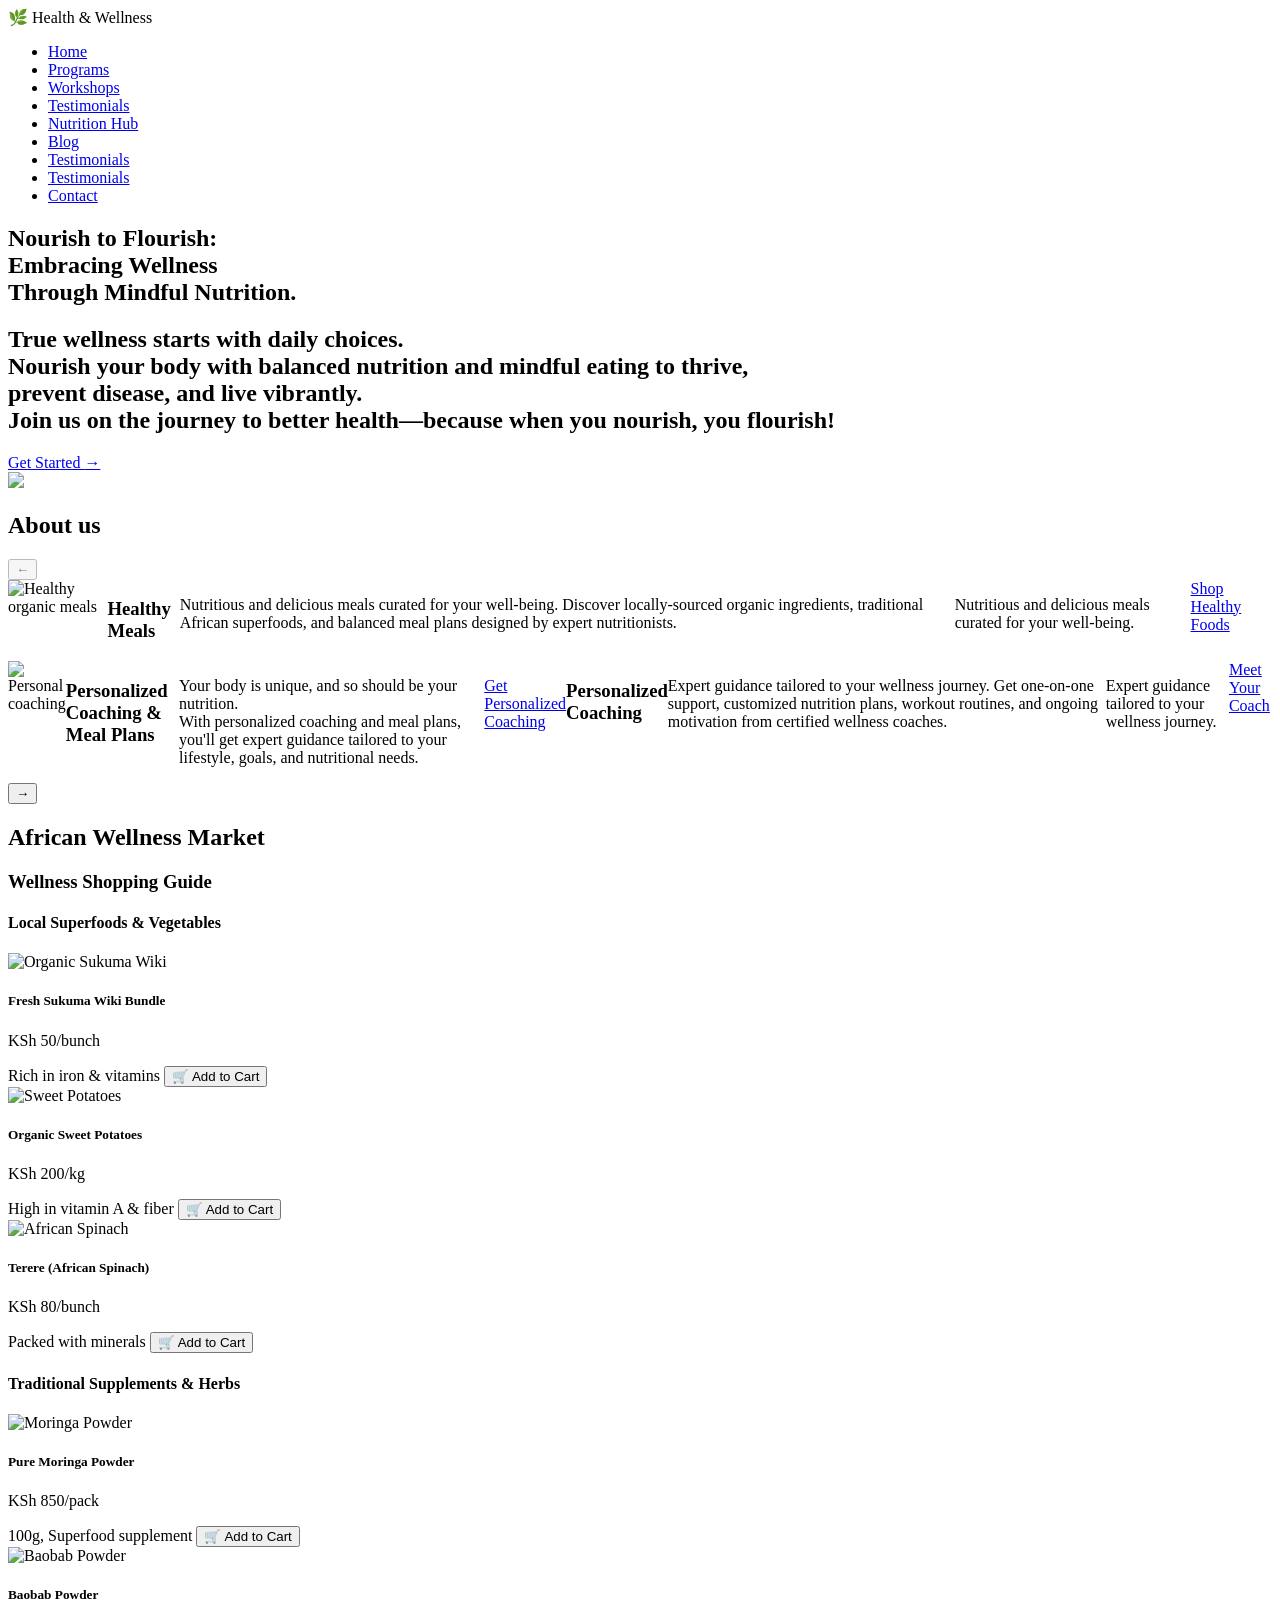
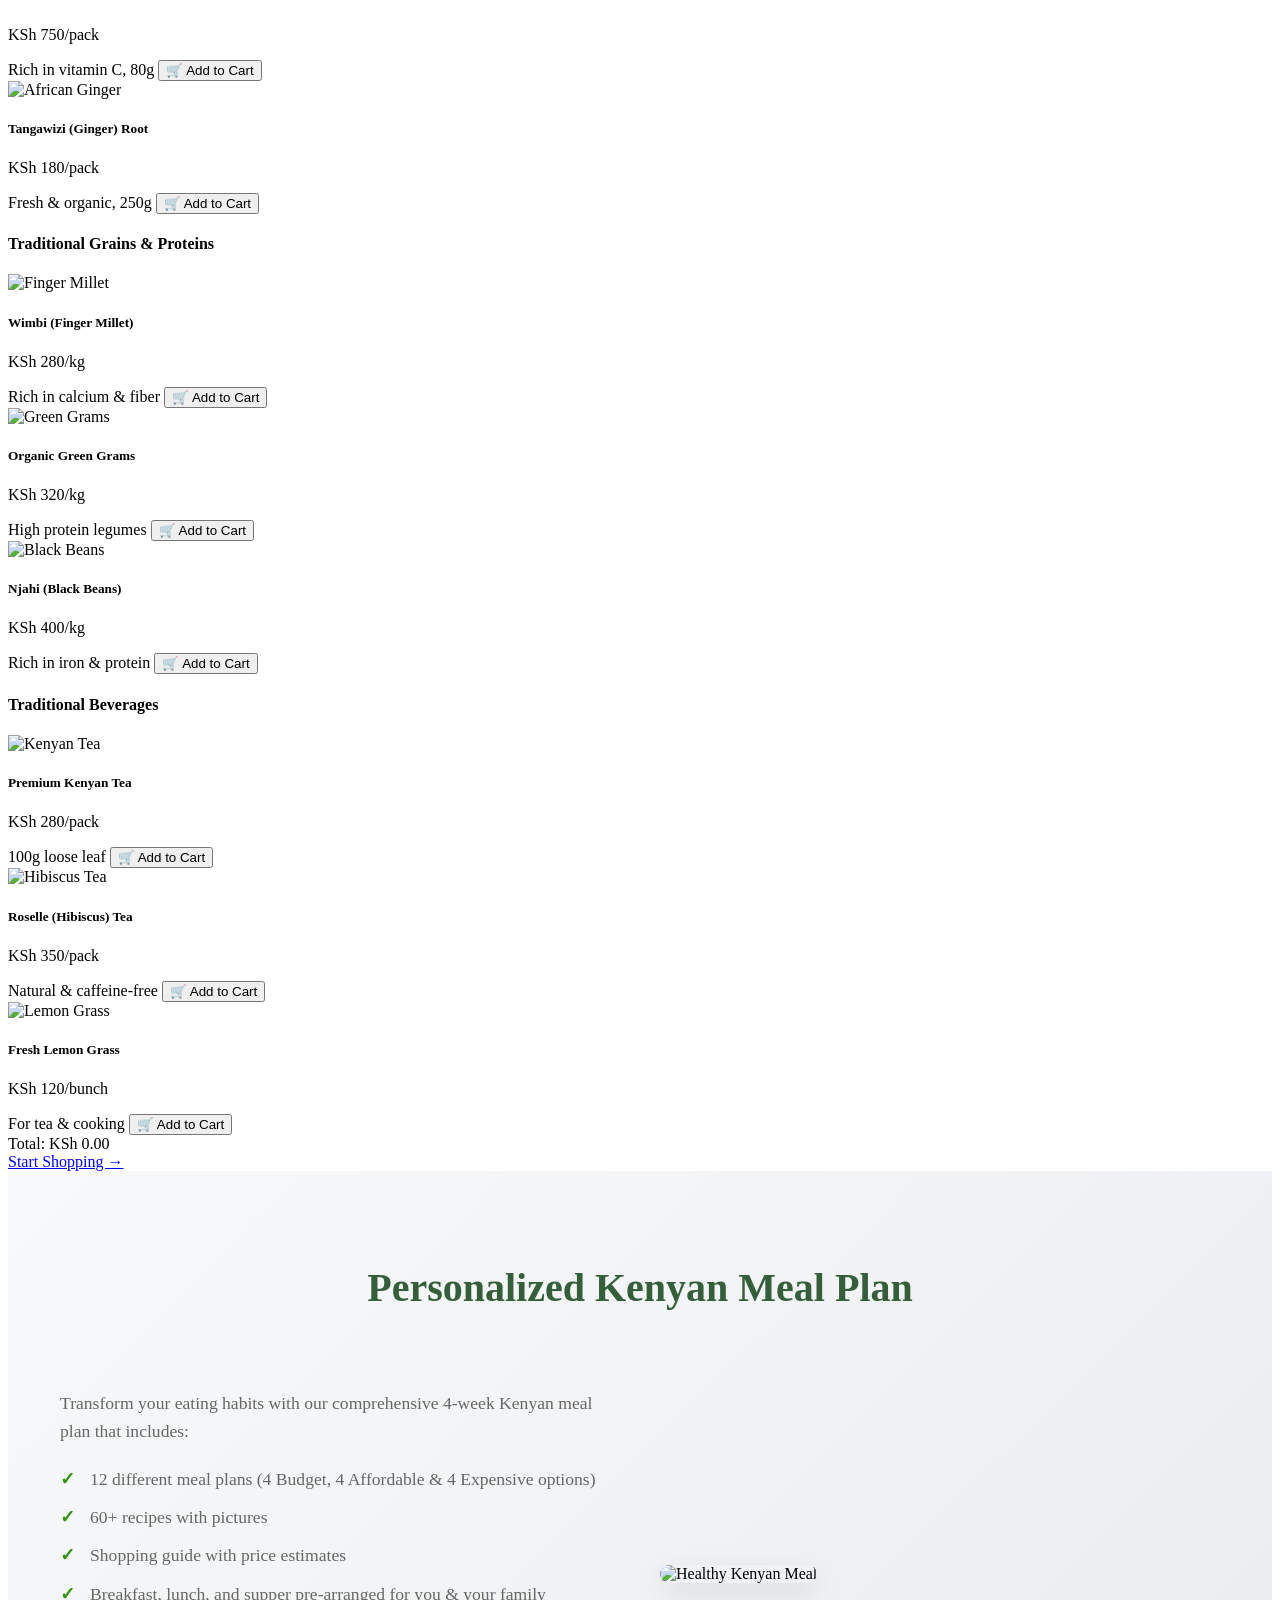
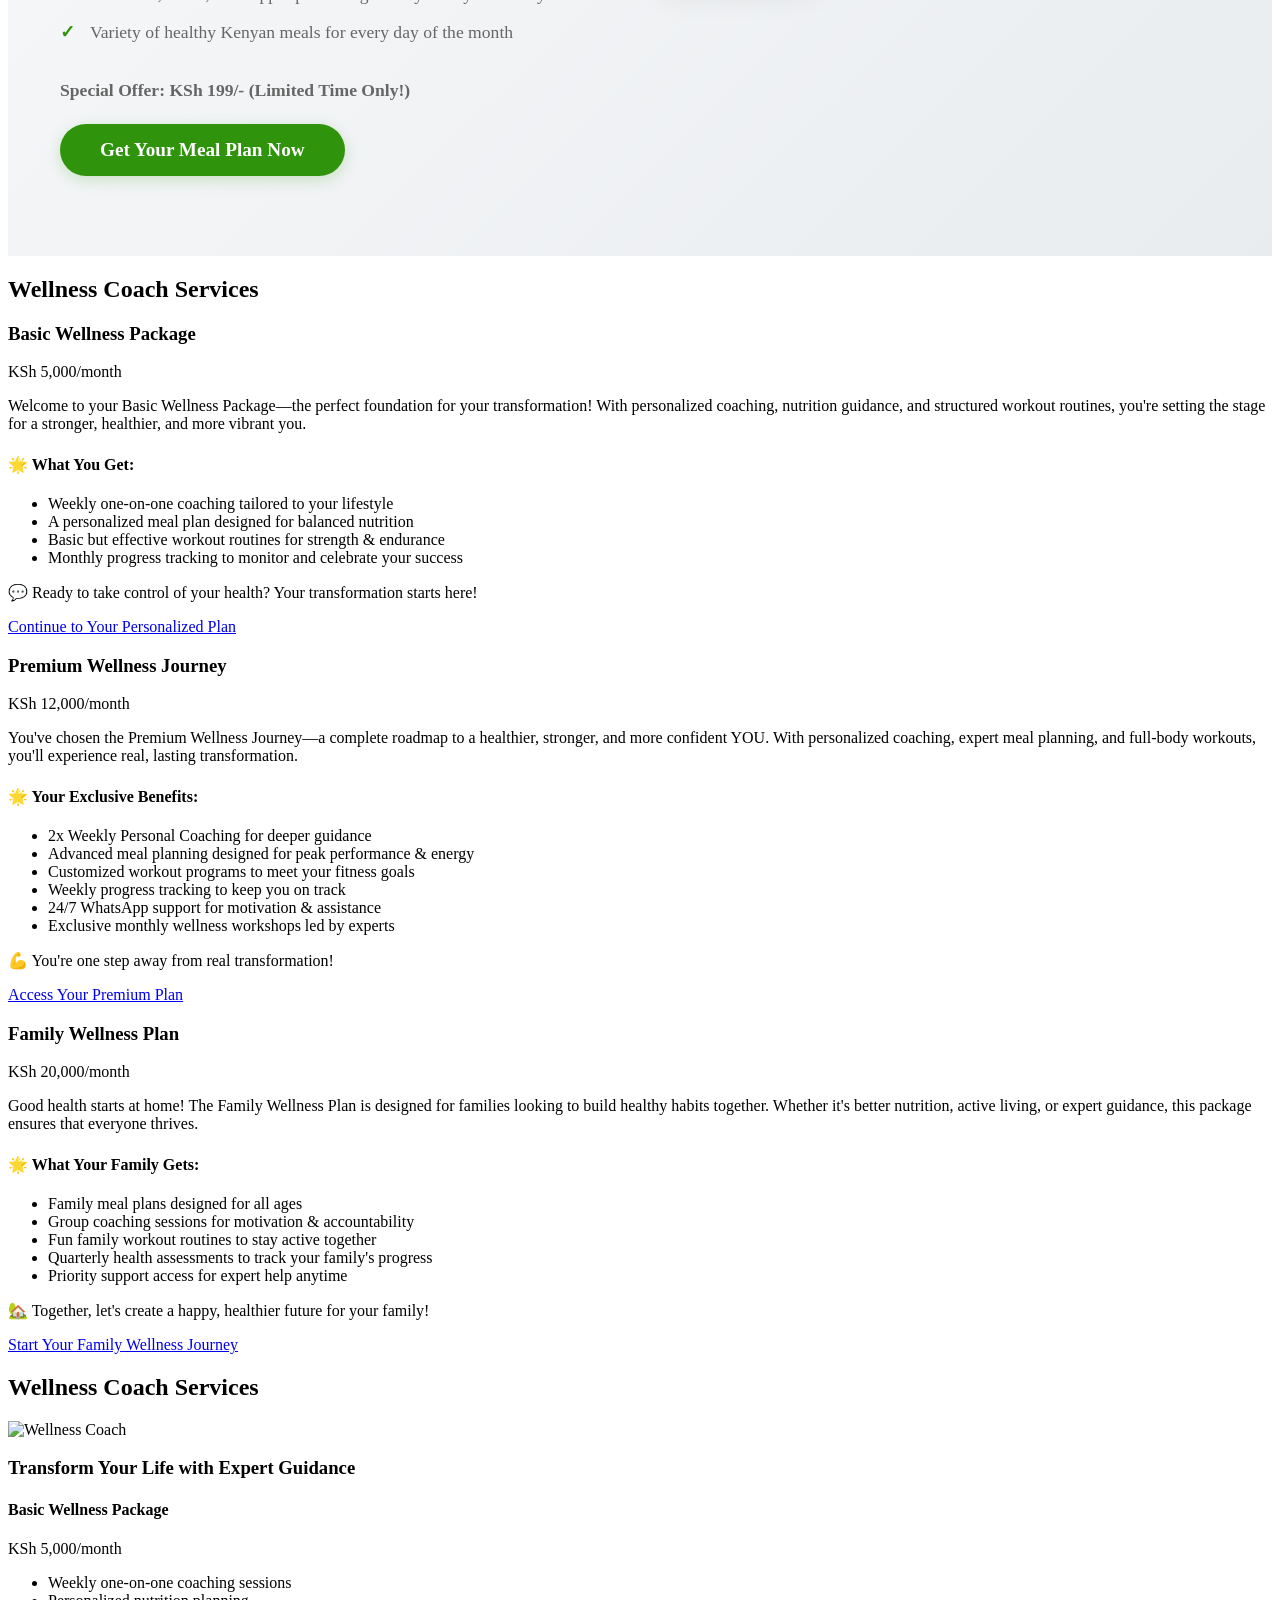
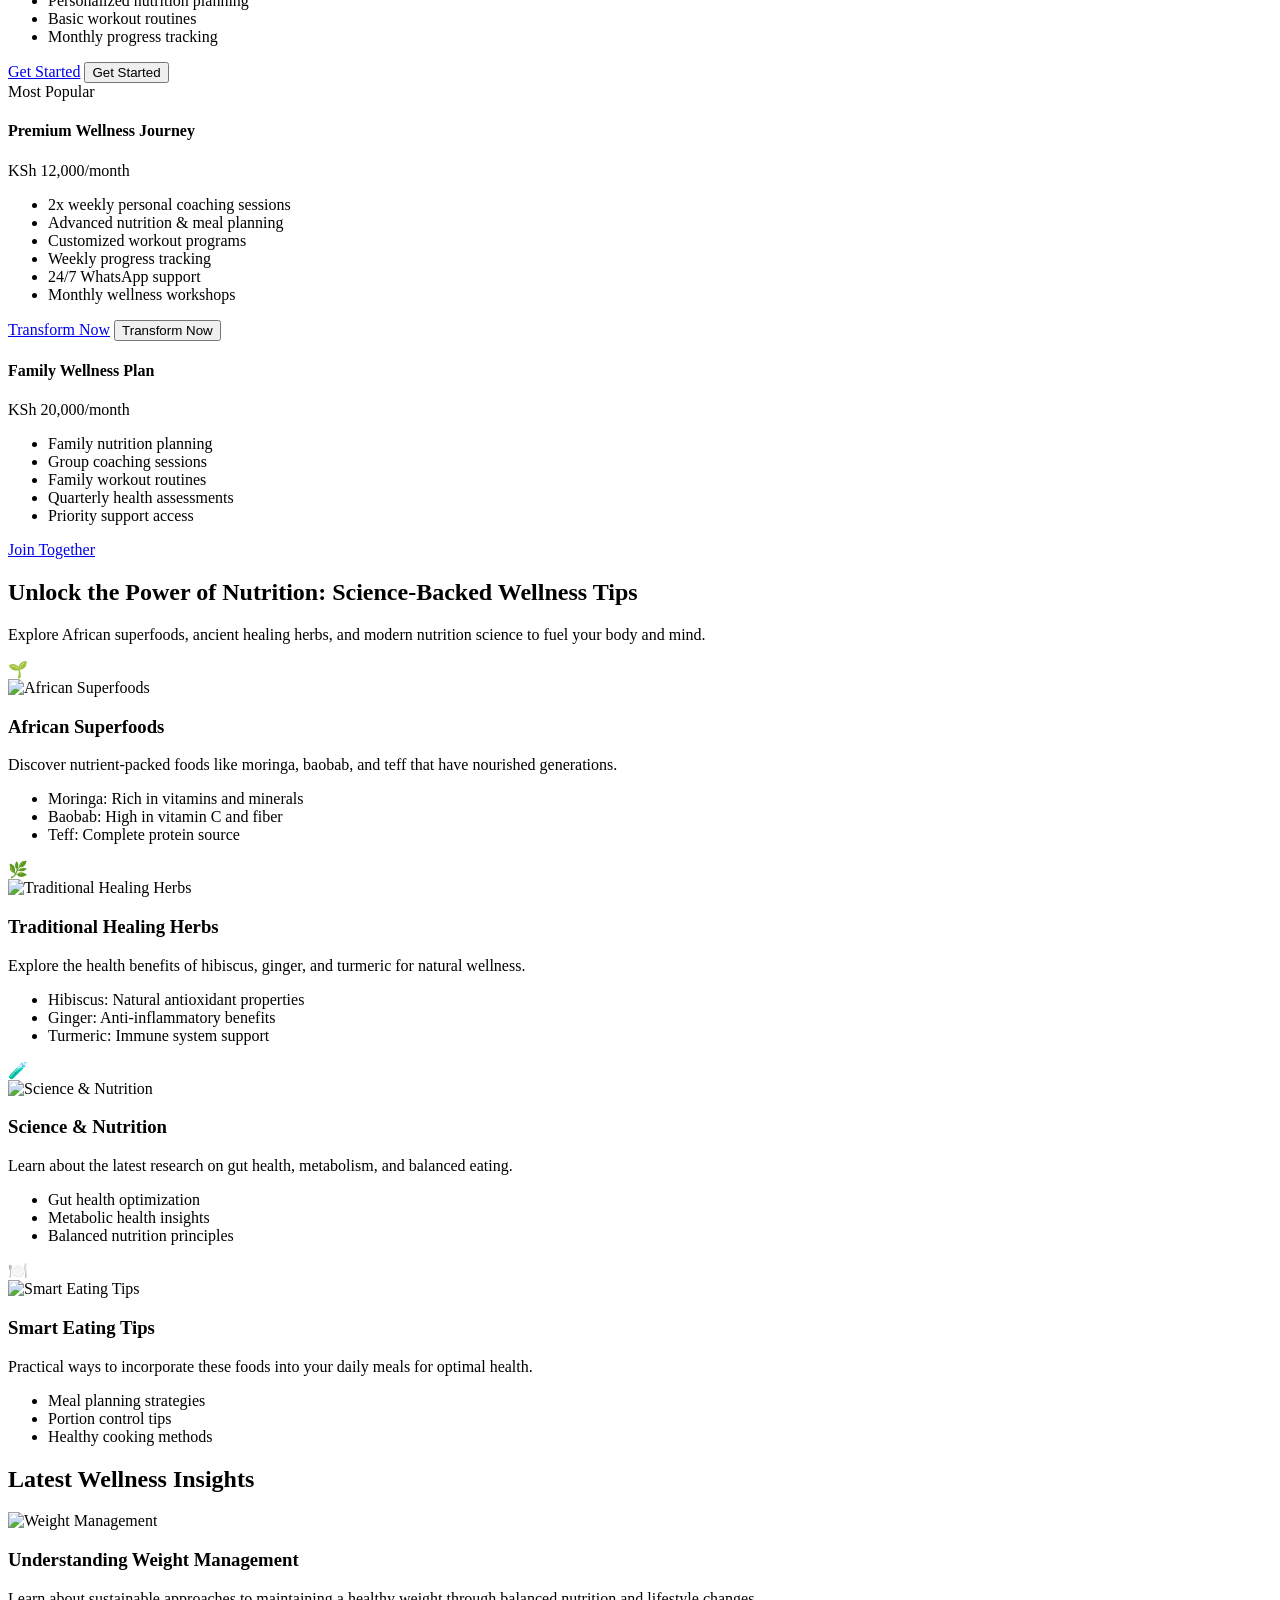
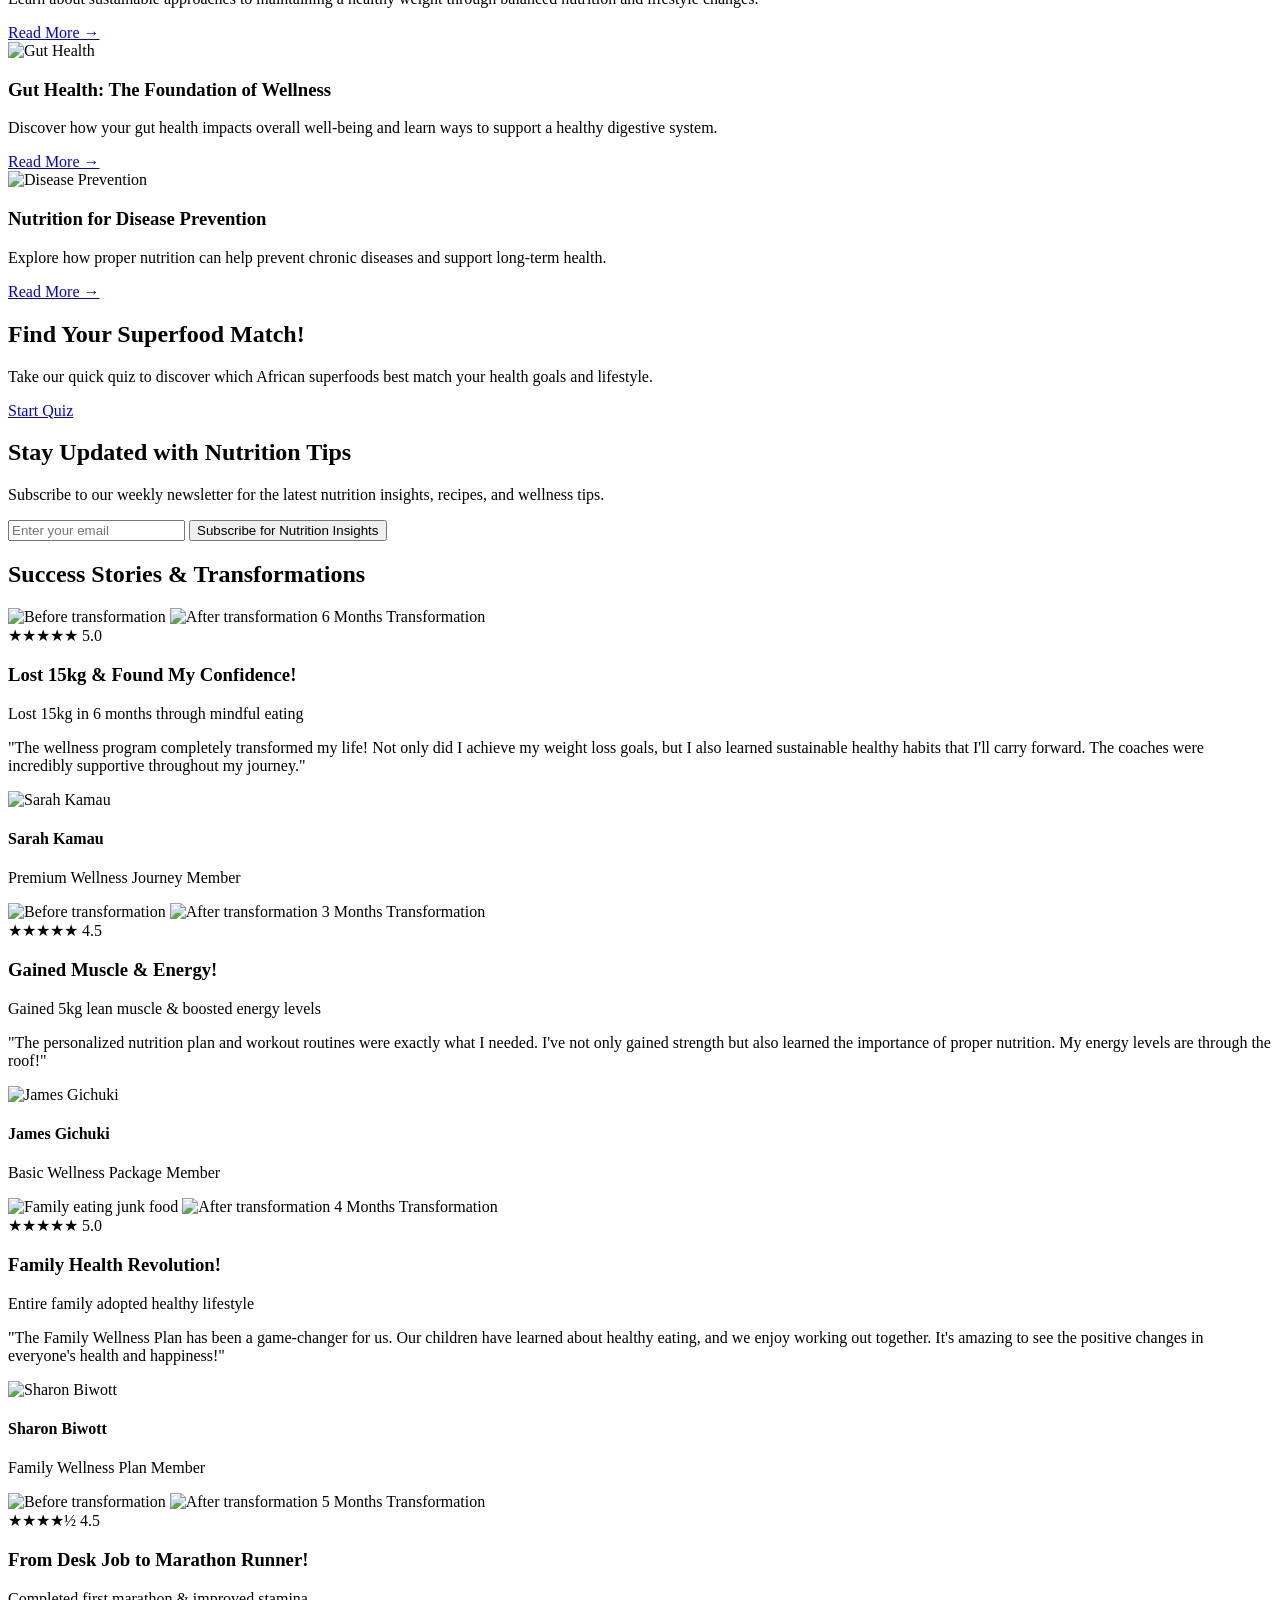
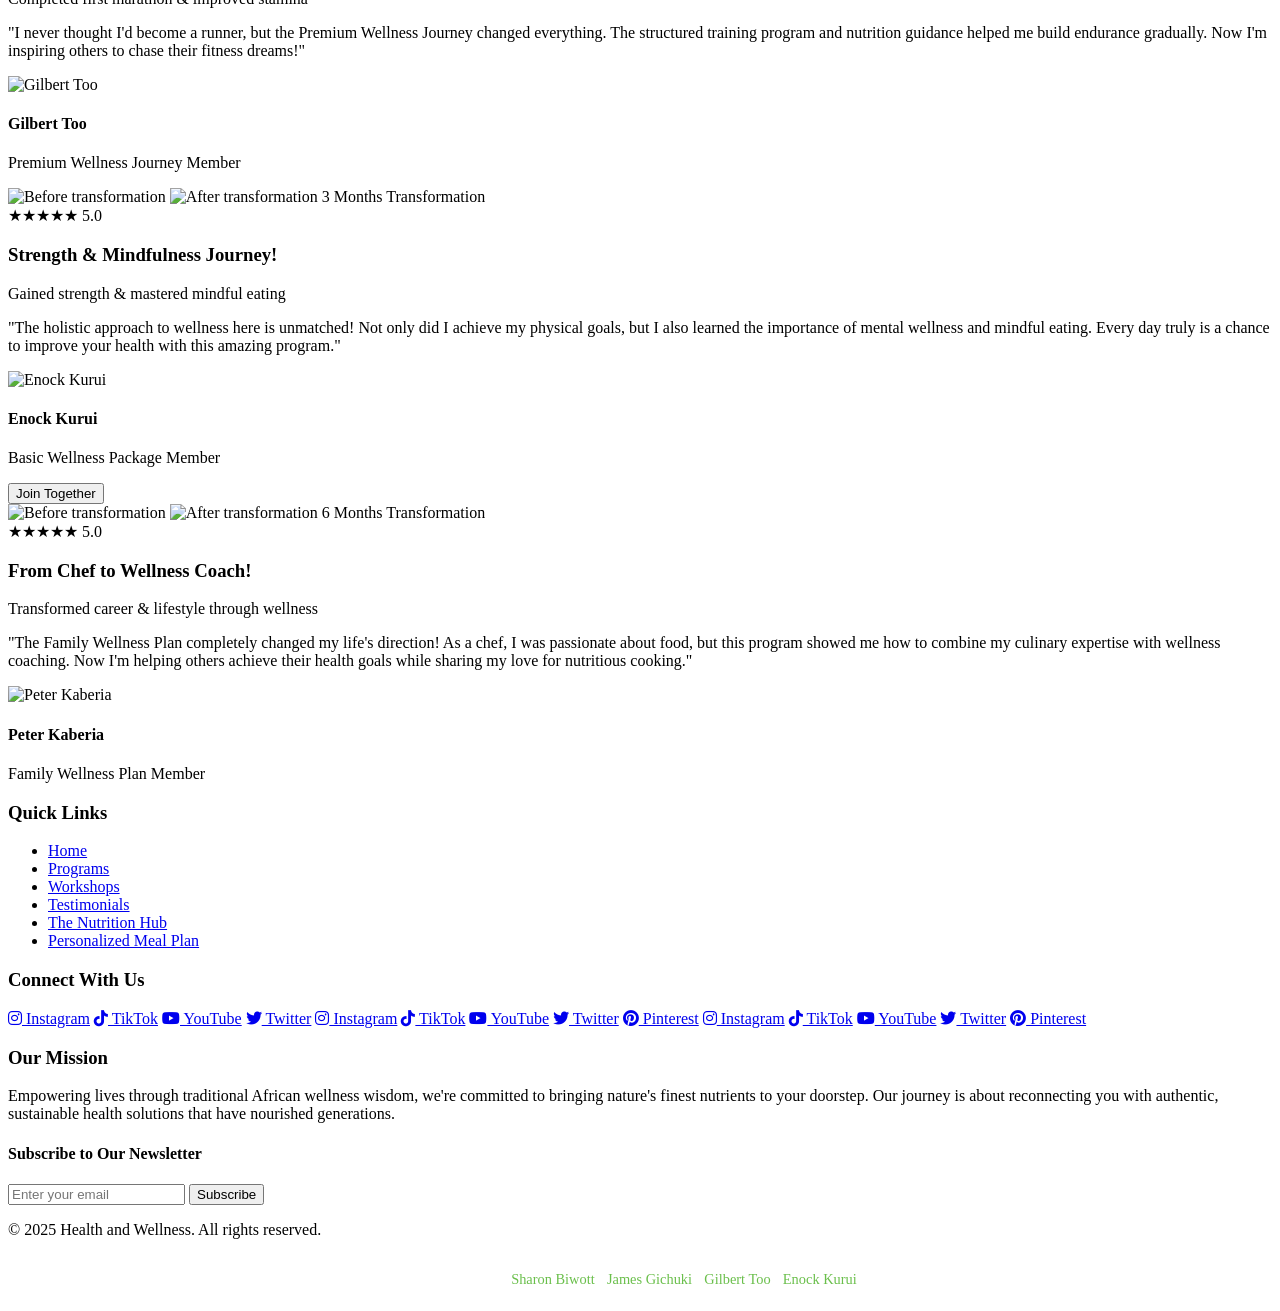
==== index.html @ 901d4679 "Revert "Updated Social links in the main home page and other file pages.Updated the quiz file and fi" ====
<!DOCTYPE html>
<html lang="en">

<head>
    <meta charset="UTF-8">
    <meta name="viewport" content="width=device-width, initial-scale=1.0">
    <link rel="stylesheet" href="style.css">
    <title>Health and Wellness</title>
</head>

<body>
    <!-- Class health-wellness to be used to style homepage/ hero section -->
    <div class="health-wellness">
        <header id="header">
            <nav id="nav-bar">
                <div class="logo">
                    <span class="logo-symbol">🌿</span>
                    <span class="logo-text">Health & Wellness</span>
                </div>
                <ul>
                    <li> <a href="#Home" class="nav-link">Home</a></li>
                    <li> <a href="#about" class="nav-link">Programs</a></li>
                    <li> <a href="#Workshops" class="nav-link">Workshops</a></li>
                    <li> <a href="#testimonials" class="nav-link">Testimonials</a></li>
                    <li> <a href="#nutritional-insights" class="nav-link">Nutrition Hub</a></li>
                  <li> <a href="#Blog" class="nav-link">Blog</a></li>
                    <li> <a href="#testimonials" class="nav-link">Testimonials</a></li>

                    <li> <a href="#Testimonials" class="nav-link">Testimonials</a></li>

                    <li> <a href="#footer" class="nav-link">Contact</a></li>
                </ul>
            </nav>
        </header>

        <!-- Hero Section -->
        <section class="first" id="Home">
            <div class="About">
                <h1 class="headline">Nourish to Flourish: <span class="Home"><br />Embracing Wellness <br />Through
                        Mindful Nutrition</span>.</h1>
                <h2 class="details">
                    True wellness starts with daily choices. <br />Nourish your body with balanced nutrition and mindful
                    eating to thrive, <br />prevent disease, and live vibrantly. <br />Join us on the journey to better
                    health—because when you nourish, you flourish!
                </h2>
                <div class="getStarted">
                    <a href="signUp.html">Get Started <span class="arrow">→</span></a>
                </div>
            </div>
            <div>
                <img class="home-img"
                    src="https://cdn.create.vista.com/api/media/small/451563148/stock-photo-smiling-woman-pouring-smoothie-fresh-fruits-kitchen-table">
        </section>
    </div>

    <!-- About Section -->
    <section id="about">
        <h2 id="abouth2">About us</h2>
        <button class="nav-button prev" onclick="slideOfferings('prev')">←</button>
        <div class="offerings-box">
            <div class="offering">
                <img src="https://images.unsplash.com/photo-1490818387583-1baba5e638af?w=500&auto=format" alt="Healthy organic meals" class="offering-img">
                <h3>Healthy Meals</h3>

                <p>Nutritious and delicious meals curated for your well-being. Discover locally-sourced organic ingredients, traditional African superfoods, and balanced meal plans designed by expert nutritionists.</p>

                <p>Nutritious and delicious meals curated for your well-being.</p>

                <a href="#Workshops" class="btn">Shop Healthy Foods</a>
            </div>
            <div class="offering">
                <img src="https://images.unsplash.com/photo-1571019614242-c5c5dee9f50b?w=500&auto=format" alt="Personal coaching" class="offering-img">

                <h3>Personalized Coaching & Meal Plans</h3>
                <p> Your body is unique, and so should be your nutrition. <br/> With personalized coaching and meal plans, you'll get expert guidance tailored to your lifestyle, goals, and nutritional needs.<p>
                <a href="#meal-plan-section" class="btn">Get Personalized Coaching</a>

                <h3>Personalized Coaching</h3>

                <p>Expert guidance tailored to your wellness journey. Get one-on-one support, customized nutrition plans, workout routines, and ongoing motivation from certified wellness coaches.</p>

                <p>Expert guidance tailored to your wellness journey.</p>

                <a href="#wellness-coach" class="btn">Meet Your Coach</a>

            </div>
            <div class="offering">
                <img src="https://images.unsplash.com/photo-1516062423079-7ca13cdc7f5a?w=500&auto=format" alt="Success story" class="offering-img">
                <h3>Success Stories</h3>
                <p>Real stories of transformation from our community. Be inspired by incredible journeys of weight loss, muscle gain, and improved health through our holistic wellness programs.</p>
                <a href="#testimonials" class="btn">Success Stories</a>
            </div>
            <div class="offering">
                <img src="https://images.unsplash.com/photo-1505576399279-565b52d4ac71?w=500&auto=format" alt="Nutritional insights" class="offering-img">
                <h3>Nutritional Insights</h3>
                <p>Latest research and tips to boost your nutrition. Learn about African superfoods, traditional herbs, modern nutrition science, and evidence-based wellness practices.</p>
                <a href="#nutritional-insights" class="btn">Nutritional Insights</a>
            </div>
            <div class="offering">
                <img src="https://images.unsplash.com/photo-1544367567-0f2fcb009e0b?w=500&auto=format" alt="Community gathering" class="offering-img">
                <h3>Engaging Community</h3>

                <p>Connect with others who share your passion for health. Join our vibrant community of wellness enthusiasts, share experiences, and participate in group challenges and workshops.</p>
                <a href="signUp.html" class="btn">Join Community</a>

                <p>Connect with others who share your passion for health.</p>
                <a href="#engaging-community" class="btn">Engaging Community</a>

            </div>
            <div class="offering">
                <img src="https://images.unsplash.com/photo-1515378960530-7c0da6231fb1?w=500&auto=format" alt="Subscribe" class="offering-img">
                <h3>Subscribe</h3>

                <p>Stay updated with exclusive wellness tips, recipes, and special offers. Get weekly newsletters packed with nutrition advice, workout tips, and success stories from our community.</p>

                <p>Sign up for future updates and exclusive tips.</p>

                <a href="signUp.html" class="btn">Subscribe Now</a>
            </div>
        </div>
        <button class="nav-button next" onclick="slideOfferings('next')">→</button>
    </section>

    <!-- Workshops Section -->
    <section id="Workshops" class="workshops-section">
        <h2 class="workshop-title">African Wellness Market</h2>
        <div class="workshop-content">
            <div class="healthy-cart-section">
                <h3>Wellness Shopping Guide</h3>
                <div class="cart-items">
                    <div class="cart-category product-card">
                        <h4>Local Superfoods & Vegetables</h4>
                        <div class="product-item">
                            <img src="https://macefoods.com/wp-content/uploads/2023/05/new-SUKUMA-WIKI.png" alt="Organic Sukuma Wiki" class="product-img">
                            <div class="product-details">
                                <h5>Fresh Sukuma Wiki Bundle</h5>
                                <p class="price">KSh 50/bunch</p>
                                <span class="nutrition-info">Rich in iron & vitamins</span>
                                <button class="add-cart-btn">🛒 Add to Cart</button>
                            </div>
                        </div>
                        <div class="product-item">
                            <img src="https://5.imimg.com/data5/SELLER/Default/2023/7/323208409/FU/VQ/KZ/192228407/organic-sweet-potato.jpeg" alt="Sweet Potatoes" class="product-img">
                            <div class="product-details">
                                <h5>Organic Sweet Potatoes</h5>
                                <p class="price">KSh 200/kg</p>
                                <span class="nutrition-info">High in vitamin A & fiber</span>
                                <button class="add-cart-btn">🛒 Add to Cart</button>
                            </div>
                        </div>
                        <div class="product-item">
                            <img src="https://thefreshmarket.co.ke/wp-content/uploads/2020/05/Terere-amaranth.png" alt="African Spinach" class="product-img">
                            <div class="product-details">
                                <h5>Terere (African Spinach)</h5>
                                <p class="price">KSh 80/bunch</p>
                                <span class="nutrition-info">Packed with minerals</span>
                                <button class="add-cart-btn">🛒 Add to Cart</button>
                            </div>
                        </div>
                    </div>
                    <div class="cart-category product-card">
                        <h4>Traditional Supplements & Herbs</h4>
                        <div class="product-item">
                            <img src="https://hips.hearstapps.com/hmg-prod/images/nutritional-supplement-moringa-powder-on-rustic-royalty-free-image-1659133952.jpg" alt="Moringa Powder" class="product-img">
                            <div class="product-details">
                                <h5>Pure Moringa Powder</h5>
                                <p class="price">KSh 850/pack</p>
                                <span class="nutrition-info">100g, Superfood supplement</span>
                                <button class="add-cart-btn">🛒 Add to Cart</button>
                            </div>
                        </div>
                        <div class="product-item">
                            <img src="https://encrypted-tbn0.gstatic.com/images?q=tbn:ANd9GcQNuV_SRLSgeDvh9ga2HtmGt4mp8iCcbX_-mqWziQD1kdbO0hh4_Om9_82XGIt0nkKsXa4&usqp=CAU" alt="Baobab Powder" class="product-img">
                            <div class="product-details">
                                <h5>Baobab Powder</h5>
                                <p class="price">KSh 750/pack</p>
                                <span class="nutrition-info">Rich in vitamin C, 80g</span>
                                <button class="add-cart-btn">🛒 Add to Cart</button>
                            </div>
                        </div>
                        <div class="product-item">
                            <img src="https://blogger.googleusercontent.com/img/b/R29vZ2xl/AVvXsEgY8HO7RhmtL7h77RKKhzLl2ORPBT16qfmsnltg1vO2staMbynaDbl3D-obwdyjAHV4g00h7iT7EyFZiPyw6u2q4c40tR3kGp4wBOoxi-wcaBRKYyAkrHXyoeXqZ-njfSCBZQaQdSxN1aUXTIuQW335AKVq07lTU2fI0&s" alt="African Ginger" class="product-img">
                            <div class="product-details">
                                <h5>Tangawizi (Ginger) Root</h5>
                                <p class="price">KSh 180/pack</p>
                                <span class="nutrition-info">Fresh & organic, 250g</span>
                                <button class="add-cart-btn">🛒 Add to Cart</button>
                            </div>
                        </div>
                    </div>
                    <div class="cart-category product-card">
                        <h4>Traditional Grains & Proteins</h4>
                        <div class="product-item">
                            <img src="https://images.unsplash.com/photo-1586201375761-83865001e31c?w=500&auto=format" alt="Finger Millet" class="product-img">
                            <div class="product-details">
                                <h5>Wimbi (Finger Millet)</h5>
                                <p class="price">KSh 280/kg</p>
                                <span class="nutrition-info">Rich in calcium & fiber</span>
                                <button class="add-cart-btn">🛒 Add to Cart</button>
                            </div>
                        </div>
                        <div class="product-item">
                            <img src="https://tiimg.tistatic.com/fp/1/008/463/natural-organic-green-gram-pulses-666.jpg" alt="Green Grams" class="product-img">
                            <div class="product-details">
                                <h5>Organic Green Grams</h5>
                                <p class="price">KSh 320/kg</p>
                                <span class="nutrition-info">High protein legumes</span>
                                <button class="add-cart-btn">🛒 Add to Cart</button>
                            </div>
                        </div>
                        <div class="product-item">
                            <img src="https://encrypted-tbn0.gstatic.com/images?q=tbn:ANd9GcRYi0XlDeAPxnhkUueRpZDxtwEX_tMT4-iIZA&s" alt="Black Beans" class="product-img">
                            <div class="product-details">
                                <h5>Njahi (Black Beans)</h5>
                                <p class="price">KSh 400/kg</p>
                                <span class="nutrition-info">Rich in iron & protein</span>
                                <button class="add-cart-btn">🛒 Add to Cart</button>
                            </div>
                        </div>
                    </div>
                    <div class="cart-category product-card">
                        <h4>Traditional Beverages</h4>
                        <div class="product-item">
                            <img src="https://t4.ftcdn.net/jpg/09/87/23/13/360_F_987231380_jdL873SMp64EiQPT96c2pme1mtxsU0Bq.jpg" alt="Kenyan Tea" class="product-img">
                            <div class="product-details">
                                <h5>Premium Kenyan Tea</h5>
                                <p class="price">KSh 280/pack</p>
                                <span class="nutrition-info">100g loose leaf</span>
                                <button class="add-cart-btn">🛒 Add to Cart</button>
                            </div>
                        </div>
                        <div class="product-item">
                            <img src="https://eu-images.contentstack.com/v3/assets/blt7b94604c32d7613d/bltfe1dc10e6e787a47/67040188f8caa75f81413eb9/Hibiscus-tea.png?width=1280&auto=webp&quality=95&format=jpg&disable=upscale" alt="Hibiscus Tea" class="product-img">
                            <div class="product-details">
                                <h5>Roselle (Hibiscus) Tea</h5>
                                <p class="price">KSh 350/pack</p>
                                <span class="nutrition-info">Natural & caffeine-free</span>
                                <button class="add-cart-btn">🛒 Add to Cart</button>
                            </div>
                        </div>
                        <div class="product-item">
                            <img src="https://atfgreens.com/cdn/shop/products/lemongrass_300x300.jpg?v=1607673589" alt="Lemon Grass" class="product-img">
                            <div class="product-details">
                                <h5>Fresh Lemon Grass</h5>
                                <p class="price">KSh 120/bunch</p>
                                <span class="nutrition-info">For tea & cooking</span>
                                <button class="add-cart-btn">🛒 Add to Cart</button>
                            </div>
                        </div>
                    </div>
                </div>
                <div class="cart-summary">
                    <div class="cart-total">
                        <span>Total:</span>
                        <span class="total-amount">KSh 0.00</span>
                    </div>
                    <a href="signUp.html" class="workshop-cta">Start Shopping →</a>
                </div>
            </div>
        </div>
    </section>


    <!-- Personalized Meal Plan Section -->
    <section id="meal-plan-section" class="meal-plan-section"> 
        <div class="meal-plan-container">
            <h2>Personalized Kenyan Meal Plan</h2>
            <div class="meal-plan-content">
                <div class="meal-plan-text">
                    <p>Transform your eating habits with our comprehensive 4-week Kenyan meal plan that includes:</p>
                    <ul>
                        <li>12 different meal plans (4 Budget, 4 Affordable & 4 Expensive options)</li>
                        <li>60+ recipes with pictures</li>
                        <li>Shopping guide with price estimates</li>
                        <li>Breakfast, lunch, and supper pre-arranged for you & your family</li>
                        <li>Variety of healthy Kenyan meals for every day of the month</li>
                    </ul>
                    <p class="price-tag">Special Offer: KSh 199/- (Limited Time Only!)</p>
                    <a href="https://gobeyondcalories.com/kenyan-meal-plan-google/?gad_source=2&gclid=Cj0KCQjw1um-BhDtARIsABjU5x660SfZP9iy7KJ57xMPK-KL4NeaYVpaAViW85JrmboO3vz3ryv094oaAkddEALw_wcB" target="_blank" class="meal-plan-btn">Get Your Meal Plan Now</a>
                </div>
                <div class="meal-plan-image">
                    <img src="https://images.unsplash.com/photo-1546069901-ba9599a7e63c?w=800&auto=format" alt="Healthy Kenyan Meal">
                </div>
            </div>
        </div>
    </section>

    <!-- Wellness Program Articles Section -->
    <section id="wellness-articles" class="articles-section">
        <h2 class="section-title">Wellness Coach Services</h2>
        <div class="articles-container">
            <!-- Basic Package Article -->
            <article class="wellness-article basic">
                <div class="article-header">
                    <h3>Basic Wellness Package </h3>
                    <div class="package-price">KSh 5,000/month</div>
                </div>
                <div class="article-content">
                    <p class="welcome-message">Welcome to your Basic Wellness Package—the perfect foundation for your transformation! With personalized coaching, nutrition guidance, and structured workout routines, you're setting the stage for a stronger, healthier, and more vibrant you.</p>
                    
                    <div class="benefits-section">
                        <h4>🌟 What You Get:</h4>
                        <ul class="benefits-list">
                            <li>Weekly one-on-one coaching tailored to your lifestyle</li>
                            <li>A personalized meal plan designed for balanced nutrition</li>
                            <li>Basic but effective workout routines for strength & endurance</li>
                            <li>Monthly progress tracking to monitor and celebrate your success</li>
                        </ul>
                    </div>

                    <div class="cta-section">
                        <p class="cta-message">💬 Ready to take control of your health? Your transformation starts here!</p>
                        <a href="signUp.html?package=basic" class="article-cta">Continue to Your Personalized Plan</a>
                    </div>
                </div>
            </article>

            <!-- Premium Package Article -->
            <article class="wellness-article premium">
                <div class="article-header">
                    <h3>Premium Wellness Journey</h3>
                    <div class="package-price">KSh 12,000/month</div>
                </div>
                <div class="article-content">
                    <p class="welcome-message">You've chosen the Premium Wellness Journey—a complete roadmap to a healthier, stronger, and more confident YOU. With personalized coaching, expert meal planning, and full-body workouts, you'll experience real, lasting transformation.</p>
                    
                    <div class="benefits-section">
                        <h4>🌟 Your Exclusive Benefits:</h4>
                        <ul class="benefits-list">
                            <li>2x Weekly Personal Coaching for deeper guidance</li>
                            <li>Advanced meal planning designed for peak performance & energy</li>
                            <li>Customized workout programs to meet your fitness goals</li>
                            <li>Weekly progress tracking to keep you on track</li>
                            <li>24/7 WhatsApp support for motivation & assistance</li>
                            <li>Exclusive monthly wellness workshops led by experts</li>
                        </ul>
                    </div>

                    <div class="cta-section">
                        <p class="cta-message">💪 You're one step away from real transformation!</p>
                        <a href="signUp.html?package=premium" class="article-cta">Access Your Premium Plan</a>
                    </div>
                </div>
            </article>

            <!-- Family Package Article -->
            <article class="wellness-article family">
                <div class="article-header">
                    <h3>Family Wellness Plan</h3>
                    <div class="package-price">KSh 20,000/month</div>
                </div>
                <div class="article-content">
                    <p class="welcome-message">Good health starts at home! The Family Wellness Plan is designed for families looking to build healthy habits together. Whether it's better nutrition, active living, or expert guidance, this package ensures that everyone thrives.</p>
                    
                    <div class="benefits-section">
                        <h4>🌟 What Your Family Gets:</h4>
                        <ul class="benefits-list">
                            <li>Family meal plans designed for all ages</li>
                            <li>Group coaching sessions for motivation & accountability</li>
                            <li>Fun family workout routines to stay active together</li>
                            <li>Quarterly health assessments to track your family's progress</li>
                            <li>Priority support access for expert help anytime</li>
                        </ul>
                    </div>

                    <div class="cta-section">
                        <p class="cta-message">🏡 Together, let's create a happy, healthier future for your family!</p>
                        <a href="signUp.html?package=family" class="article-cta">Start Your Family Wellness Journey</a>

    <!-- Wellness Coach Section -->
    <section id="wellness-coach" class="workshops-section">
        <h2 class="workshop-title">Wellness Coach Services</h2>
        <div class="workshop-content">
            <div class="coach-section">


                <div class="coach-image">
                    <img src="https://images.unsplash.com/photo-1571019614242-c5c5dee9f50b?w=800&auto=format" alt="Wellness Coach" class="main-coach-img">
                </div>

                <div class="coach-details">
                    <h3>Transform Your Life with Expert Guidance</h3>
                    <div class="coach-packages">
                        <div class="package">
                            <h4>Basic Wellness Package</h4>
                            <p class="price">KSh 5,000/month</p>
                            <ul class="benefits">
                                <li>Weekly one-on-one coaching sessions</li>
                                <li>Personalized nutrition planning</li>
                                <li>Basic workout routines</li>
                                <li>Monthly progress tracking</li>
                            </ul>

                            <a href="signUp.html" class="coach-cta">Get Started</a>

                            <button class="coach-cta">Get Started</button>

                        </div>
                        <div class="package featured">
                            <div class="featured-tag">Most Popular</div>
                            <h4>Premium Wellness Journey</h4>
                            <p class="price">KSh 12,000/month</p>
                            <ul class="benefits">
                                <li>2x weekly personal coaching sessions</li>
                                <li>Advanced nutrition & meal planning</li>
                                <li>Customized workout programs</li>
                                <li>Weekly progress tracking</li>
                                <li>24/7 WhatsApp support</li>
                                <li>Monthly wellness workshops</li>
                            </ul>

                            <a href="signUp.html" class="coach-cta">Transform Now</a>

                            <button class="coach-cta">Transform Now</button>

                        </div>
                        <div class="package">
                            <h4>Family Wellness Plan</h4>
                            <p class="price">KSh 20,000/month</p>
                            <ul class="benefits">
                                <li>Family nutrition planning</li>
                                <li>Group coaching sessions</li>
                                <li>Family workout routines</li>
                                <li>Quarterly health assessments</li>
                                <li>Priority support access</li>
                            </ul>

                            <a href="signUp.html" class="coach-cta">Join Together</a>
                        </div>

                    </div>
                </div>
            </article>
        </div>
    </section>

    <!-- Nutritional Insights Section -->
    <section id="nutritional-insights" class="nutritional-insights">
        <!-- Hero Banner -->
        <div class="nutrition-hero">
            <div class="hero-content">
                <h2>Unlock the Power of Nutrition: Science-Backed Wellness Tips</h2>
                <p>Explore African superfoods, ancient healing herbs, and modern nutrition science to fuel your body and mind.</p>
            </div>
        </div>

        <!-- Featured Topics Grid -->
        <div class="topics-grid">
            <div class="topic-card">
                <div class="topic-icon">🌱</div>
                <img src="https://encrypted-tbn0.gstatic.com/images?q=tbn:ANd9GcTccryNmi0jkbQoE4UhzC-RRIkgP-vAZG0-Bg&s" alt="African Superfoods" class="topic-img">
                <h3>African Superfoods</h3>
                <p>Discover nutrient-packed foods like moringa, baobab, and teff that have nourished generations.</p>
                <ul class="topic-list">
                    <li>Moringa: Rich in vitamins and minerals</li>
                    <li>Baobab: High in vitamin C and fiber</li>
                    <li>Teff: Complete protein source</li>
                </ul>
            </div>

            <div class="topic-card">
                <div class="topic-icon">🌿</div>
                <img src="https://encrypted-tbn0.gstatic.com/images?q=tbn:ANd9GcRFWdHFitwnDL1fTI-4W3K-B1MUUrDpjB5-7Q&s" alt="Traditional Healing Herbs" class="topic-img">
                <h3>Traditional Healing Herbs</h3>
                <p>Explore the health benefits of hibiscus, ginger, and turmeric for natural wellness.</p>
                <ul class="topic-list">
                    <li>Hibiscus: Natural antioxidant properties</li>
                    <li>Ginger: Anti-inflammatory benefits</li>
                    <li>Turmeric: Immune system support</li>
                </ul>
            </div>

            <div class="topic-card">
                <div class="topic-icon">🧪</div>
                <img src="https://encrypted-tbn0.gstatic.com/images?q=tbn:ANd9GcThye13jJwx2LTngzUIiHh5_TsvTV-yQF8uhA&s" alt="Science & Nutrition" class="topic-img">
                <h3>Science & Nutrition</h3>
                <p>Learn about the latest research on gut health, metabolism, and balanced eating.</p>
                <ul class="topic-list">
                    <li>Gut health optimization</li>
                    <li>Metabolic health insights</li>
                    <li>Balanced nutrition principles</li>
                </ul>
            </div>

            <div class="topic-card">
                <div class="topic-icon">🍽️</div>
                <img src="https://encrypted-tbn0.gstatic.com/images?q=tbn:ANd9GcSbmaymnS0xeUDv-6DHNABkOifZY-aJQcCkiw&s" alt="Smart Eating Tips" class="topic-img">
                <h3>Smart Eating Tips</h3>
                <p>Practical ways to incorporate these foods into your daily meals for optimal health.</p>
                <ul class="topic-list">
                    <li>Meal planning strategies</li>
                    <li>Portion control tips</li>
                    <li>Healthy cooking methods</li>
                </ul>
            </div>
        </div>

        <!-- Expert Advice & Wellness Blog -->
        <div class="wellness-blog">
            <h2>Latest Wellness Insights</h2>
            <div class="blog-grid">
                <article class="blog-card">
                    <img src="https://encrypted-tbn0.gstatic.com/images?q=tbn:ANd9GcQyp9Z9T5zaTlzBDAmGCDCOoZN2Z3-feULX1Q&s" alt="Weight Management" class="blog-img">
                    <div class="blog-content">
                        <h3>Understanding Weight Management</h3>
                        <p>Learn about sustainable approaches to maintaining a healthy weight through balanced nutrition and lifestyle changes.</p>
                        <a href="https://www.linkedin.com/pulse/understanding-weight-loss-supplements-vzooc/" target="_blank" class="read-more">Read More →</a>
                    </div>
                </article>

                <article class="blog-card">
                    <img src="https://media.licdn.com/dms/image/v2/D4D12AQFCrnPu3IDa9w/article-cover_image-shrink_720_1280/article-cover_image-shrink_720_1280/0/1733745192398?e=2147483647&v=beta&t=-Mh0ZV2BDKKg7W9ENQvaD5cdXgNB490Vs3Bj6sFIO7Y" alt="Gut Health" class="blog-img">
                    <div class="blog-content">
                        <h3>Gut Health: The Foundation of Wellness</h3>
                        <p>Discover how your gut health impacts overall well-being and learn ways to support a healthy digestive system.</p>
                        <a href="https://www.linkedin.com/pulse/gut-health-foundation-well-being-win-health-gpydf/" target="_blank" class="read-more">Read More →</a>
                    </div>
                </article>

                <article class="blog-card">
                    <img src="https://media.istockphoto.com/id/1311936090/photo/healthy-lifestyle-on-ketogenic-diet-eating-clean-keto-food-good-health-dietary-in-heart-dish.jpg?s=612x612&w=0&k=20&c=9PK9EQjWuJ9mhQ1rDpw1H6gx3l-8tPO-TwM_eISKvpY=" alt="Disease Prevention" class="blog-img">
                    <div class="blog-content">
                        <h3>Nutrition for Disease Prevention</h3>
                        <p>Explore how proper nutrition can help prevent chronic diseases and support long-term health.</p>
                        <a href="https://www.partnermd.com/blog/why-does-good-nutrition-matter-in-disease-prevention" target="_blank" class="read-more">Read More →</a>
                    </div>
                </article>
            </div>
        </div>

        <!-- Interactive Quiz Section -->
        <div class="quiz-section">
            <h2>Find Your Superfood Match!</h2>
            <p>Take our quick quiz to discover which African superfoods best match your health goals and lifestyle.</p>
            <a href="quiz.html" class="start-quiz-btn">Start Quiz</a>
        </div>

        <!-- Newsletter Subscription -->
        <div class="nutrition-newsletter">
            <div class="newsletter-content">
                <h2>Stay Updated with Nutrition Tips</h2>
                <p>Subscribe to our weekly newsletter for the latest nutrition insights, recipes, and wellness tips.</p>
                <form class="newsletter-form" id="newsletterForm">
                    <input type="email" placeholder="Enter your email" required>
                    <button type="submit" class="subscribe-btn">Subscribe for Nutrition Insights</button>
                </form>
            </div>
        </div>
    </section>

    <section id="testimonials" class="testimonials">
        <h2>Success Stories & Transformations</h2>
        <div class="testimonial-list">
            <div class="testimonial-card">
                <div class="testimonial-images">
                    <div class="before-after">
                        <img src="https://encrypted-tbn0.gstatic.com/images?q=tbn:ANd9GcQsXrsME6GAqIo3k6PmQ4XncmjwM4HCzPrl96ON-1mbapUSzfXN7k7rzWqvECDjjQ4jKWU&usqp=CAU" alt="Before transformation" class="before-img">
                        <img src="https://encrypted-tbn0.gstatic.com/images?q=tbn:ANd9GcT8Ee6Rfjfe97KfxeeOFaNbp7GI-Al1xWjBpQ&s" alt="After transformation" class="after-img">
                        <span class="transformation-label">6 Months Transformation</span>
                    </div>
                </div>
                <div class="testimonial-content">
                    <div class="star-rating">★★★★★  <span class="rating-number">5.0</span></div>
                    <h3>Lost 15kg & Found My Confidence!</h3>
                    <p class="achievement">Lost 15kg in 6 months through mindful eating</p>
                    <p class="testimonial-text">"The wellness program completely transformed my life! Not only did I achieve my weight loss goals, but I also learned sustainable healthy habits that I'll carry forward. The coaches were incredibly supportive throughout my journey."</p>
                    <div class="client-info">
                        <img src="https://encrypted-tbn0.gstatic.com/images?q=tbn:ANd9GcQfqr2HuT3emnwrEsg9y1n5mvF8IsdSGcGkvbMf64QxLOc9WvQRj_WiyZVDOeVMCDO4D44&usqp=CAU" alt="Sarah Kamau" class="client-img">
                        <div>
                            <h4>Sarah Kamau</h4>
                            <p>Premium Wellness Journey Member</p>
                        </div>
                    </div>
                </div>
            </div>

            <div class="testimonial-card">
                <div class="testimonial-images">
                    <div class="before-after">
                        <img src="https://encrypted-tbn0.gstatic.com/images?q=tbn:ANd9GcQk8MuVNisUmCxfAU4eOYzZLUnsD-xpDpBBrY1RPKFv66VaUXTIuQW335AKVq07lTU2fI0&usqp=CAU" alt="Before transformation" class="before-img">
                        <img src="https://images.unsplash.com/photo-1583454110551-21f2fa2afe61?w=500&auto=format" alt="After transformation" class="after-img">
                        <span class="transformation-label">3 Months Transformation</span>
                    </div>
                </div>
                <div class="testimonial-content">
                    <div class="star-rating">★★★★★  <span class="rating-number">4.5</span></div>
                    <h3>Gained Muscle & Energy!</h3>
                    <p class="achievement">Gained 5kg lean muscle & boosted energy levels</p>
                    <p class="testimonial-text">"The personalized nutrition plan and workout routines were exactly what I needed. I've not only gained strength but also learned the importance of proper nutrition. My energy levels are through the roof!"</p>
                    <div class="client-info">
                        <img src="https://images.unsplash.com/photo-1519085360753-af0119f7cbe7?w=150&auto=format" alt="James Gichuki" class="client-img">
                        <div>
                            <h4>James Gichuki</h4>
                            <p>Basic Wellness Package Member</p>
                        </div>
                    </div>
                </div>
            </div>

            <div class="testimonial-card">
                <div class="testimonial-images">
                    <div class="before-after">
                        <img src="https://media.istockphoto.com/id/2032134594/photo/black-family-restaurant-and-eating-with-mom-and-child-together-with-bonding-food-and-care.jpg?s=612x612&w=0&k=20&c=ZtdvIkYEiP7smaymU0BdmdT2lHd2iVsVNxvF2lddXYU=" alt="Family eating junk food" class="before-img">
                        <img src="https://thumbs.dreamstime.com/b/multi-generation-family-having-meal-together-dining-table-home-portrait-african-american-sitting-looking-to-140577533.jpg" alt="After transformation" class="after-img">
                        <span class="transformation-label">4 Months Transformation</span>
                    </div>
                </div>
                <div class="testimonial-content">
                    <div class="star-rating">★★★★★ <span class="rating-number">5.0</span></div>
                    <h3>Family Health Revolution!</h3>
                    <p class="achievement">Entire family adopted healthy lifestyle</p>
                    <p class="testimonial-text">"The Family Wellness Plan has been a game-changer for us. Our children have learned about healthy eating, and we enjoy working out together. It's amazing to see the positive changes in everyone's health and happiness!"</p>
                    <div class="client-info">
                        <img src="https://encrypted-tbn0.gstatic.com/images?q=tbn:ANd9GcS5XDoiSoUiT6_LrjgZ31V9baYFLc3dkNiWv20lAR1IsCbKx0lJlA9yxtU8i-m4zl_efqo&usqp=CAU" alt="Sharon Biwott" class="client-img">
                        <div>
                            <h4>Sharon Biwott</h4>
                            <p>Family Wellness Plan Member</p>
                        </div>
                    </div>
                </div>
            </div>

            <div class="testimonial-card">
                <div class="testimonial-images">
                    <div class="before-after">
                        <img src="https://encrypted-tbn0.gstatic.com/images?q=tbn:ANd9GcRuaLskiSarGwFu_6mnGqAv3pdRRrbdGJGy_KvtjXycCnJEo9uyyO0iY5MPiFDoZrUl-lY&usqp=CAU" alt="Before transformation" class="before-img">
                        <img src="https://cdn.trailrunnermag.com/wp-content/uploads/2012/01/dean.jpg" alt="After transformation" class="after-img">
                        <span class="transformation-label">5 Months Transformation</span>
                    </div>
                </div>
                <div class="testimonial-content">
                    <div class="star-rating">★★★★½ <span class="rating-number">4.5</span></div>
                    <h3>From Desk Job to Marathon Runner!</h3>
                    <p class="achievement">Completed first marathon & improved stamina</p>
                    <p class="testimonial-text">"I never thought I'd become a runner, but the Premium Wellness Journey changed everything. The structured training program and nutrition guidance helped me build endurance gradually. Now I'm inspiring others to chase their fitness dreams!"</p>
                    <div class="client-info">
                        <img src="https://images.unsplash.com/photo-1600486913747-55e5470d6f40?w=150&auto=format" alt="Gilbert Too" class="client-img">
                        <div>
                            <h4>Gilbert Too</h4>
                            <p>Premium Wellness Journey Member</p>
                        </div>
                    </div>
                </div>
            </div>

            <div class="testimonial-card">
                <div class="testimonial-images">
                    <div class="before-after">
                        <img src="https://i.pinimg.com/736x/bd/b3/c2/bdb3c290ea1bb4b080a197e02bcd8421.jpg" alt="Before transformation" class="before-img">
                        <img src="https://cdn.shopify.com/s/files/1/0578/1097/files/Huel-Build-Muscle-Article.jpg?v=1637076813" alt="After transformation" class="after-img">
                        <span class="transformation-label">3 Months Transformation</span>
                    </div>
                </div>
                <div class="testimonial-content">
                    <div class="star-rating">★★★★★ <span class="rating-number">5.0</span></div>
                    <h3>Strength & Mindfulness Journey!</h3>
                    <p class="achievement">Gained strength & mastered mindful eating</p>
                    <p class="testimonial-text">"The holistic approach to wellness here is unmatched! Not only did I achieve my physical goals, but I also learned the importance of mental wellness and mindful eating. Every day truly is a chance to improve your health with this amazing program."</p>
                    <div class="client-info">
                        <img src="https://media.istockphoto.com/id/1344781289/photo/profile-of-a-black-man-breathing-fresh-air-in-nature.jpg?s=612x612&w=0&k=20&c=dBVXPSitS1DUiMxGSZnYVQVUZJv7-Uf4Sy8VQxmEa_M=" alt="Enock Kurui" class="client-img">
                        <div>
                            <h4>Enock Kurui</h4>
                            <p>Basic Wellness Package Member</p>

                            <button class="coach-cta">Join Together</button>

                        </div>
                    </div>
                </div>
            </div>

            <div class="testimonial-card">
                <div class="testimonial-images">
                    <div class="before-after">
                        <img src="https://img.freepik.com/premium-photo/midsection-man-preparing-food-kitchen_1048944-23362485.jpg" alt="Before transformation" class="before-img">
                        <img src="https://media.istockphoto.com/id/1476002158/photo/remote-trainings-young-black-guy-having-video-call-with-sport-coach.jpg?s=612x612&w=0&k=20&c=TfjffQWthrKQ3BLGo1dMGmhIOmUpkUK87DoW-UH0yTA=" alt="After transformation" class="after-img">
                        <span class="transformation-label">6 Months Transformation</span>
                    </div>
                </div>
                <div class="testimonial-content">
                    <div class="star-rating">★★★★★ <span class="rating-number">5.0</span></div>
                    <h3>From Chef to Wellness Coach!</h3>
                    <p class="achievement">Transformed career & lifestyle through wellness</p>
                    <p class="testimonial-text">"The Family Wellness Plan completely changed my life's direction! As a chef, I was passionate about food, but this program showed me how to combine my culinary expertise with wellness coaching. Now I'm helping others achieve their health goals while sharing my love for nutritious cooking."</p>
                    <div class="client-info">
                        <img src="https://media.istockphoto.com/id/1476002158/photo/remote-trainings-young-black-guy-having-video-call-with-sport-coach.jpg?s=612x612&w=0&k=20&c=TfjffQWthrKQ3BLGo1dMGmhIOmUpkUK87DoW-UH0yTA=" alt="Peter Kaberia" class="client-img">
                        <div>
                            <h4>Peter Kaberia</h4>
                            <p>Family Wellness Plan Member</p>
                        </div>
                    </div>
                </div>
            </div>
        </div>
    </section>


    <!-- Footer -->
    <footer id="footer">
        <div class="footer-container">
            <div class="footer-column">
                <h3>Quick Links</h3>
                <ul>
                    <li><a href="index.html">Home</a></li>
                    <li><a href="index.html#about">Programs</a></li>
                    <li><a href="index.html#Workshops">Workshops</a></li>
                    <li><a href="index.html#testimonials">Testimonials</a></li>
                    <li><a href="index.html#nutritional-insights">The Nutrition Hub</a></li>
                    <li><a href="https://gobeyondcalories.com/kenyan-meal-plan-google/?gad_source=2&gclid=Cj0KCQjw1um-BhDtARIsABjU5x660SfZP9iy7KJ57xMPK-KL4NeaYVpaAViW85JrmboO3vz3ryv094oaAkddEALw_wcB" target="_blank">Personalized Meal Plan</a></li>
                </ul>
            </div>
            <div class="footer-column social-media">
                <h3>Connect With Us</h3>
                <div class="social-links">

                    <a href="https://www.instagram.com/health_and_wellness_254?igsh=ajh6M3MwNXhrbjBq" target="_blank" class="social-link"><i class="fab fa-instagram"></i> Instagram</a>
                    <a href="https://www.tiktok.com/@wholebodywellness29?_t=ZM-8upmIcXGKUX&_r=1" target="_blank" class="social-link"><i class="fab fa-tiktok"></i> TikTok</a>
                    <a href="https://www.youtube.com/@healthandwellnessspot" target="_blank" class="social-link"><i class="fab fa-youtube"></i> YouTube</a>
                    <a href="https://x.com/NutritionTipzzz?t=PKk7m4TR4_QXq7apO0rPdw&s=08" target="_blank" class="social-link"><i class="fab fa-twitter"></i> Twitter</a>


                    <a href="https://www.pinterest.com/wholeb0dywellness/" target="_blank" class="social-link"><i class="fab fa-instagram"></i> Instagram</a>
                    <a href="https://www.pinterest.com/wholeb0dywellness/" target="_blank" class="social-link"><i class="fab fa-tiktok"></i> TikTok</a>
                    <a href="https://www.pinterest.com/wholeb0dywellness/" target="_blank" class="social-link"><i class="fab fa-youtube"></i> YouTube</a>
                    <a href="https://www.pinterest.com/wholeb0dywellness/" target="_blank" class="social-link"><i class="fab fa-twitter"></i> Twitter</a>

                    <a href="https://www.pinterest.com/wholeb0dywellness/" target="_blank" class="social-link"><i class="fab fa-pinterest"></i> Pinterest</a>

                  
                  <a href="#" class="social-link"><i class="fab fa-instagram"></i> Instagram</a>
                    <a href="#" class="social-link"><i class="fab fa-tiktok"></i> TikTok</a>
                    <a href="#" class="social-link"><i class="fab fa-youtube"></i> YouTube</a>
                    <a href="#" class="social-link"><i class="fab fa-twitter"></i> Twitter</a>
                    <a href="#" class="social-link"><i class="fab fa-pinterest"></i> Pinterest</a>

                </div>
            </div>
            <div class="footer-column mission">
                <h3>Our Mission</h3>
                <p>Empowering lives through traditional African wellness wisdom, we're committed to bringing nature's finest nutrients to your doorstep. Our journey is about reconnecting you with authentic, sustainable health solutions that have nourished generations.</p>
                <div class="newsletter-signup">
                    <h4>Subscribe to Our Newsletter</h4>
                    <form class="subscribe-form">
                        <input type="email" placeholder="Enter your email" required>
                        <button type="submit" class="subscribe-btn">Subscribe</button>
                    </form>
                </div>
            </div>
        </div>
        <div class="footer-bottom">
            <p>&copy; 2025 Health and Wellness. All rights reserved.</p>
        </div>
        <div class="credits-section">
            <p>Developed by: 
                <a href="https://github.com/Biwott362" target="_blank">Sharon Biwott</a> • 
                <a href="https://github.com/James-Gichuki2104" target="_blank">James Gichuki</a> • 
                <a href="https://github.com/Tookip" target="_blank">Gilbert Too</a> •
                <a href="https://github.com/Enock12-kip" target="_blank">Enock Kurui</a>
            </p>
        </div>
    </footer>

    <!-- Add success message div -->
    <div class="subscribe-message" id="newsletterSubscribeMessage">Thanks for subscribing! We'll be in touch.</div>
    <div class="subscribe-message" id="nutritionSubscribeMessage">Thanks for subscribing to our Nutritional Insights! You'll receive weekly tips and updates.</div>

    <!-- Add Font Awesome for social media icons -->
    <link rel="stylesheet" href="https://cdnjs.cloudflare.com/ajax/libs/font-awesome/6.0.0/css/all.min.css">

    <style>
        .credits-section {
            text-align: center;
            padding: 15px 0;
            background-color: rgba(255, 255, 255, 0.1);
            border-top: 1px solid rgba(255, 255, 255, 0.1);
        }

        .credits-section p {
            color: #fff;
            font-size: 0.9em;
            margin: 0;
        }

        .credits-section a {
            color: #6ABF4B;
            text-decoration: none;
            transition: color 0.3s ease;
        }

        .credits-section a:hover {
            color: #2f940b;
            text-decoration: underline;
        }

        .subscribe-message {
            display: none;
            position: fixed;
            top: 20px;
            right: 20px;
            background: #2f940b;
            color: white;
            padding: 15px 25px;
            border-radius: 5px;
            box-shadow: 0 4px 15px rgba(0, 0, 0, 0.2);
            z-index: 1000;
            animation: slideIn 0.5s ease;
        }

        @keyframes slideIn {
            from {
                transform: translateX(100%);
                opacity: 0;
            }
            to {
                transform: translateX(0);
                opacity: 1;
            }
        }

        @keyframes slideOut {
            from {
                transform: translateX(0);
                opacity: 1;
            }
            to {
                transform: translateX(100%);
                opacity: 0;
            }
        }

        @media (max-width: 768px) {
            .footer-container {
                grid-template-columns: 1fr;
                text-align: center;
            }

            .social-links {
                align-items: center;
            }

            .subscribe-form {
                flex-direction: column;
            }
        }

        .meal-plan-section {
            padding: 60px 20px;
            background: linear-gradient(135deg, #f8f9fa 0%, #e9ecef 100%);
        }

        .meal-plan-container {
            max-width: 1200px;
            margin: 0 auto;
        }

        .meal-plan-container h2 {
            text-align: center;
            color: #355e3b;
            font-size: 2.5em;
            margin-bottom: 40px;
        }

        .meal-plan-content {
            display: grid;
            grid-template-columns: 1fr 1fr;
            gap: 40px;
            align-items: center;
        }

        .meal-plan-text {
            padding: 20px;
        }

        .meal-plan-text p {
            color: #666;
            font-size: 1.1em;
            line-height: 1.6;
            margin-bottom: 20px;
        }

        .meal-plan-text ul {
            list-style: none;
            padding: 0;
            margin-bottom: 30px;
        }

        .meal-plan-text ul li {
            color: #666;
            font-size: 1.1em;
            line-height: 1.6;
            margin-bottom: 10px;
            padding-left: 30px;
            position: relative;
        }

        .meal-plan-text ul li:before {
            content: "✓";
            color: #2f940b;
            position: absolute;
            left: 0;
            font-weight: bold;
        }

        .price-tag {
            font-size: 1.3em;
            color: #2f940b;
            font-weight: 600;
            margin: 20px 0;
        }

        .meal-plan-btn {
            display: inline-block;
            padding: 15px 40px;
            background: #2f940b;
            color: white;
            text-decoration: none;
            border-radius: 30px;
            font-size: 1.2em;
            font-weight: 600;
            transition: all 0.3s ease;
            box-shadow: 0 4px 15px rgba(47, 148, 11, 0.2);
        }

        .meal-plan-btn:hover {
            background: #247808;
            transform: translateY(-2px);
            box-shadow: 0 6px 20px rgba(47, 148, 11, 0.3);
        }

        .meal-plan-image img {
            width: 100%;
            height: auto;
            border-radius: 15px;
            box-shadow: 0 10px 30px rgba(0, 0, 0, 0.1);
        }

        @media (max-width: 768px) {
            .meal-plan-content {
                grid-template-columns: 1fr;
            }

            .meal-plan-image {
                order: -1;
            }
        }
    </style>
    <script>
        // Newsletter subscription form handling
        document.getElementById('newsletterForm').addEventListener('submit', function(e) {
            e.preventDefault();
            const message = document.getElementById('newsletterSubscribeMessage');
            message.style.display = 'block';
            this.reset();
            setTimeout(() => {
                message.classList.add('hide');
                setTimeout(() => {
                    message.style.display = 'none';
                }, 500);
            }, 3000);
        });

        // Nutritional Insights subscription form handling
        document.getElementById('nutritionForm').addEventListener('submit', function(e) {
            e.preventDefault();
            const message = document.getElementById('nutritionSubscribeMessage');
            message.style.display = 'block';
            this.reset();
            setTimeout(() => {
                message.classList.add('hide');
                setTimeout(() => {
                    message.style.display = 'none';
                }, 500);
            }, 3000);
        });
    </script>
    <script src="script.js"></script>

    <script src="script.js">
        
    </script>
  

    <script>
        function slideOfferings(direction) {
            const container = document.querySelector('.offerings-box');
            const offerings = document.querySelectorAll('.offering');
            const offeringsPerView = 2;
            const totalOfferings = offerings.length;
            let currentIndex = parseInt(container.dataset.currentIndex || '0');

            if (direction === 'prev') {
                currentIndex = Math.max(0, currentIndex - offeringsPerView);
            } else {
                currentIndex = Math.min(totalOfferings - offeringsPerView, currentIndex + offeringsPerView);
            }

            container.dataset.currentIndex = currentIndex;

            // Hide all offerings first
            offerings.forEach(offering => {
                offering.style.display = 'none';
            });

            // Show only the current two offerings
            for (let i = currentIndex; i < Math.min(currentIndex + offeringsPerView, totalOfferings); i++) {
                offerings[i].style.display = 'flex';
            }

            // Update button states
            const prevButton = document.querySelector('.nav-button.prev');
            const nextButton = document.querySelector('.nav-button.next');
            
            prevButton.style.opacity = currentIndex === 0 ? '0.5' : '1';
            nextButton.style.opacity = currentIndex >= totalOfferings - offeringsPerView ? '0.5' : '1';
            
            // Add smooth transition effect
            container.style.transition = 'opacity 0.3s ease';
            container.style.opacity = '0';
            setTimeout(() => {
                container.style.opacity = '1';
            }, 50);
        }

        // Initialize offerings display
        window.addEventListener('load', () => {
            const container = document.querySelector('.offerings-box');
            const offerings = document.querySelectorAll('.offering');
            container.dataset.currentIndex = '0';
            
            // Initially hide all offerings except first two
            offerings.forEach((offering, index) => {
                offering.style.display = index < 2 ? 'flex' : 'none';
            });
            
            // Set initial button states
            document.querySelector('.nav-button.prev').style.opacity = '0.5';
            document.querySelector('.nav-button.next').style.opacity = offerings.length > 2 ? '1' : '0.5';
        });

        // Cart functionality
        let cartTotal = 0;
        const totalElement = document.querySelector('.total-amount');

        function formatKenyanPrice(amount) {
            return `KSh ${amount.toLocaleString('en-KE', { minimumFractionDigits: 2, maximumFractionDigits: 2 })}`;
        }

        function updateTotal() {
            totalElement.textContent = formatKenyanPrice(cartTotal);
        }

        // Add click event listeners to product items
        document.querySelectorAll('.product-item').forEach(item => {
            item.addEventListener('click', () => {
                const priceText = item.querySelector('.price').textContent;
                const price = parseFloat(priceText.replace('KSh ', ''));
                cartTotal += price;
                updateTotal();
                
                // Visual feedback
                item.style.backgroundColor = 'rgba(106, 191, 75, 0.2)';
                setTimeout(() => {
                    item.style.backgroundColor = '';
                }, 300);

                // Show added to cart message
                const productName = item.querySelector('h5').textContent;
                const message = document.createElement('div');
                message.className = 'add-to-cart-message';
                message.textContent = `Added ${productName} to cart`;
                document.body.appendChild(message);
                
                setTimeout(() => {
                    message.remove();
                }, 2000);
            });
        });
    </script>
    <style>
        .add-to-cart-message {
            position: fixed;
            bottom: 20px;
            right: 20px;
            background-color: #2f940b;
            color: white;
            padding: 15px 25px;
            border-radius: 8px;
            animation: slideIn 0.3s ease-out;
            z-index: 1000;
            box-shadow: 0 4px 15px rgba(0, 0, 0, 0.2);
        }

        @keyframes slideIn {
            from {
                transform: translateX(100%);
                opacity: 0;
            }
            to {
                transform: translateX(0);
                opacity: 1;
            }
        }
    </style>

</body>

</html>
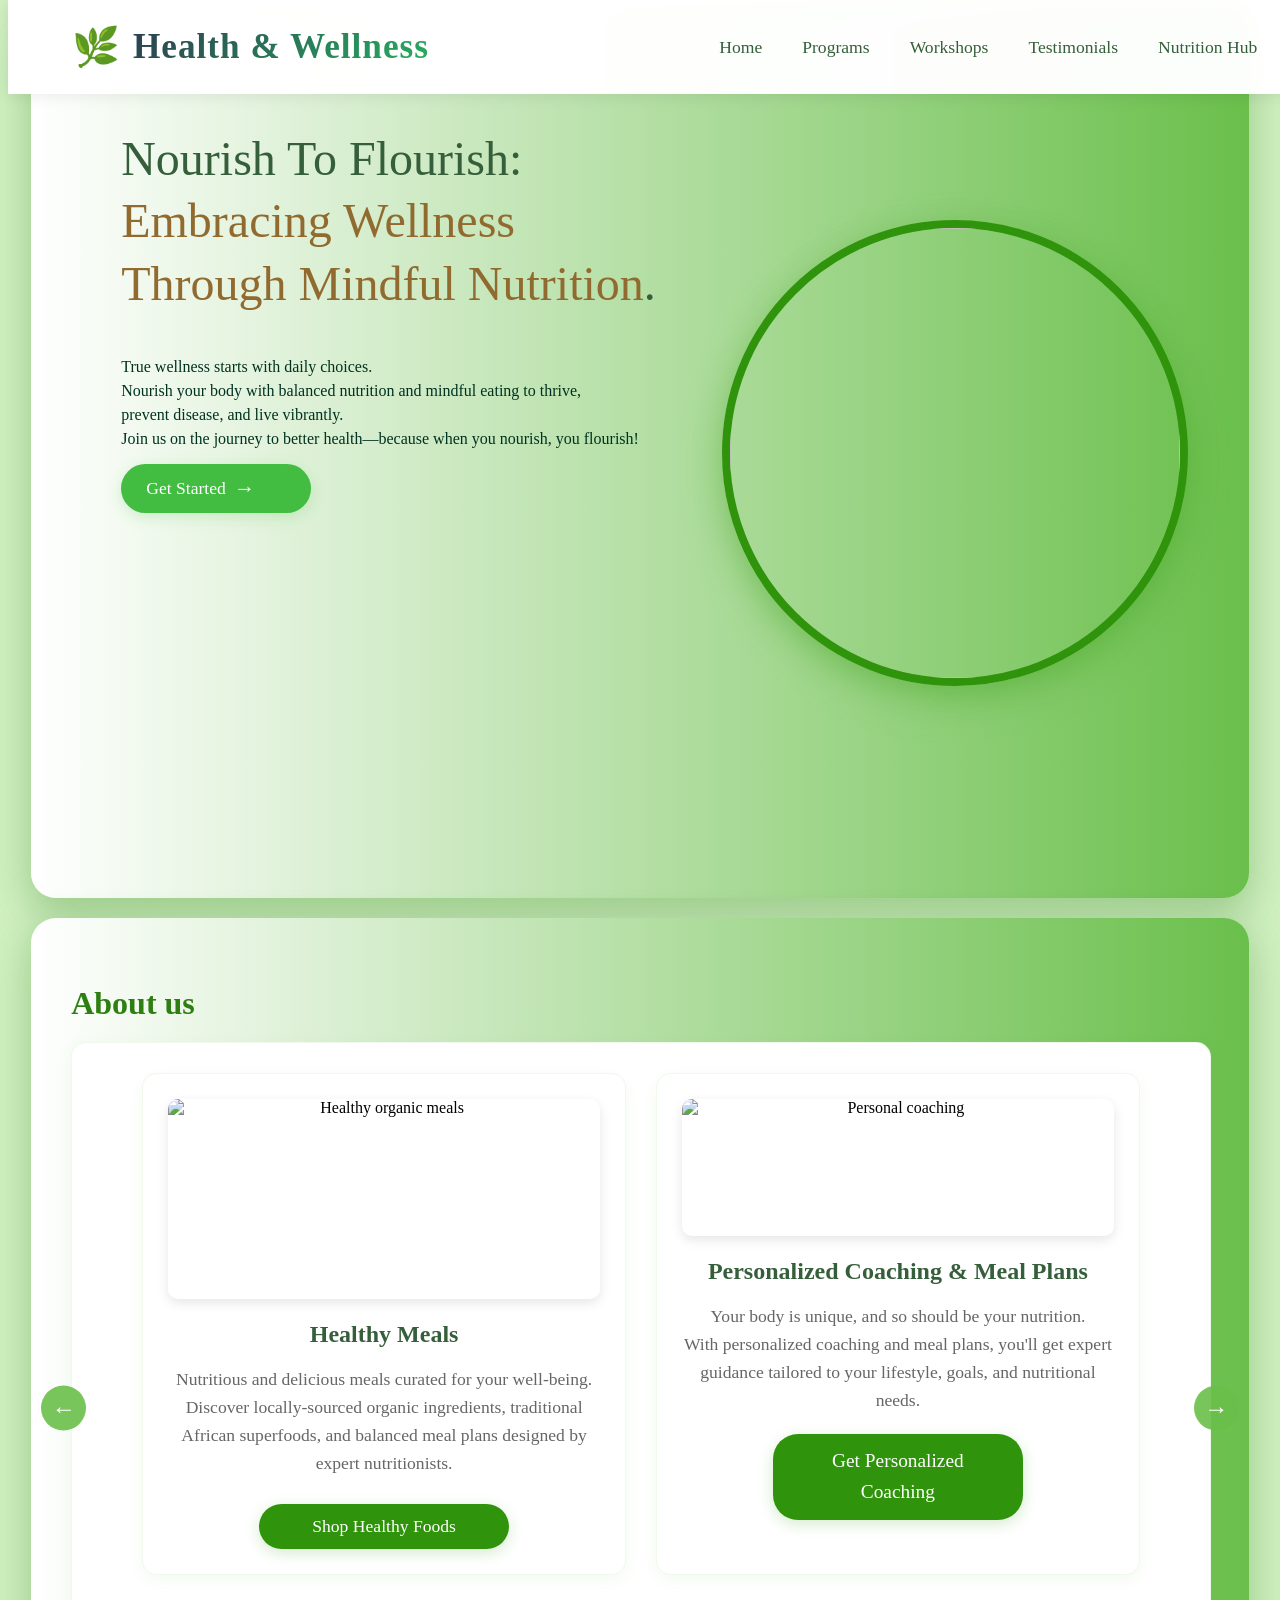
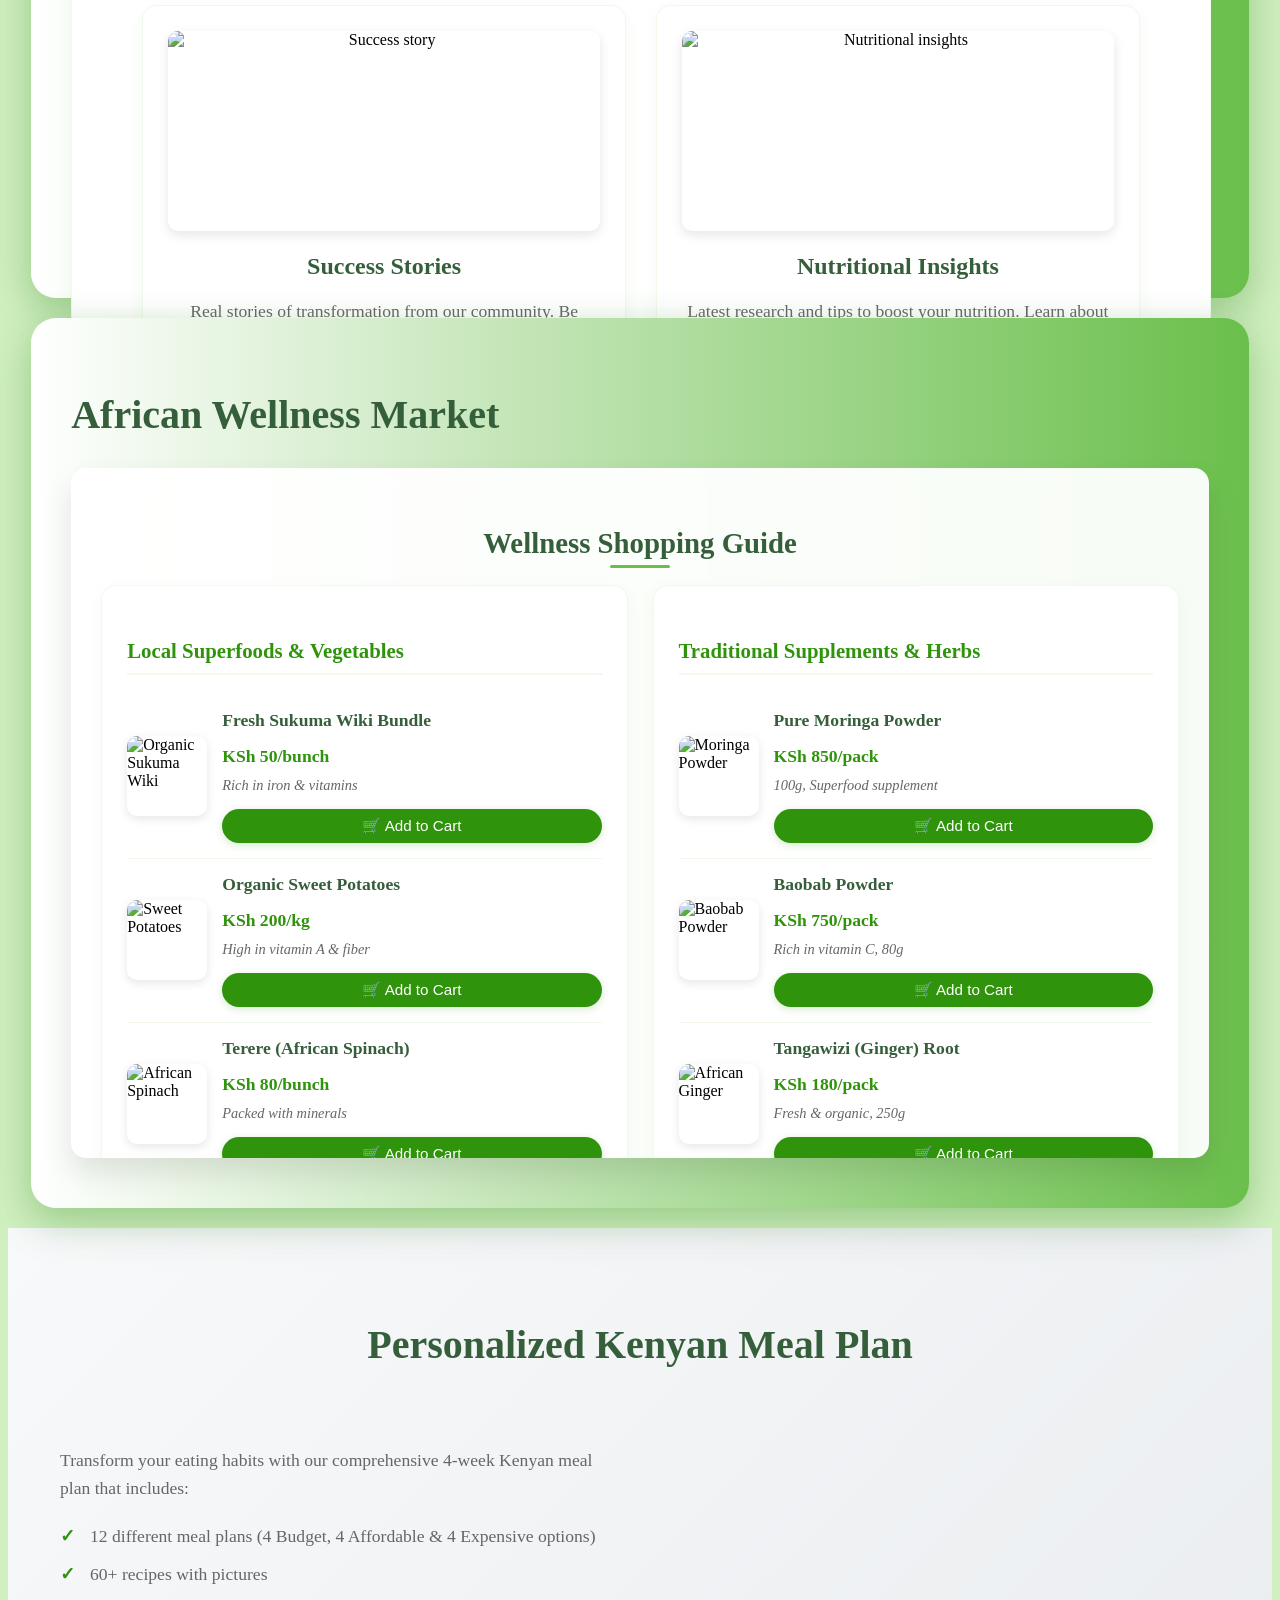
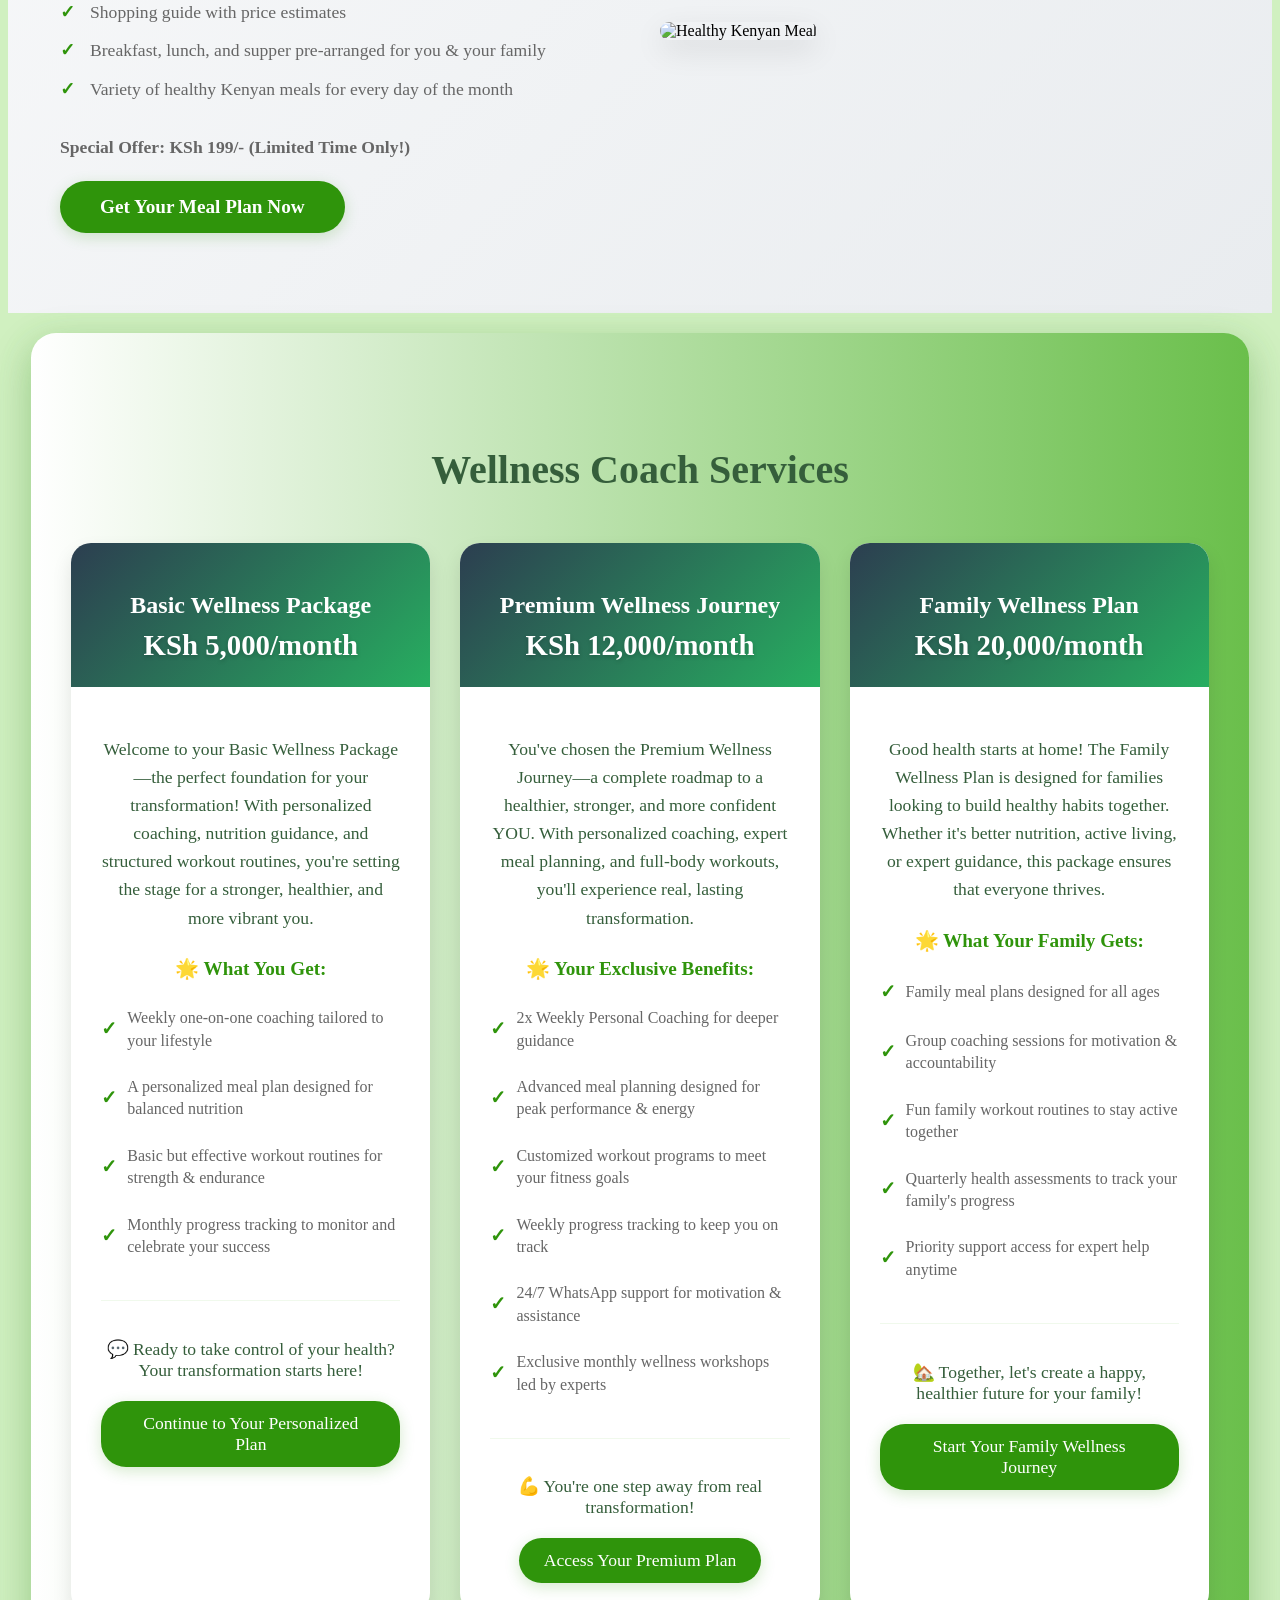
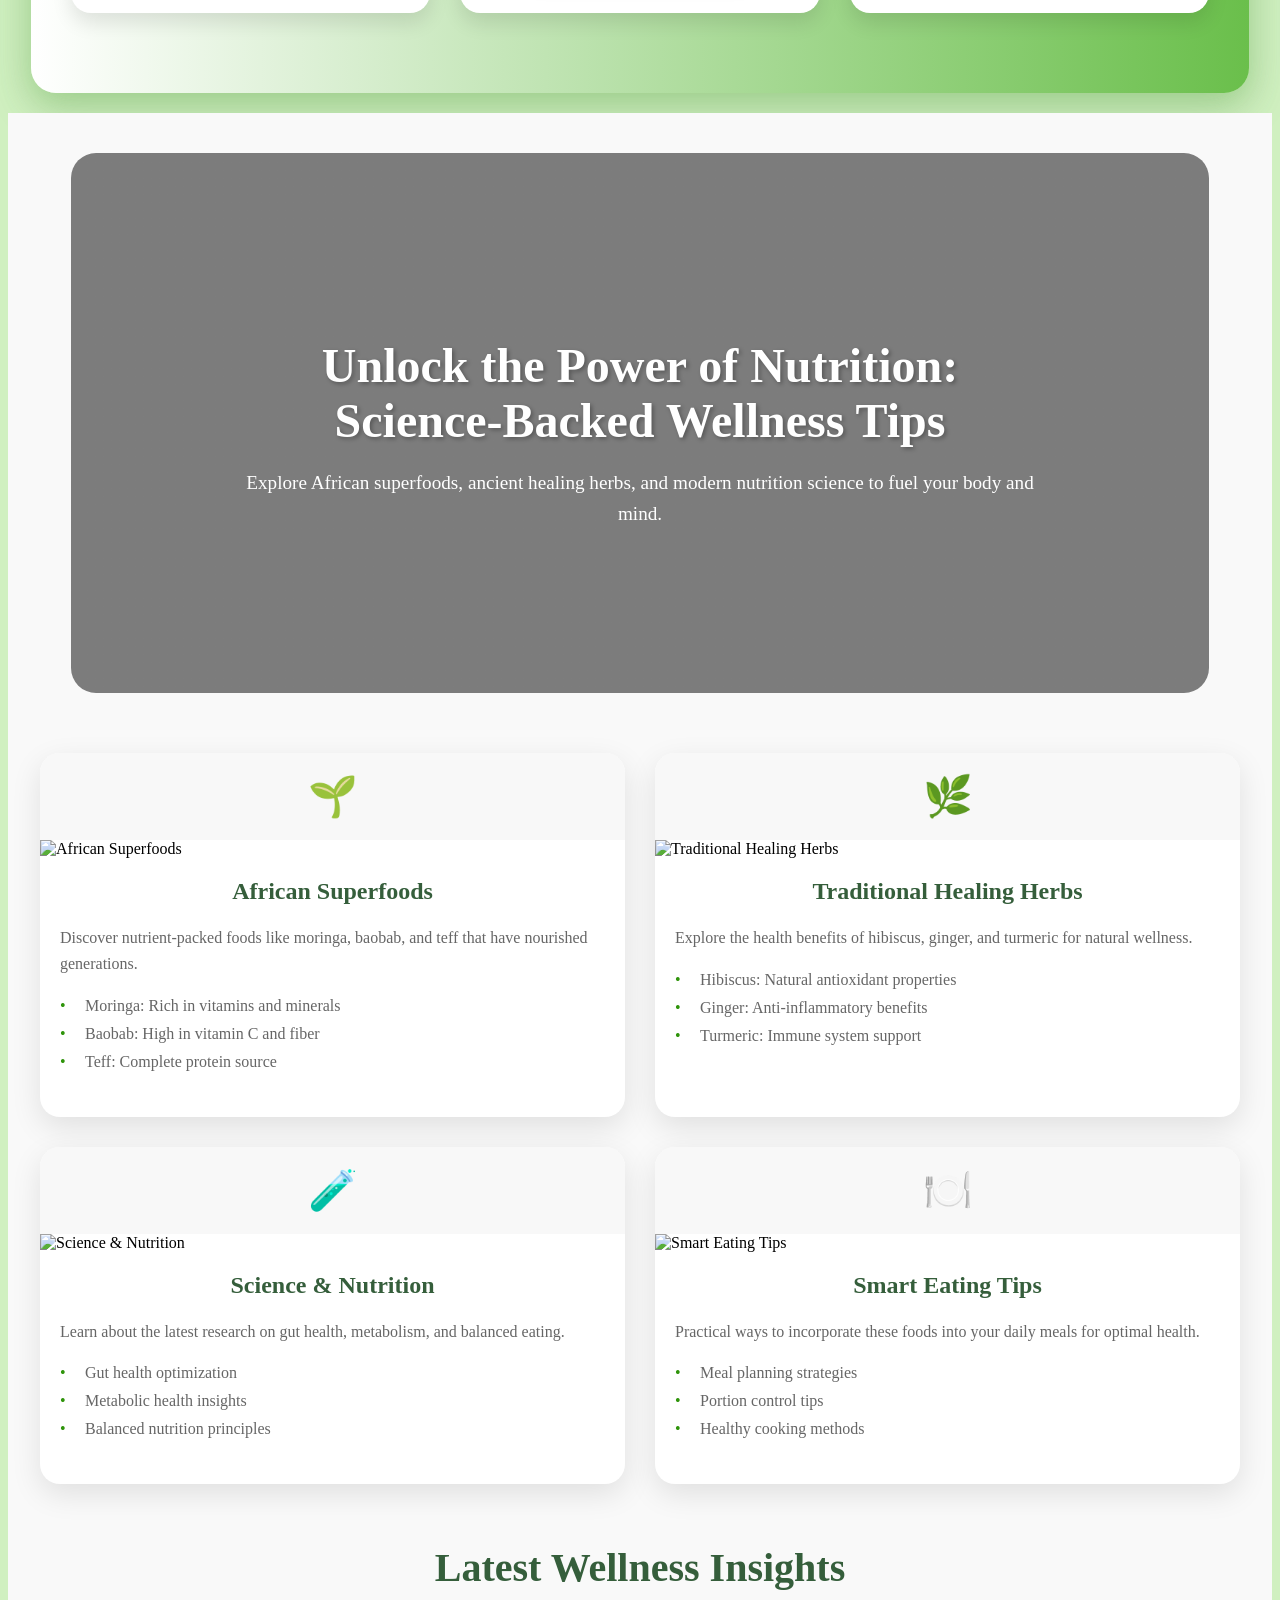
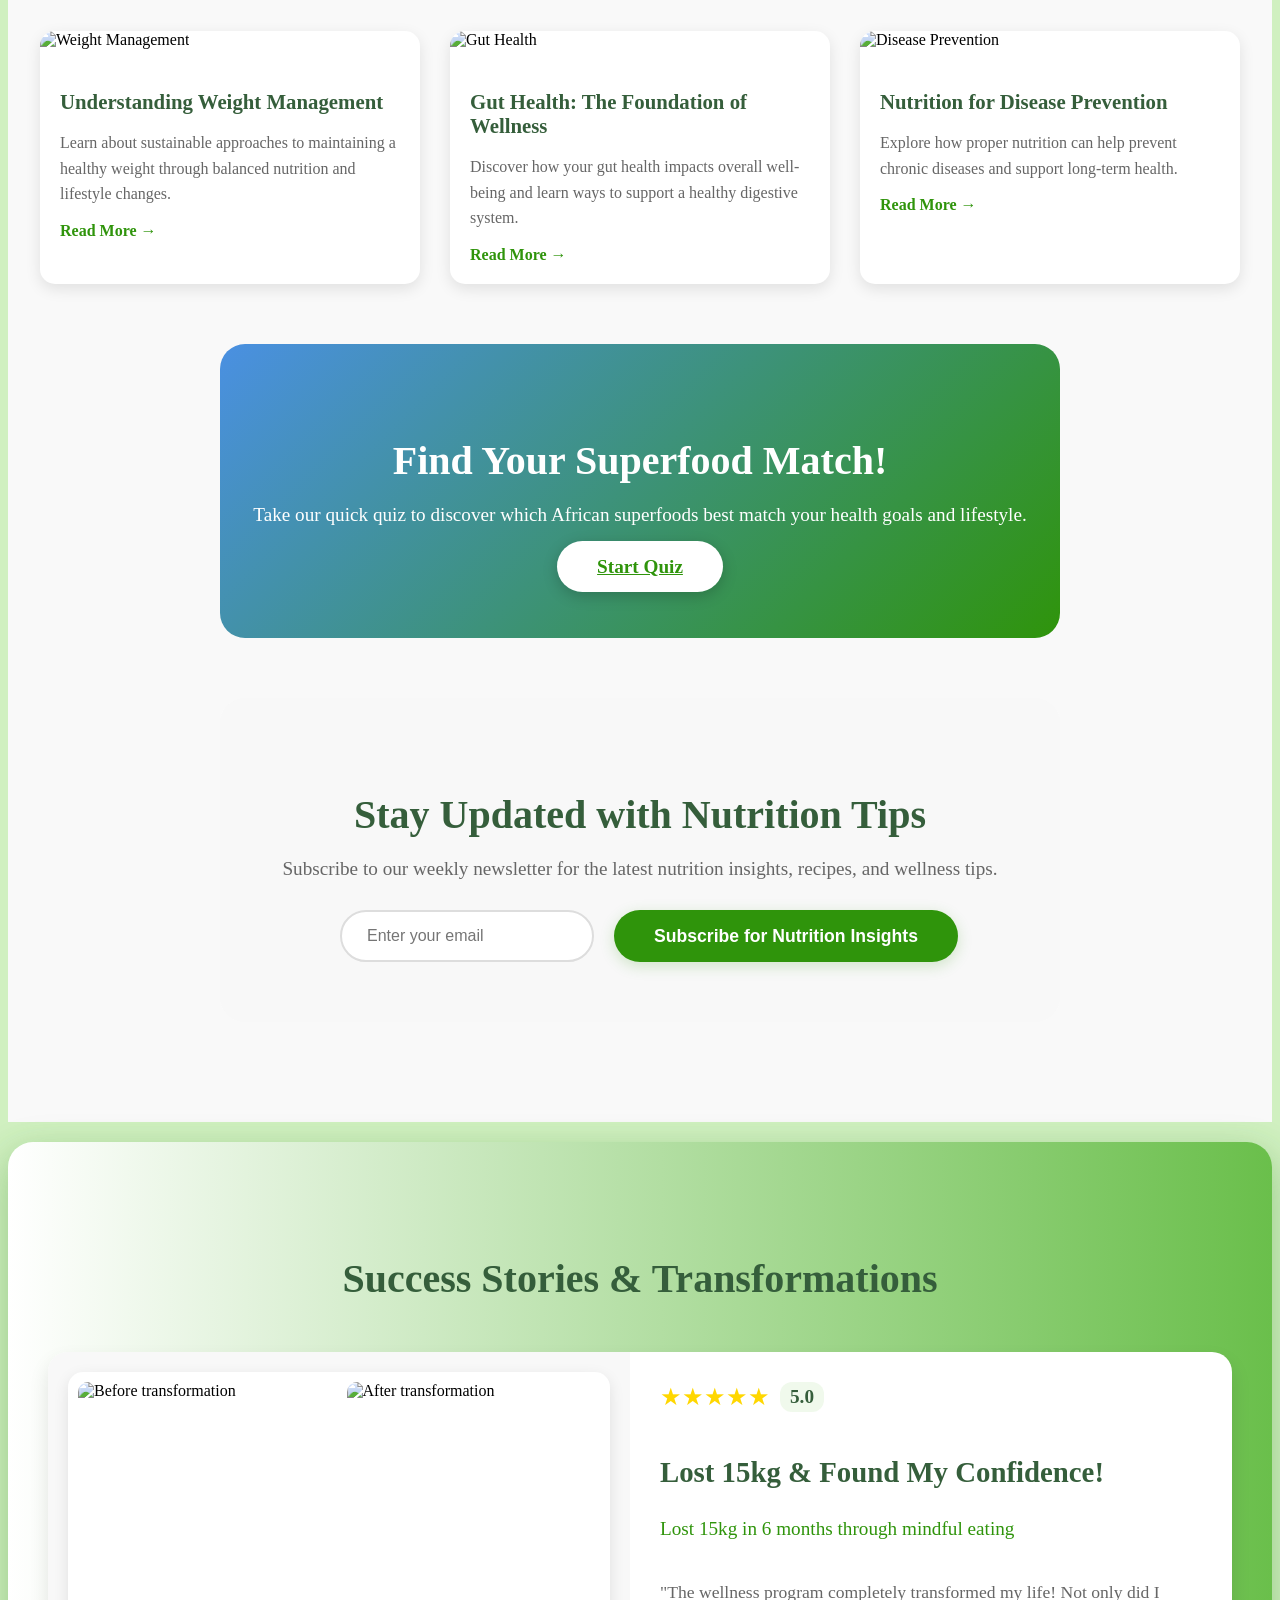
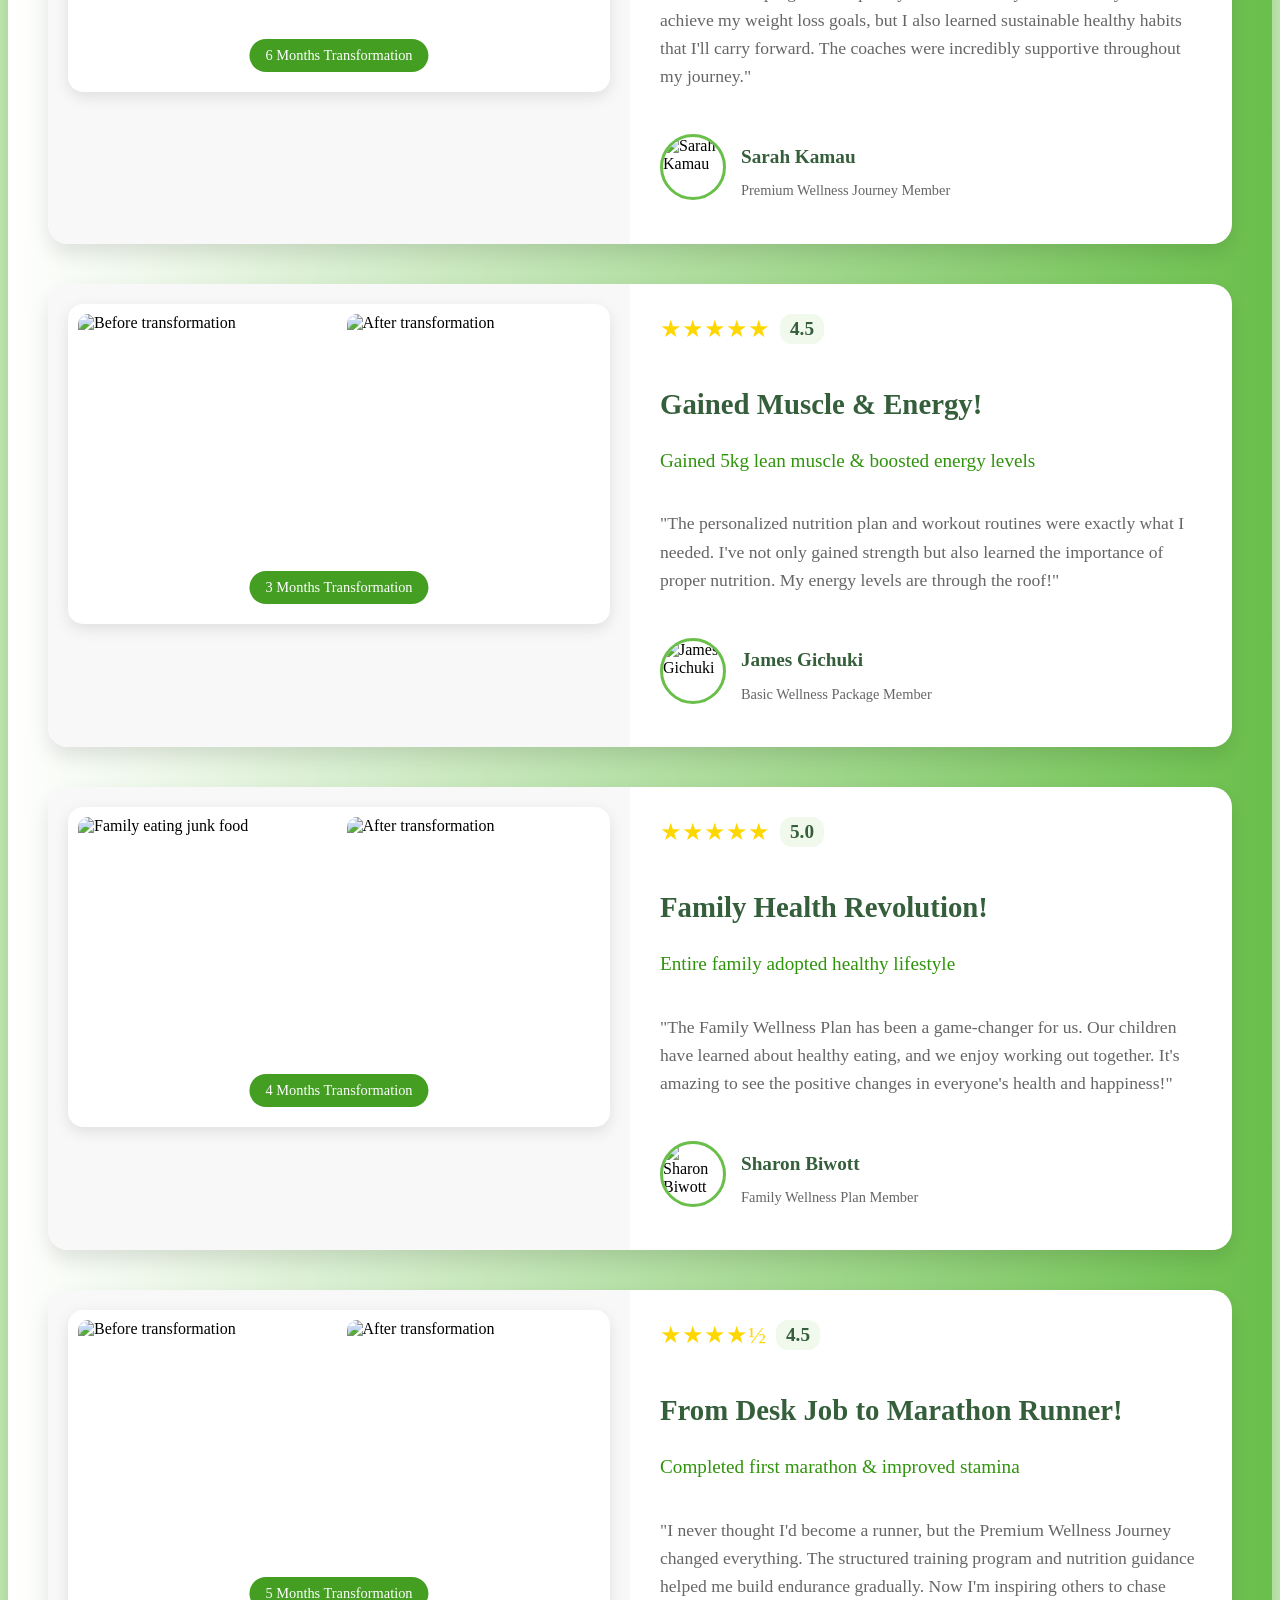
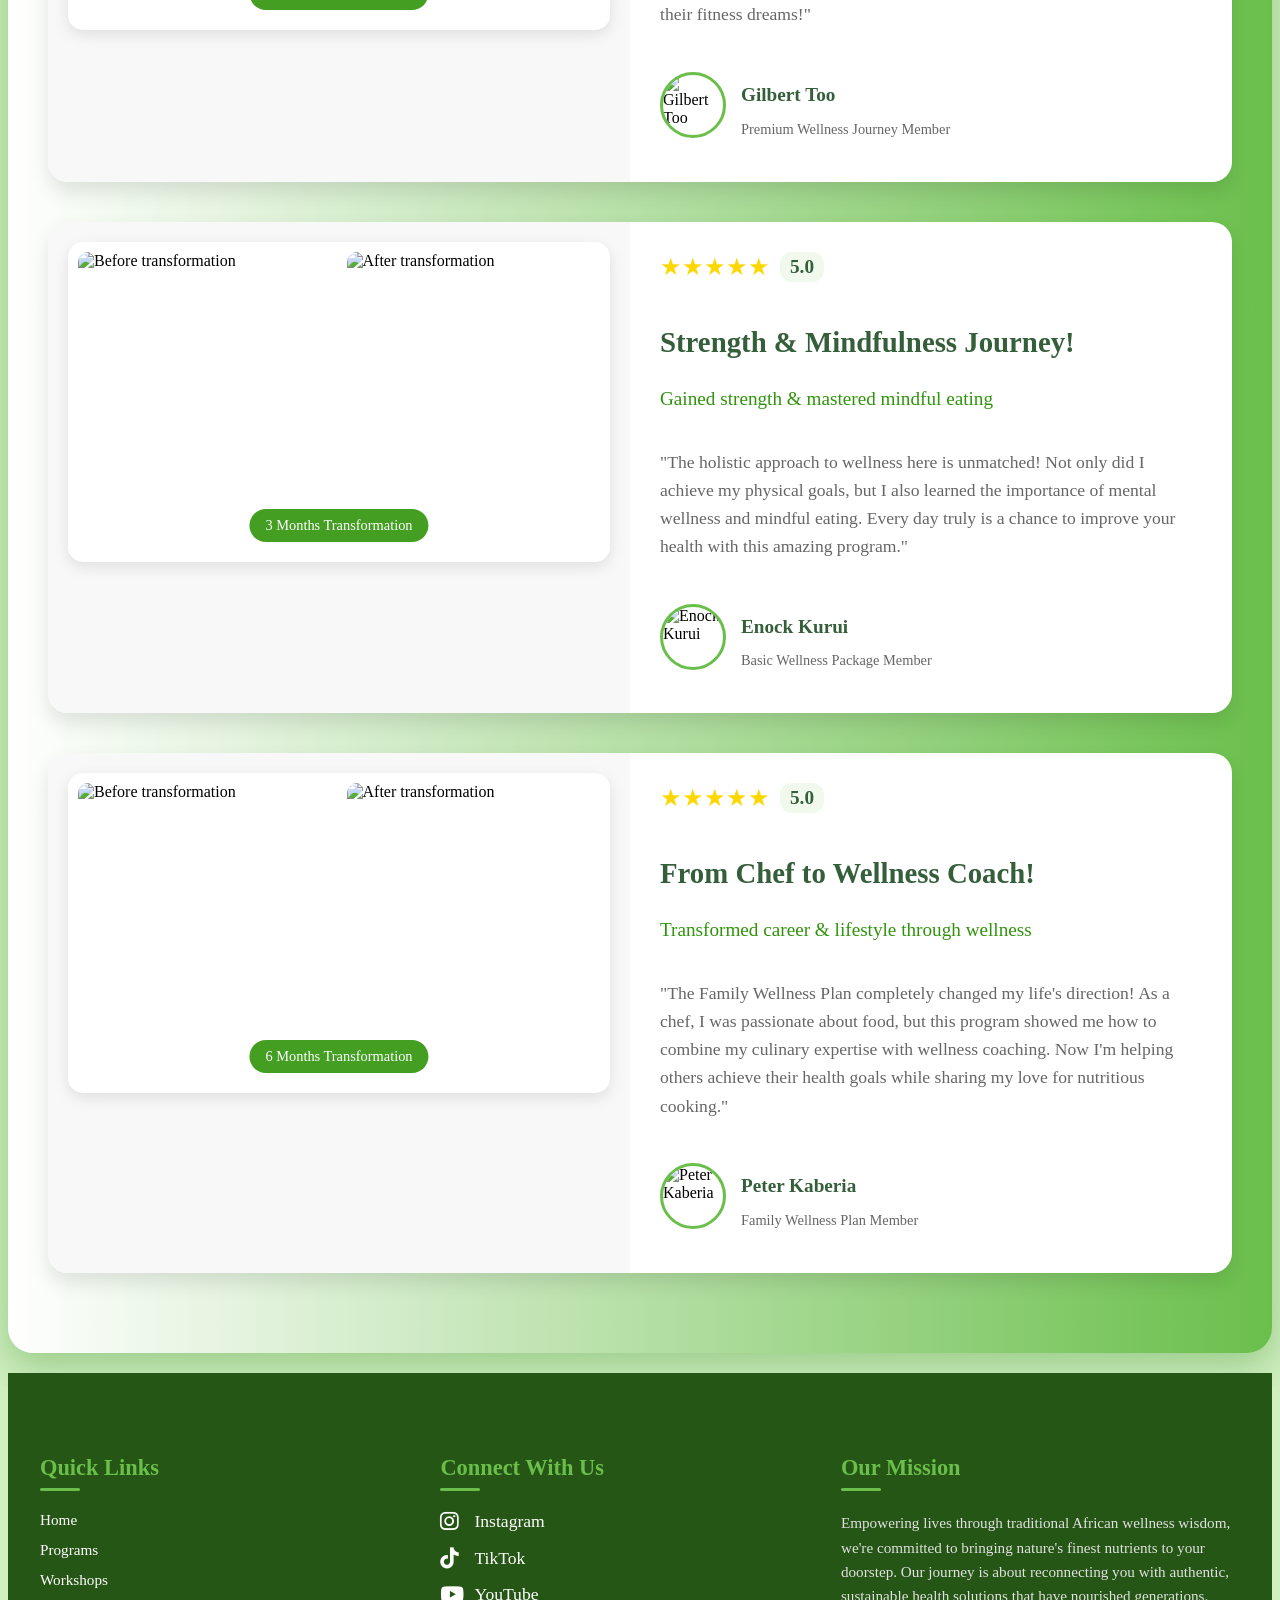
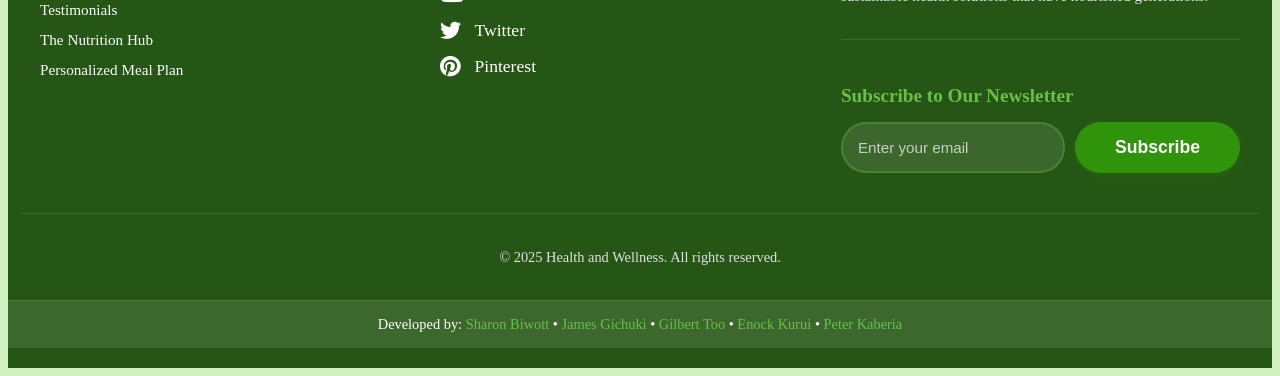
==== commit 75e23420: "Revert "Merge branch 'Sharon' of https://github.com/Biwott362/Health-and-Wellness-Landing-Page into " ====
--- a/index.html
+++ b/index.html
@@ -23,11 +23,6 @@
                     <li> <a href="#Workshops" class="nav-link">Workshops</a></li>
                     <li> <a href="#testimonials" class="nav-link">Testimonials</a></li>
                     <li> <a href="#nutritional-insights" class="nav-link">Nutrition Hub</a></li>
-                  <li> <a href="#Blog" class="nav-link">Blog</a></li>
-                    <li> <a href="#testimonials" class="nav-link">Testimonials</a></li>
-
-                    <li> <a href="#Testimonials" class="nav-link">Testimonials</a></li>
-
                     <li> <a href="#footer" class="nav-link">Contact</a></li>
                 </ul>
             </nav>
@@ -61,28 +56,14 @@
             <div class="offering">
                 <img src="https://images.unsplash.com/photo-1490818387583-1baba5e638af?w=500&auto=format" alt="Healthy organic meals" class="offering-img">
                 <h3>Healthy Meals</h3>
-
                 <p>Nutritious and delicious meals curated for your well-being. Discover locally-sourced organic ingredients, traditional African superfoods, and balanced meal plans designed by expert nutritionists.</p>
-
-                <p>Nutritious and delicious meals curated for your well-being.</p>
-
                 <a href="#Workshops" class="btn">Shop Healthy Foods</a>
             </div>
             <div class="offering">
                 <img src="https://images.unsplash.com/photo-1571019614242-c5c5dee9f50b?w=500&auto=format" alt="Personal coaching" class="offering-img">
-
                 <h3>Personalized Coaching & Meal Plans</h3>
                 <p> Your body is unique, and so should be your nutrition. <br/> With personalized coaching and meal plans, you'll get expert guidance tailored to your lifestyle, goals, and nutritional needs.<p>
                 <a href="#meal-plan-section" class="btn">Get Personalized Coaching</a>
-
-                <h3>Personalized Coaching</h3>
-
-                <p>Expert guidance tailored to your wellness journey. Get one-on-one support, customized nutrition plans, workout routines, and ongoing motivation from certified wellness coaches.</p>
-
-                <p>Expert guidance tailored to your wellness journey.</p>
-
-                <a href="#wellness-coach" class="btn">Meet Your Coach</a>
-
             </div>
             <div class="offering">
                 <img src="https://images.unsplash.com/photo-1516062423079-7ca13cdc7f5a?w=500&auto=format" alt="Success story" class="offering-img">
@@ -99,22 +80,13 @@
             <div class="offering">
                 <img src="https://images.unsplash.com/photo-1544367567-0f2fcb009e0b?w=500&auto=format" alt="Community gathering" class="offering-img">
                 <h3>Engaging Community</h3>
-
                 <p>Connect with others who share your passion for health. Join our vibrant community of wellness enthusiasts, share experiences, and participate in group challenges and workshops.</p>
                 <a href="signUp.html" class="btn">Join Community</a>
-
-                <p>Connect with others who share your passion for health.</p>
-                <a href="#engaging-community" class="btn">Engaging Community</a>
-
             </div>
             <div class="offering">
                 <img src="https://images.unsplash.com/photo-1515378960530-7c0da6231fb1?w=500&auto=format" alt="Subscribe" class="offering-img">
                 <h3>Subscribe</h3>
-
                 <p>Stay updated with exclusive wellness tips, recipes, and special offers. Get weekly newsletters packed with nutrition advice, workout tips, and success stories from our community.</p>
-
-                <p>Sign up for future updates and exclusive tips.</p>
-
                 <a href="signUp.html" class="btn">Subscribe Now</a>
             </div>
         </div>
@@ -179,7 +151,7 @@
                             </div>
                         </div>
                         <div class="product-item">
-                            <img src="https://blogger.googleusercontent.com/img/b/R29vZ2xl/AVvXsEgY8HO7RhmtL7h77RKKhzLl2ORPBT16qfmsnltg1vO2staMbynaDbl3D-obwdyjAHV4g00h7iT7EyFZiPyw6u2q4c40tR3kGp4wBOoxi-wcaBRKYyAkrHXyoeXqZ-njfSCBZQaQdSxN1aUXTIuQW335AKVq07lTU2fI0&s" alt="African Ginger" class="product-img">
+                            <img src="https://encrypted-tbn1.gstatic.com/images?q=tbn:ANd9GcRCMLbrRMqF83QAmvS6RT4CiUMLZUgD1Qzng2YHUUIXjetqcmzYnpQfXWOYEid2NGN4XMv58rxbkisUk4EU0zqIZBbxnpbGutnS0HeIkQ" alt="African Ginger" class="product-img">
                             <div class="product-details">
                                 <h5>Tangawizi (Ginger) Root</h5>
                                 <p class="price">KSh 180/pack</p>
@@ -259,7 +231,6 @@
             </div>
         </div>
     </section>
-
 
     <!-- Personalized Meal Plan Section -->
     <section id="meal-plan-section" class="meal-plan-section"> 
@@ -366,68 +337,6 @@
                     <div class="cta-section">
                         <p class="cta-message">🏡 Together, let's create a happy, healthier future for your family!</p>
                         <a href="signUp.html?package=family" class="article-cta">Start Your Family Wellness Journey</a>
-
-    <!-- Wellness Coach Section -->
-    <section id="wellness-coach" class="workshops-section">
-        <h2 class="workshop-title">Wellness Coach Services</h2>
-        <div class="workshop-content">
-            <div class="coach-section">
-
-
-                <div class="coach-image">
-                    <img src="https://images.unsplash.com/photo-1571019614242-c5c5dee9f50b?w=800&auto=format" alt="Wellness Coach" class="main-coach-img">
-                </div>
-
-                <div class="coach-details">
-                    <h3>Transform Your Life with Expert Guidance</h3>
-                    <div class="coach-packages">
-                        <div class="package">
-                            <h4>Basic Wellness Package</h4>
-                            <p class="price">KSh 5,000/month</p>
-                            <ul class="benefits">
-                                <li>Weekly one-on-one coaching sessions</li>
-                                <li>Personalized nutrition planning</li>
-                                <li>Basic workout routines</li>
-                                <li>Monthly progress tracking</li>
-                            </ul>
-
-                            <a href="signUp.html" class="coach-cta">Get Started</a>
-
-                            <button class="coach-cta">Get Started</button>
-
-                        </div>
-                        <div class="package featured">
-                            <div class="featured-tag">Most Popular</div>
-                            <h4>Premium Wellness Journey</h4>
-                            <p class="price">KSh 12,000/month</p>
-                            <ul class="benefits">
-                                <li>2x weekly personal coaching sessions</li>
-                                <li>Advanced nutrition & meal planning</li>
-                                <li>Customized workout programs</li>
-                                <li>Weekly progress tracking</li>
-                                <li>24/7 WhatsApp support</li>
-                                <li>Monthly wellness workshops</li>
-                            </ul>
-
-                            <a href="signUp.html" class="coach-cta">Transform Now</a>
-
-                            <button class="coach-cta">Transform Now</button>
-
-                        </div>
-                        <div class="package">
-                            <h4>Family Wellness Plan</h4>
-                            <p class="price">KSh 20,000/month</p>
-                            <ul class="benefits">
-                                <li>Family nutrition planning</li>
-                                <li>Group coaching sessions</li>
-                                <li>Family workout routines</li>
-                                <li>Quarterly health assessments</li>
-                                <li>Priority support access</li>
-                            </ul>
-
-                            <a href="signUp.html" class="coach-cta">Join Together</a>
-                        </div>
-
                     </div>
                 </div>
             </article>
@@ -661,9 +570,6 @@
                         <div>
                             <h4>Enock Kurui</h4>
                             <p>Basic Wellness Package Member</p>
-
-                            <button class="coach-cta">Join Together</button>
-
                         </div>
                     </div>
                 </div>
@@ -712,27 +618,11 @@
             <div class="footer-column social-media">
                 <h3>Connect With Us</h3>
                 <div class="social-links">
-
                     <a href="https://www.instagram.com/health_and_wellness_254?igsh=ajh6M3MwNXhrbjBq" target="_blank" class="social-link"><i class="fab fa-instagram"></i> Instagram</a>
                     <a href="https://www.tiktok.com/@wholebodywellness29?_t=ZM-8upmIcXGKUX&_r=1" target="_blank" class="social-link"><i class="fab fa-tiktok"></i> TikTok</a>
                     <a href="https://www.youtube.com/@healthandwellnessspot" target="_blank" class="social-link"><i class="fab fa-youtube"></i> YouTube</a>
                     <a href="https://x.com/NutritionTipzzz?t=PKk7m4TR4_QXq7apO0rPdw&s=08" target="_blank" class="social-link"><i class="fab fa-twitter"></i> Twitter</a>
-
-
-                    <a href="https://www.pinterest.com/wholeb0dywellness/" target="_blank" class="social-link"><i class="fab fa-instagram"></i> Instagram</a>
-                    <a href="https://www.pinterest.com/wholeb0dywellness/" target="_blank" class="social-link"><i class="fab fa-tiktok"></i> TikTok</a>
-                    <a href="https://www.pinterest.com/wholeb0dywellness/" target="_blank" class="social-link"><i class="fab fa-youtube"></i> YouTube</a>
-                    <a href="https://www.pinterest.com/wholeb0dywellness/" target="_blank" class="social-link"><i class="fab fa-twitter"></i> Twitter</a>
-
                     <a href="https://www.pinterest.com/wholeb0dywellness/" target="_blank" class="social-link"><i class="fab fa-pinterest"></i> Pinterest</a>
-
-                  
-                  <a href="#" class="social-link"><i class="fab fa-instagram"></i> Instagram</a>
-                    <a href="#" class="social-link"><i class="fab fa-tiktok"></i> TikTok</a>
-                    <a href="#" class="social-link"><i class="fab fa-youtube"></i> YouTube</a>
-                    <a href="#" class="social-link"><i class="fab fa-twitter"></i> Twitter</a>
-                    <a href="#" class="social-link"><i class="fab fa-pinterest"></i> Pinterest</a>
-
                 </div>
             </div>
             <div class="footer-column mission">
@@ -755,7 +645,8 @@
                 <a href="https://github.com/Biwott362" target="_blank">Sharon Biwott</a> • 
                 <a href="https://github.com/James-Gichuki2104" target="_blank">James Gichuki</a> • 
                 <a href="https://github.com/Tookip" target="_blank">Gilbert Too</a> •
-                <a href="https://github.com/Enock12-kip" target="_blank">Enock Kurui</a>
+                <a href="https://github.com/Enock12-kip" target="_blank">Enock Kurui</a> •
+                <a href="https://github.com/kaberia-peter" target="_blank">Peter Kaberia</a>
             </p>
         </div>
     </footer>
@@ -766,7 +657,6 @@
 
     <!-- Add Font Awesome for social media icons -->
     <link rel="stylesheet" href="https://cdnjs.cloudflare.com/ajax/libs/font-awesome/6.0.0/css/all.min.css">
-
     <style>
         .credits-section {
             text-align: center;
@@ -974,134 +864,6 @@
         });
     </script>
     <script src="script.js"></script>
-
-    <script src="script.js">
-        
-    </script>
-  
-
-    <script>
-        function slideOfferings(direction) {
-            const container = document.querySelector('.offerings-box');
-            const offerings = document.querySelectorAll('.offering');
-            const offeringsPerView = 2;
-            const totalOfferings = offerings.length;
-            let currentIndex = parseInt(container.dataset.currentIndex || '0');
-
-            if (direction === 'prev') {
-                currentIndex = Math.max(0, currentIndex - offeringsPerView);
-            } else {
-                currentIndex = Math.min(totalOfferings - offeringsPerView, currentIndex + offeringsPerView);
-            }
-
-            container.dataset.currentIndex = currentIndex;
-
-            // Hide all offerings first
-            offerings.forEach(offering => {
-                offering.style.display = 'none';
-            });
-
-            // Show only the current two offerings
-            for (let i = currentIndex; i < Math.min(currentIndex + offeringsPerView, totalOfferings); i++) {
-                offerings[i].style.display = 'flex';
-            }
-
-            // Update button states
-            const prevButton = document.querySelector('.nav-button.prev');
-            const nextButton = document.querySelector('.nav-button.next');
-            
-            prevButton.style.opacity = currentIndex === 0 ? '0.5' : '1';
-            nextButton.style.opacity = currentIndex >= totalOfferings - offeringsPerView ? '0.5' : '1';
-            
-            // Add smooth transition effect
-            container.style.transition = 'opacity 0.3s ease';
-            container.style.opacity = '0';
-            setTimeout(() => {
-                container.style.opacity = '1';
-            }, 50);
-        }
-
-        // Initialize offerings display
-        window.addEventListener('load', () => {
-            const container = document.querySelector('.offerings-box');
-            const offerings = document.querySelectorAll('.offering');
-            container.dataset.currentIndex = '0';
-            
-            // Initially hide all offerings except first two
-            offerings.forEach((offering, index) => {
-                offering.style.display = index < 2 ? 'flex' : 'none';
-            });
-            
-            // Set initial button states
-            document.querySelector('.nav-button.prev').style.opacity = '0.5';
-            document.querySelector('.nav-button.next').style.opacity = offerings.length > 2 ? '1' : '0.5';
-        });
-
-        // Cart functionality
-        let cartTotal = 0;
-        const totalElement = document.querySelector('.total-amount');
-
-        function formatKenyanPrice(amount) {
-            return `KSh ${amount.toLocaleString('en-KE', { minimumFractionDigits: 2, maximumFractionDigits: 2 })}`;
-        }
-
-        function updateTotal() {
-            totalElement.textContent = formatKenyanPrice(cartTotal);
-        }
-
-        // Add click event listeners to product items
-        document.querySelectorAll('.product-item').forEach(item => {
-            item.addEventListener('click', () => {
-                const priceText = item.querySelector('.price').textContent;
-                const price = parseFloat(priceText.replace('KSh ', ''));
-                cartTotal += price;
-                updateTotal();
-                
-                // Visual feedback
-                item.style.backgroundColor = 'rgba(106, 191, 75, 0.2)';
-                setTimeout(() => {
-                    item.style.backgroundColor = '';
-                }, 300);
-
-                // Show added to cart message
-                const productName = item.querySelector('h5').textContent;
-                const message = document.createElement('div');
-                message.className = 'add-to-cart-message';
-                message.textContent = `Added ${productName} to cart`;
-                document.body.appendChild(message);
-                
-                setTimeout(() => {
-                    message.remove();
-                }, 2000);
-            });
-        });
-    </script>
-    <style>
-        .add-to-cart-message {
-            position: fixed;
-            bottom: 20px;
-            right: 20px;
-            background-color: #2f940b;
-            color: white;
-            padding: 15px 25px;
-            border-radius: 8px;
-            animation: slideIn 0.3s ease-out;
-            z-index: 1000;
-            box-shadow: 0 4px 15px rgba(0, 0, 0, 0.2);
-        }
-
-        @keyframes slideIn {
-            from {
-                transform: translateX(100%);
-                opacity: 0;
-            }
-            to {
-                transform: translateX(0);
-                opacity: 1;
-            }
-        }
-    </style>
-
 </body>
 
 </html>
--- a/style.css
+++ b/style.css
@@ -0,0 +1,1815 @@
+body {
+    background-color: #d0f0c0;
+    font-family: "Lora", serif;
+    font-optical-sizing: auto;
+    font-weight: 300;
+    font-style: normal; 
+}
+
+/* Styling for page body.*/
+#health-wellness {
+    max-width: 1400px;
+    margin: 20px auto;
+    border-radius: 10px;
+}
+
+#nav-bar {
+    display: flex;
+    justify-content: space-between;
+    align-items: center;
+    padding: 1rem 4rem;
+    background-color: rgba(255, 255, 255, 0.98);
+    position: fixed;
+    width: 100%;
+    top: 0;
+    z-index: 1000;
+    box-shadow: 0 2px 15px rgba(0, 0, 0, 0.08);
+    backdrop-filter: blur(10px);
+}
+
+.logo {
+    display: flex;
+    align-items: center;
+    gap: 12px;
+    font-family: 'Playfair Display', serif;
+    font-size: 2.2rem;
+    font-weight: 700;
+    text-decoration: none;
+    letter-spacing: 1px;
+    padding: 0.5rem 0;
+}
+
+.logo-symbol {
+    font-size: 2.4rem;
+    display: inline-block;
+    animation: gentleFloat 3s ease-in-out infinite;
+}
+
+.logo-text {
+    background: linear-gradient(135deg, #2c3e50 0%, #27ae60 100%);
+    -webkit-background-clip: text;
+    -webkit-text-fill-color: transparent;
+    position: relative;
+}
+
+.logo-text::after {
+    content: '';
+    position: absolute;
+    bottom: -2px;
+    left: 0;
+    width: 100%;
+    height: 2px;
+    background: linear-gradient(90deg, transparent, #27ae60, transparent);
+    transform: scaleX(0);
+    transform-origin: center;
+    transition: transform 0.3s ease;
+}
+
+.logo:hover .logo-text::after {
+    transform: scaleX(1);
+}
+
+@keyframes gentleFloat {
+    0%, 100% {
+        transform: translateY(0);
+    }
+    50% {
+        transform: translateY(-5px);
+    }
+}
+
+#nav-bar ul {
+    display: flex;
+    list-style: none;
+    margin: 0;
+    padding: 0;
+    gap: 2.5rem;
+    align-items: center;
+}
+
+#nav-bar li {
+    position: relative;
+}
+
+.nav-link {
+    color: #355e3b;
+    text-decoration: none;
+    font-size: 1.1rem;
+    font-weight: 500;
+    padding: 0.5rem 0;
+    transition: color 0.3s ease;
+    position: relative;
+}
+
+.nav-link::after {
+    content: '';
+    position: absolute;
+    bottom: 0;
+    left: 0;
+    width: 100%;
+    height: 2px;
+    background: linear-gradient(90deg, #2f940b, #6ABF4B);
+    transform: scaleX(0);
+    transform-origin: right;
+    transition: transform 0.3s ease;
+}
+
+.nav-link:hover {
+    color: #2f940b;
+}
+
+.nav-link:hover::after {
+    transform: scaleX(1);
+    transform-origin: left;
+}
+
+/* Mobile Navigation Styles */
+@media (max-width: 1024px) {
+    #nav-bar {
+        padding: 1rem 2rem;
+    }
+
+    #nav-bar ul {
+        gap: 2rem;
+    }
+}
+
+@media (max-width: 768px) {
+    #nav-bar {
+        padding: 1rem;
+    }
+
+    #nav-bar ul {
+        display: none;
+        position: absolute;
+        top: 100%;
+        left: 0;
+        width: 100%;
+        background: rgba(255, 255, 255, 0.98);
+        flex-direction: column;
+        padding: 1rem 0;
+        gap: 1rem;
+        box-shadow: 0 4px 15px rgba(0, 0, 0, 0.1);
+    }
+
+    #nav-bar ul.active {
+        display: flex;
+    }
+
+    #nav-bar li {
+        width: 100%;
+        text-align: center;
+    }
+
+    .nav-link {
+        display: block;
+        padding: 0.8rem 1rem;
+        width: 100%;
+        transition: background-color 0.3s ease;
+    }
+
+    .nav-link:hover {
+        background-color: rgba(106, 191, 75, 0.1);
+    }
+
+    .nav-link::after {
+        display: none;
+    }
+
+    .logo {
+        font-size: 1.8rem;
+    }
+
+    .logo-symbol {
+        font-size: 2rem;
+    }
+}
+
+/* Styling for hero section */
+.first {
+    width: 90%;
+    height: 90vh;
+    background: linear-gradient(to right, #FFFFFF, #6ABF4B);
+    position: relative;
+    display: flex;
+    justify-content: left;
+    align-items: left;
+    margin: 0 auto;
+    padding: 40px 40px;
+    border-radius: 25px;
+    box-shadow: 0 10px 30px rgba(106, 191, 75, 0.3),
+                0 15px 45px rgba(53, 94, 59, 0.2);
+}
+
+.About {
+    padding: 40px 0 0 50px;
+}
+
+.headline {
+    margin-top: 40px;
+    line-height: 1.3;
+    font-size: 48px;
+    font-weight: 300;
+    color: #355e3b;
+    font-family: 'Noto Serif Display', serif;
+    text-transform: capitalize;
+}
+
+.Home {
+    font-family: 'Noto Serif Display', serif;
+    color: #916a2f;
+}
+
+.details {
+    color: #013220;
+    font-size: 16px;
+    line-height: 24px;
+    font-weight: 300;
+}
+
+.home-img {
+    position: absolute;
+    top: 50%;
+    right: 5%;
+    transform: translateY(-50%);
+    width: 450px;
+    height: 450px;
+    border-radius: 50%;
+    border: 8px solid #2f940b;
+    object-fit: cover;
+    box-shadow: 0 10px 30px rgba(47, 148, 11, 0.3),
+                0 15px 45px rgba(106, 191, 75, 0.2);
+    transition: transform 0.3s ease, box-shadow 0.3s ease;
+}
+
+.home-img:hover {
+    transform: translateY(-52%);
+    box-shadow: 0 15px 40px rgba(47, 148, 11, 0.4),
+                0 20px 50px rgba(106, 191, 75, 0.3);
+}
+
+
+/*Styling for get started button*/
+.getStarted {
+    background-color: rgb(66, 189, 66);
+    width: fit-content;
+    min-width: 140px;
+    height: auto;
+    border-radius: 25px;
+    padding: 12px 25px;
+    transition: all 0.3s ease;
+    cursor: pointer;
+    box-shadow: 0 4px 15px rgba(66, 189, 66, 0.2);
+}
+
+.getStarted:hover {
+    background-color: #2f940b;
+    transform: translateY(-2px);
+    box-shadow: 0 6px 20px rgba(47, 148, 11, 0.3);
+}
+
+.getStarted a {
+    color: white;
+    text-decoration: none;
+    font-size: 1.1em;
+    font-weight: 500;
+    display: flex;
+    align-items: center;
+    gap: 8px;
+}
+
+.getStarted .arrow {
+    display: inline-block;
+    transition: transform 0.3s ease;
+    font-size: 1.2em;
+}
+
+.getStarted:hover .arrow {
+    transform: translateX(5px);
+}
+
+/* About Section */
+#about {
+    width: 90%;
+    height: 100vh;
+    padding: 40px 40px;
+    text-align: center;
+    background: linear-gradient(to right, #FFFFFF, #6ABF4B);
+    margin: 20px auto;
+    position: relative;
+    border-radius: 25px;
+    box-shadow: 0 10px 30px rgba(106, 191, 75, 0.3),
+                0 15px 45px rgba(53, 94, 59, 0.2);
+}
+
+#abouth2 {
+    margin-bottom: 20px;
+    font-size: 2em;
+    color: #2e7f11;
+    text-align: left;
+}
+
+.offerings-box {
+    position: relative;
+    display: grid;
+    grid-template-columns: repeat(2, 1fr);
+    gap: 30px;
+    padding: 30px;
+    padding-left: 70px;
+    padding-right: 70px;
+    background-color: #fff;
+    border: 1px solid rgba(106, 191, 75, 0.1);
+    border-radius: 15px;
+    overflow: hidden;
+    width: calc(100% - 140px);
+    box-shadow: 0 5px 15px rgba(106, 191, 75, 0.08);
+}
+
+/* Navigation Buttons */
+.nav-button {
+    position: absolute;
+    top: 50%;
+    transform: translateY(-50%);
+    width: 45px;
+    height: 45px;
+    border: none;
+    border-radius: 50%;
+    background-color: rgba(106, 191, 75, 0.9);
+    color: white;
+    font-size: 24px;
+    cursor: pointer;
+    display: flex;
+    justify-content: center;
+    align-items: center;
+    transition: all 0.3s ease;
+    z-index: 10;
+}
+
+.nav-button:hover {
+    background-color: #2f940b;
+    box-shadow: 0 0 15px rgba(47, 148, 11, 0.4);
+    transform: translateY(-50%) scale(1.1);
+}
+
+.nav-button.prev {
+    left: 10px;
+}
+
+.nav-button.next {
+    right: 10px;
+}
+
+/* Disable button styles */
+.nav-button:disabled {
+    background-color: rgba(106, 191, 75, 0.3);
+    cursor: not-allowed;
+    transform: translateY(-50%) scale(1);
+}
+
+.offering {
+    flex: 0 0 auto;
+    min-width: 300px;
+    max-width: 100%;
+    min-height: 450px;
+    max-height: 450px;
+    background-color: #fff;
+    padding: 25px;
+    border: 1px solid rgba(106, 191, 75, 0.1);
+    border-radius: 15px;
+    box-shadow: 0 5px 15px rgba(106, 191, 75, 0.08);
+    text-align: center;
+    display: flex;
+    flex-direction: column;
+    justify-content: space-between;
+    transition: all 0.3s ease;
+    position: relative;
+    overflow: hidden;
+}
+
+.offering:hover {
+    transform: translateY(-5px);
+    box-shadow: 0 8px 25px rgba(106, 191, 75, 0.15);
+    border-color: rgba(106, 191, 75, 0.2);
+}
+
+.offering-img {
+    width: 100%;
+    height: 200px;
+    object-fit: cover;
+    border-radius: 10px;
+    margin-bottom: 20px;
+    box-shadow: 0 4px 12px rgba(0, 0, 0, 0.1);
+    transition: all 0.4s ease;
+}
+
+.offering:hover .offering-img {
+    transform: scale(1.05);
+    box-shadow: 0 8px 20px rgba(0, 0, 0, 0.15);
+}
+
+.offering h3 {
+    margin: 0 0 15px 0;
+    font-size: 1.5em;
+    color: #355e3b;
+    font-family: 'Noto Serif Display', serif;
+    font-weight: 600;
+    line-height: 1.3;
+}
+
+.offering p {
+    font-size: 1.1em;
+    line-height: 1.6;
+    color: #666;
+    margin: 0 0 20px 0;
+    flex-grow: 1;
+    font-family: 'Lora', serif;
+}
+
+.offering .btn {
+    display: inline-block;
+    width: 100%;
+    max-width: 200px;
+    padding: 12px 25px;
+    background-color: #2f940b;
+    color: #fff;
+    text-decoration: none;
+    border-radius: 25px;
+    font-size: 1.1em;
+    font-weight: 500;
+    transition: all 0.3s ease;
+    margin: 0 auto;
+    box-shadow: 0 4px 15px rgba(47, 148, 11, 0.2);
+    position: relative;
+    overflow: hidden;
+}
+
+.offering .btn:hover {
+    background-color: #247808;
+    transform: translateY(-2px);
+    box-shadow: 0 6px 20px rgba(47, 148, 11, 0.3);
+}
+
+.offering .btn:active {
+    transform: translateY(0);
+    box-shadow: 0 2px 8px rgba(47, 148, 11, 0.2);
+}
+
+@media (max-width: 1200px) {
+    .offerings-box {
+        grid-template-columns: 1fr;
+        padding: 20px;
+        padding-left: 40px;
+        padding-right: 40px;
+        width: calc(100% - 80px);
+    }
+    
+    .offering {
+        min-width: 100%;
+        max-width: 500px;
+        margin: 0 auto;
+    }
+}
+
+@media (max-width: 768px) {
+    .offerings-box {
+        padding: 15px;
+        width: calc(100% - 30px);
+    }
+    
+    .offering {
+        padding: 20px;
+        min-height: 400px;
+        max-height: 400px;
+    }
+    
+    .offering h3 {
+        font-size: 1.3em;
+    }
+    
+    .offering p {
+        font-size: 1em;
+    }
+    
+    .offering .btn {
+        padding: 10px 20px;
+        font-size: 1em;
+    }
+}
+
+/* Footer */
+footer {
+    background-color: #265615;
+    color: #fff;
+    padding: 60px 0 20px;
+    font-family: 'Noto Serif Display', serif;
+}
+
+.footer-container {
+    max-width: 1200px;
+    margin: 0 auto;
+    padding: 0 20px;
+    display: grid;
+    grid-template-columns: repeat(3, 1fr);
+    gap: 40px;
+}
+
+.footer-column h3 {
+    color: #6ABF4B;
+    font-size: 1.4em;
+    margin-bottom: 20px;
+    font-weight: 600;
+    position: relative;
+    padding-bottom: 10px;
+}
+
+.footer-column h3::after {
+    content: '';
+    position: absolute;
+    bottom: 0;
+    left: 0;
+    width: 40px;
+    height: 3px;
+    background: #6ABF4B;
+    border-radius: 2px;
+}
+
+.footer-column ul {
+    list-style: none;
+    padding: 0;
+    margin: 0;
+}
+
+.footer-column ul li {
+    margin-bottom: 12px;
+}
+
+.footer-column ul li a {
+    color: #fff;
+    text-decoration: none;
+    transition: color 0.3s ease;
+    font-size: 0.95em;
+}
+
+.footer-column ul li a:hover {
+    color: #6ABF4B;
+}
+
+.social-media .social-links {
+    display: flex;
+    flex-direction: column;
+    gap: 15px;
+}
+
+.social-link {
+    color: #fff;
+    text-decoration: none;
+    display: flex;
+    align-items: center;
+    gap: 10px;
+    transition: all 0.3s ease;
+    font-size: 1.1em;
+}
+
+.social-link:hover {
+    color: #6ABF4B;
+    transform: translateX(5px);
+}
+
+.social-link i {
+    font-size: 1.2em;
+    width: 24px;
+}
+
+.mission p {
+    line-height: 1.6;
+    font-size: 0.95em;
+    color: #e0e0e0;
+    font-family: 'Lora', serif;
+    margin-bottom: 25px;
+}
+
+.newsletter-signup {
+    margin-top: 30px;
+    padding-top: 20px;
+    border-top: 1px solid rgba(255, 255, 255, 0.1);
+}
+
+.newsletter-signup h4 {
+    color: #6ABF4B;
+    font-size: 1.2em;
+    margin-bottom: 15px;
+    font-family: 'Noto Serif Display', serif;
+}
+
+.subscribe-form {
+    display: flex;
+    gap: 10px;
+}
+
+.subscribe-form input[type="email"] {
+    flex: 1;
+    padding: 12px 15px;
+    border: 2px solid rgba(106, 191, 75, 0.3);
+    border-radius: 25px;
+    background: rgba(255, 255, 255, 0.1);
+    color: #fff;
+    font-size: 0.95em;
+    transition: all 0.3s ease;
+}
+
+.subscribe-form input[type="email"]::placeholder {
+    color: rgba(255, 255, 255, 0.7);
+}
+
+.subscribe-form input[type="email"]:focus {
+    outline: none;
+    border-color: #6ABF4B;
+    background: rgba(255, 255, 255, 0.15);
+}
+
+.subscribe-btn {
+    padding: 12px 25px;
+    background: #6ABF4B;
+    border: none;
+    border-radius: 25px;
+    color: white;
+    font-size: 0.95em;
+    cursor: pointer;
+    transition: all 0.3s ease;
+    font-weight: 500;
+    white-space: nowrap;
+}
+
+.subscribe-btn:hover {
+    background: #2f940b;
+    transform: translateY(-2px);
+    box-shadow: 0 4px 15px rgba(47, 148, 11, 0.3);
+}
+
+.subscribe-btn:active {
+    transform: translateY(0);
+}
+
+@media (max-width: 900px) {
+    .subscribe-form {
+        flex-direction: column;
+    }
+
+    .subscribe-form input[type="email"],
+    .subscribe-btn {
+        width: 100%;
+    }
+
+    .newsletter-signup {
+        text-align: center;
+    }
+}
+
+.footer-bottom {
+    max-width: 1200px;
+    margin: 40px auto 0;
+    padding: 20px;
+    border-top: 1px solid rgba(255, 255, 255, 0.1);
+    text-align: center;
+    font-size: 0.9em;
+    color: #e0e0e0;
+}
+
+@media (max-width: 900px) {
+    .footer-container {
+        grid-template-columns: 1fr;
+        gap: 30px;
+    }
+
+    .footer-column {
+        text-align: center;
+    }
+
+    .footer-column h3::after {
+        left: 50%;
+        transform: translateX(-50%);
+    }
+
+    .social-media .social-links {
+        align-items: center;
+    }
+
+    .social-link:hover {
+        transform: translateY(-2px);
+    }
+}
+
+/* Add responsive adjustments */
+@media (max-width: 1200px) {
+    .first, #about {
+        width: 95%;
+        padding: 30px;
+    }
+    
+    .home-img {
+        width: 350px;
+        height: 350px;
+        left: 60%;
+    }
+}
+
+@media (max-width: 600px) {
+    .first, #about {
+        width: 98%;
+        padding: 20px;
+    }
+    
+    .home-img {
+        width: 300px;
+        height: 300px;
+        left: 50%;
+        transform: translateX(-50%);
+    }
+    
+    nav ul {
+        flex-direction: column;
+    }
+
+    nav ul li {
+        margin: 10px 0;
+    }
+
+    .footer-container {
+        flex-direction: column;
+        text-align: center;
+    }
+    
+    .footer-right a {
+        margin: 5px;
+    }
+}
+
+/* Workshops Section */
+.workshops-section {
+    width: 90%;
+    height: 90vh;
+    padding: 40px 40px;
+    background: linear-gradient(to right, #FFFFFF, #6ABF4B);
+    margin: 20px auto;
+    position: relative;
+    border-radius: 25px;
+    box-shadow: 0 10px 30px rgba(106, 191, 75, 0.3),
+                0 15px 45px rgba(53, 94, 59, 0.2);
+    overflow: hidden;
+}
+
+.workshop-title {
+    color: #355e3b;
+    font-size: 2.5em;
+    margin-bottom: 30px;
+    font-family: 'Noto Serif Display', serif;
+    text-align: left;
+    position: relative;
+    z-index: 2;
+}
+
+.workshop-content {
+    display: flex;
+    justify-content: center;
+    height: calc(90vh - 120px);
+    position: relative;
+    z-index: 2;
+}
+
+.workshop-image {
+    flex: 1.2;
+    position: relative;
+    overflow: hidden;
+    border-radius: 15px;
+    box-shadow: 0 15px 30px rgba(0, 0, 0, 0.15);
+    transition: transform 0.3s ease;
+}
+
+.main-workshop-img {
+    width: 100%;
+    height: 100%;
+    object-fit: cover;
+    transition: transform 0.5s ease;
+    filter: brightness(1.05) contrast(1.05);
+}
+
+.workshop-image:hover .main-workshop-img {
+    transform: scale(1.03);
+}
+
+.healthy-cart-section {
+    flex: 1;
+    max-width: 1200px;
+    padding: 30px;
+    background: rgba(255, 255, 255, 0.95);
+    border-radius: 15px;
+    box-shadow: 0 15px 30px rgba(0, 0, 0, 0.1);
+    overflow-y: auto;
+    backdrop-filter: blur(10px);
+}
+
+.healthy-cart-section h3 {
+    color: #355e3b;
+    font-size: 1.8em;
+    margin-bottom: 25px;
+    text-align: center;
+    font-family: 'Noto Serif Display', serif;
+    position: relative;
+}
+
+.healthy-cart-section h3::after {
+    content: '';
+    position: absolute;
+    bottom: -8px;
+    left: 50%;
+    transform: translateX(-50%);
+    width: 60px;
+    height: 3px;
+    background: #6ABF4B;
+    border-radius: 2px;
+}
+
+.cart-items {
+    display: grid;
+    grid-template-columns: repeat(2, 1fr);
+    gap: 30px;
+    margin-bottom: 30px;
+}
+
+.cart-category {
+    background: white;
+    padding: 20px;
+    border-radius: 12px;
+    box-shadow: 0 5px 15px rgba(106, 191, 75, 0.08);
+    transition: all 0.3s ease;
+    border: 1px solid rgba(106, 191, 75, 0.1);
+}
+
+.cart-category:hover {
+    transform: translateY(-5px);
+    box-shadow: 0 8px 20px rgba(106, 191, 75, 0.15);
+    border-color: rgba(106, 191, 75, 0.2);
+}
+
+.cart-category h4 {
+    color: #2f940b;
+    margin-bottom: 15px;
+    font-size: 1.2em;
+    display: flex;
+    align-items: center;
+    gap: 8px;
+}
+
+.cart-category ul {
+    list-style: none;
+    padding: 0;
+}
+
+.cart-category li {
+    color: #013220;
+    margin: 10px 0;
+    font-size: 1.05em;
+    display: flex;
+    align-items: center;
+    gap: 10px;
+    transition: transform 0.2s ease;
+}
+
+.cart-category li:hover {
+    transform: translateX(5px);
+    color: #2f940b;
+}
+
+.workshop-cta {
+    display: inline-block;
+    background-color: rgb(66, 189, 66);
+    color: white;
+    padding: 15px 35px;
+    border-radius: 25px;
+    text-decoration: none;
+    font-size: 1.1em;
+    transition: all 0.3s ease;
+    margin-top: 25px;
+    box-shadow: 0 4px 15px rgba(66, 189, 66, 0.2);
+    position: relative;
+    overflow: hidden;
+}
+
+.workshop-cta:hover {
+    background-color: #2f940b;
+    transform: translateY(-2px);
+    box-shadow: 0 6px 20px rgba(47, 148, 11, 0.3);
+}
+
+.workshop-cta::after {
+    content: '';
+    position: absolute;
+    top: -50%;
+    left: -50%;
+    width: 200%;
+    height: 200%;
+    background: radial-gradient(circle, rgba(255,255,255,0.2) 0%, transparent 60%);
+    transform: scale(0);
+    opacity: 0;
+    transition: transform 0.6s ease-out, opacity 0.4s ease-out;
+}
+
+.workshop-cta:hover::after {
+    transform: scale(1);
+    opacity: 1;
+}
+
+@media (max-width: 1200px) {
+    .cart-items {
+        grid-template-columns: 1fr;
+    }
+    
+    .healthy-cart-section {
+        padding: 20px;
+    }
+}
+
+@media (max-width: 768px) {
+    .workshops-section {
+        padding: 20px;
+    }
+    
+    .workshop-title {
+        font-size: 1.8em;
+        text-align: center;
+    }
+    
+    .healthy-cart-section {
+        padding: 15px;
+    }
+    
+    .product-item {
+        flex-direction: row;
+        text-align: left;
+        padding: 10px;
+    }
+    
+    .cart-category {
+        padding: 15px;
+    }
+}
+
+.product-card {
+    background: white;
+    padding: 25px;
+    border-radius: 15px;
+    box-shadow: 0 5px 15px rgba(106, 191, 75, 0.08);
+    transition: all 0.3s ease;
+    border: 1px solid rgba(106, 191, 75, 0.1);
+}
+
+.product-card h4 {
+    color: #2f940b;
+    margin-bottom: 20px;
+    font-size: 1.3em;
+    border-bottom: 2px solid rgba(106, 191, 75, 0.1);
+    padding-bottom: 10px;
+}
+
+.product-item {
+    display: flex;
+    align-items: center;
+    gap: 15px;
+    padding: 15px 0;
+    border-bottom: 1px solid rgba(106, 191, 75, 0.1);
+    transition: all 0.3s ease;
+}
+
+.product-item:last-child {
+    border-bottom: none;
+}
+
+.product-item:hover {
+    transform: translateX(5px);
+    background: rgba(106, 191, 75, 0.05);
+    border-radius: 8px;
+    padding: 15px 10px;
+}
+
+.product-img {
+    width: 80px;
+    height: 80px;
+    object-fit: cover;
+    border-radius: 10px;
+    box-shadow: 0 3px 10px rgba(0, 0, 0, 0.1);
+    transition: transform 0.3s ease;
+}
+
+.product-item:hover .product-img {
+    transform: scale(1.05);
+}
+
+.product-details {
+    flex: 1;
+    display: flex;
+    flex-direction: column;
+    gap: 5px;
+}
+
+.product-details h5 {
+    color: #355e3b;
+    font-size: 1.1em;
+    margin: 0 0 5px 0;
+}
+
+.price {
+    color: #2f940b;
+    font-weight: 600;
+    font-size: 1.1em;
+    margin: 5px 0;
+}
+
+.nutrition-info {
+    display: block;
+    color: #666;
+    font-size: 0.9em;
+    font-style: italic;
+}
+
+.cart-summary {
+    background: white;
+    padding: 20px;
+    border-radius: 15px;
+    margin-top: 30px;
+    box-shadow: 0 5px 15px rgba(106, 191, 75, 0.08);
+    display: flex;
+    justify-content: space-between;
+    align-items: center;
+}
+
+.cart-total {
+    font-size: 1.2em;
+    color: #355e3b;
+    display: flex;
+    gap: 15px;
+    align-items: center;
+}
+
+.total-amount {
+    font-weight: 600;
+    color: #2f940b;
+}
+
+/* Update existing cart items grid for better product display */
+.cart-items {
+    display: grid;
+    grid-template-columns: repeat(2, 1fr);
+    gap: 25px;
+    margin-bottom: 30px;
+}
+
+@media (max-width: 1200px) {
+    .cart-items {
+        grid-template-columns: 1fr;
+    }
+    
+    .cart-summary {
+        flex-direction: column;
+        gap: 20px;
+        text-align: center;
+    }
+}
+
+@media (max-width: 768px) {
+    .product-item {
+        flex-direction: column;
+        text-align: center;
+    }
+    
+    .product-img {
+        width: 100px;
+        height: 100px;
+    }
+    
+    .product-details {
+        text-align: center;
+    }
+}
+
+.add-cart-btn {
+    margin-top: 10px;
+    padding: 8px 15px;
+    background-color: #2f940b;
+    color: white;
+    border: none;
+    border-radius: 25px;
+    cursor: pointer;
+    font-size: 0.95em;
+    transition: all 0.3s ease;
+    display: flex;
+    align-items: center;
+    justify-content: center;
+    gap: 8px;
+    box-shadow: 0 2px 8px rgba(47, 148, 11, 0.2);
+}
+
+.add-cart-btn:hover {
+    background-color: #247808;
+    transform: translateY(-2px);
+    box-shadow: 0 4px 12px rgba(47, 148, 11, 0.3);
+}
+
+.add-cart-btn:active {
+    transform: translateY(0);
+    box-shadow: 0 2px 4px rgba(47, 148, 11, 0.2);
+}
+
+@media (max-width: 768px) {
+    .add-cart-btn {
+        width: 100%;
+        padding: 10px;
+        font-size: 1em;
+    }
+}
+
+.add-to-cart-message {
+    position: fixed;
+    bottom: 20px;
+    right: 20px;
+    background-color: #2f940b;
+    color: white;
+    padding: 15px 25px;
+    border-radius: 8px;
+    animation: slideIn 0.3s ease-out;
+    z-index: 1000;
+    box-shadow: 0 4px 15px rgba(0, 0, 0, 0.2);
+}
+
+@keyframes slideIn {
+    from {
+        transform: translateX(100%);
+        opacity: 0;
+    }
+    to {
+        transform: translateX(0);
+        opacity: 1;
+    }
+}
+
+/* Testimonials Section */
+.testimonials {
+    padding: 80px 40px;
+    background: linear-gradient(to right, #FFFFFF, #6ABF4B);
+    margin: 20px auto;
+    border-radius: 25px;
+    box-shadow: 0 10px 30px rgba(106, 191, 75, 0.3),
+                0 15px 45px rgba(53, 94, 59, 0.2);
+}
+
+.testimonials h2 {
+    text-align: center;
+    color: #355e3b;
+    font-size: 2.5em;
+    margin-bottom: 50px;
+    font-family: 'Noto Serif Display', serif;
+}
+
+.testimonial-list {
+    display: flex;
+    flex-direction: column;
+    gap: 40px;
+    max-width: 1200px;
+    margin: 0 auto;
+}
+
+.testimonial-card {
+    display: flex;
+    background: white;
+    border-radius: 20px;
+    overflow: hidden;
+    box-shadow: 0 10px 20px rgba(0, 0, 0, 0.1);
+    transition: transform 0.3s ease, box-shadow 0.3s ease;
+}
+
+.testimonial-card:hover {
+    transform: translateY(-5px);
+    box-shadow: 0 15px 30px rgba(0, 0, 0, 0.15);
+}
+
+.testimonial-images {
+    flex: 1;
+    padding: 20px;
+    background: #f8f8f8;
+}
+
+.before-after {
+    position: relative;
+    display: flex;
+    gap: 15px;
+    padding: 10px;
+    background: white;
+    border-radius: 15px;
+    box-shadow: 0 5px 15px rgba(0, 0, 0, 0.1);
+}
+
+.before-img, .after-img {
+    width: calc(50% - 7.5px);
+    height: 300px;
+    object-fit: cover;
+    border-radius: 10px;
+    transition: transform 0.3s ease;
+}
+
+.before-after:hover .before-img {
+    transform: scale(1.05);
+}
+
+.before-after:hover .after-img {
+    transform: scale(1.05);
+}
+
+.transformation-label {
+    position: absolute;
+    bottom: 20px;
+    left: 50%;
+    transform: translateX(-50%);
+    background: rgba(47, 148, 11, 0.9);
+    color: white;
+    padding: 8px 16px;
+    border-radius: 20px;
+    font-size: 0.9em;
+    font-weight: 500;
+    white-space: nowrap;
+}
+
+.testimonial-content {
+    flex: 1;
+    padding: 30px;
+    display: flex;
+    flex-direction: column;
+}
+
+.star-rating {
+    color: #FFD700;
+    font-size: 1.5em;
+    margin-bottom: 15px;
+    display: flex;
+    align-items: center;
+    gap: 10px;
+}
+
+.rating-number {
+    color: #355e3b;
+    font-size: 0.8em;
+    font-weight: 600;
+    background: rgba(106, 191, 75, 0.1);
+    padding: 4px 10px;
+    border-radius: 12px;
+}
+
+.testimonial-content h3 {
+    color: #355e3b;
+    font-size: 1.8em;
+    margin-bottom: 10px;
+    font-family: 'Noto Serif Display', serif;
+}
+
+.achievement {
+    color: #2f940b;
+    font-size: 1.2em;
+    font-weight: 500;
+    margin-bottom: 20px;
+}
+
+.testimonial-text {
+    color: #666;
+    font-size: 1.1em;
+    line-height: 1.6;
+    margin-bottom: 30px;
+    flex-grow: 1;
+}
+
+.client-info {
+    display: flex;
+    align-items: center;
+    gap: 15px;
+    margin-top: auto;
+}
+
+.client-img {
+    width: 60px;
+    height: 60px;
+    border-radius: 50%;
+    object-fit: cover;
+    border: 3px solid #6ABF4B;
+}
+
+.client-info div h4 {
+    color: #355e3b;
+    font-size: 1.2em;
+    margin-bottom: 5px;
+}
+
+.client-info div p {
+    color: #666;
+    font-size: 0.9em;
+}
+
+@media (max-width: 1024px) {
+    .testimonial-card {
+        flex-direction: column;
+    }
+
+    .before-img, .after-img {
+        height: 250px;
+    }
+
+    .testimonial-content {
+        padding: 20px;
+    }
+}
+
+@media (max-width: 768px) {
+    .testimonials {
+        padding: 40px 20px;
+    }
+
+    .testimonial-card {
+        margin: 0 10px;
+    }
+
+    .before-img, .after-img {
+        height: 200px;
+    }
+
+    .testimonial-content h3 {
+        font-size: 1.5em;
+    }
+
+    .achievement {
+        font-size: 1.1em;
+    }
+
+    .testimonial-text {
+        font-size: 1em;
+    }
+}
+
+/* Wellness Program Articles Section */
+.articles-section {
+    width: 90%;
+    padding: 80px 40px;
+    background: linear-gradient(to right, #FFFFFF, #6ABF4B);
+    margin: 20px auto;
+    border-radius: 25px;
+    box-shadow: 0 10px 30px rgba(106, 191, 75, 0.3),
+                0 15px 45px rgba(53, 94, 59, 0.2);
+}
+
+.section-title {
+    text-align: center;
+    color: #355e3b;
+    font-size: 2.5em;
+    margin-bottom: 50px;
+    font-family: 'Noto Serif Display', serif;
+}
+
+.articles-container {
+    display: grid;
+    grid-template-columns: repeat(3, 1fr);
+    gap: 30px;
+    max-width: 1400px;
+    margin: 0 auto;
+}
+
+.wellness-article {
+    background: white;
+    border-radius: 20px;
+    overflow: hidden;
+    box-shadow: 0 10px 20px rgba(0, 0, 0, 0.1);
+    transition: transform 0.3s ease, box-shadow 0.3s ease;
+    position: relative;
+}
+
+.wellness-article:hover {
+    transform: translateY(-10px);
+    box-shadow: 0 15px 30px rgba(0, 0, 0, 0.15);
+}
+
+.article-header {
+    background: linear-gradient(135deg, #2c3e50 0%, #27ae60 100%);
+    padding: 25px;
+    color: white;
+    text-align: center;
+}
+
+.article-header h3 {
+    font-size: 1.5em;
+    margin-bottom: 10px;
+    font-family: 'Noto Serif Display', serif;
+}
+
+.package-price {
+    font-size: 1.8em;
+    font-weight: 700;
+    color: #fff;
+    text-shadow: 0 2px 4px rgba(0, 0, 0, 0.2);
+}
+
+.article-content {
+    padding: 30px;
+}
+
+.welcome-message {
+    font-size: 1.1em;
+    line-height: 1.6;
+    color: #355e3b;
+    margin-bottom: 25px;
+    text-align: center;
+}
+
+.benefits-section {
+    margin: 25px 0;
+}
+
+.benefits-section h4 {
+    color: #2f940b;
+    font-size: 1.2em;
+    margin-bottom: 15px;
+    text-align: center;
+}
+
+.benefits-list {
+    list-style: none;
+    padding: 0;
+    margin: 0;
+}
+
+.benefits-list li {
+    padding: 12px 0;
+    color: #666;
+    display: flex;
+    align-items: center;
+    gap: 10px;
+    font-size: 1em;
+    line-height: 1.4;
+}
+
+.benefits-list li::before {
+    content: "✓";
+    color: #2f940b;
+    font-weight: bold;
+    font-size: 1.2em;
+}
+
+.cta-section {
+    text-align: center;
+    margin-top: 30px;
+    padding-top: 20px;
+    border-top: 1px solid rgba(106, 191, 75, 0.1);
+}
+
+.cta-message {
+    color: #355e3b;
+    font-size: 1.1em;
+    margin-bottom: 20px;
+    font-weight: 500;
+}
+
+.article-cta {
+    display: inline-block;
+    padding: 12px 25px;
+    background: #2f940b;
+    color: white;
+    text-decoration: none;
+    border-radius: 25px;
+    font-size: 1.1em;
+    transition: all 0.3s ease;
+    box-shadow: 0 4px 15px rgba(47, 148, 11, 0.2);
+}
+
+.article-cta:hover {
+    background: #247808;
+    transform: translateY(-2px);
+    box-shadow: 0 6px 20px rgba(47, 148, 11, 0.3);
+}
+
+/* Responsive Design for Articles */
+@media (max-width: 1200px) {
+    .articles-container {
+        grid-template-columns: repeat(2, 1fr);
+    }
+}
+
+@media (max-width: 768px) {
+    .articles-section {
+        padding: 40px 20px;
+    }
+
+    .articles-container {
+        grid-template-columns: 1fr;
+    }
+
+    .article-header h3 {
+        font-size: 1.3em;
+    }
+
+    .package-price {
+        font-size: 1.5em;
+    }
+
+    .welcome-message {
+        font-size: 1em;
+    }
+
+    .benefits-list li {
+        font-size: 0.95em;
+    }
+}
+
+/* Nutritional Insights Section Styles */
+.nutritional-insights {
+    padding: 40px 0;
+    background: #f9f9f9;
+}
+
+.nutrition-hero {
+    width: 90%;
+    height: 60vh;
+    background: linear-gradient(rgba(0, 0, 0, 0.5), rgba(0, 0, 0, 0.5)),
+                url('https://images.unsplash.com/photo-1598009503747-f34d53b7df16?w=1600&auto=format') center/cover;
+    margin: 0 auto;
+    border-radius: 25px;
+    display: flex;
+    align-items: center;
+    justify-content: center;
+    text-align: center;
+    color: white;
+}
+
+.nutrition-hero .hero-content {
+    max-width: 800px;
+    padding: 40px;
+}
+
+.nutrition-hero h2 {
+    font-size: 3em;
+    margin-bottom: 20px;
+    font-family: 'Noto Serif Display', serif;
+    text-shadow: 2px 2px 4px rgba(0, 0, 0, 0.3);
+}
+
+.nutrition-hero p {
+    font-size: 1.2em;
+    line-height: 1.6;
+}
+
+.topics-grid {
+    display: grid;
+    grid-template-columns: repeat(2, 1fr);
+    gap: 30px;
+    max-width: 1200px;
+    margin: 60px auto;
+    padding: 0 20px;
+}
+
+.topic-card {
+    background: white;
+    border-radius: 20px;
+    overflow: hidden;
+    box-shadow: 0 10px 30px rgba(0, 0, 0, 0.1);
+    transition: transform 0.3s ease;
+}
+
+.topic-card:hover {
+    transform: translateY(-10px);
+}
+
+.topic-icon {
+    font-size: 2.5em;
+    text-align: center;
+    padding: 20px 0;
+    background: #f8f8f8;
+}
+
+.topic-img {
+    width: 100%;
+    height: 200px;
+    object-fit: cover;
+}
+
+.topic-card h3 {
+    color: #355e3b;
+    font-size: 1.5em;
+    margin: 20px;
+    text-align: center;
+}
+
+.topic-card p {
+    color: #666;
+    margin: 0 20px 20px;
+    line-height: 1.6;
+}
+
+.topic-list {
+    list-style: none;
+    padding: 0 20px 20px;
+}
+
+.topic-list li {
+    color: #666;
+    margin-bottom: 10px;
+    padding-left: 25px;
+    position: relative;
+}
+
+.topic-list li:before {
+    content: "•";
+    color: #2f940b;
+    position: absolute;
+    left: 0;
+}
+
+.wellness-blog {
+    max-width: 1200px;
+    margin: 60px auto;
+    padding: 0 20px;
+}
+
+.wellness-blog h2 {
+    text-align: center;
+    color: #355e3b;
+    font-size: 2.5em;
+    margin-bottom: 40px;
+}
+
+.blog-grid {
+    display: grid;
+    grid-template-columns: repeat(3, 1fr);
+    gap: 30px;
+}
+
+.blog-card {
+    background: white;
+    border-radius: 15px;
+    overflow: hidden;
+    box-shadow: 0 5px 15px rgba(0, 0, 0, 0.1);
+    transition: transform 0.3s ease;
+}
+
+.blog-card:hover {
+    transform: translateY(-5px);
+}
+
+.blog-img {
+    width: 100%;
+    height: 200px;
+    object-fit: cover;
+}
+
+.blog-content {
+    padding: 20px;
+}
+
+.blog-content h3 {
+    color: #355e3b;
+    font-size: 1.3em;
+    margin-bottom: 10px;
+}
+
+.blog-content p {
+    color: #666;
+    line-height: 1.6;
+    margin-bottom: 15px;
+}
+
+.read-more {
+    color: #2f940b;
+    text-decoration: none;
+    font-weight: 600;
+    transition: color 0.3s ease;
+}
+
+.read-more:hover {
+    color: #247808;
+}
+
+.quiz-section {
+    background: linear-gradient(135deg, #4a90e2 0%, #2f940b 100%);
+    color: white;
+    text-align: center;
+    padding: 60px 20px;
+    margin: 60px auto;
+    border-radius: 25px;
+    max-width: 800px;
+}
+
+.quiz-section h2 {
+    font-size: 2.5em;
+    margin-bottom: 20px;
+}
+
+.quiz-section p {
+    font-size: 1.2em;
+    margin-bottom: 30px;
+}
+
+.start-quiz-btn {
+    background: white;
+    color: #2f940b;
+    border: none;
+    padding: 15px 40px;
+    border-radius: 30px;
+    font-size: 1.2em;
+    font-weight: 600;
+    cursor: pointer;
+    transition: all 0.3s ease;
+    box-shadow: 0 4px 15px rgba(0, 0, 0, 0.2);
+}
+
+.start-quiz-btn:hover {
+    transform: translateY(-2px);
+    box-shadow: 0 6px 20px rgba(0, 0, 0, 0.3);
+}
+
+.nutrition-newsletter {
+    background: #f8f8f8;
+    padding: 60px 20px;
+    margin: 60px auto;
+    border-radius: 25px;
+    max-width: 800px;
+    text-align: center;
+}
+
+.newsletter-content h2 {
+    color: #355e3b;
+    font-size: 2.5em;
+    margin-bottom: 20px;
+}
+
+.newsletter-content p {
+    color: #666;
+    font-size: 1.2em;
+    margin-bottom: 30px;
+}
+
+.newsletter-form {
+    display: flex;
+    gap: 20px;
+    max-width: 600px;
+    margin: 0 auto;
+}
+
+.newsletter-form input {
+    flex: 1;
+    padding: 15px 25px;
+    border: 2px solid #ddd;
+    border-radius: 30px;
+    font-size: 1em;
+    transition: border-color 0.3s ease;
+}
+
+.newsletter-form input:focus {
+    border-color: #2f940b;
+    outline: none;
+}
+
+.subscribe-btn {
+    background: #2f940b;
+    color: white;
+    border: none;
+    padding: 15px 40px;
+    border-radius: 30px;
+    font-size: 1.1em;
+    font-weight: 600;
+    cursor: pointer;
+    transition: all 0.3s ease;
+    box-shadow: 0 4px 15px rgba(47, 148, 11, 0.2);
+}
+
+.subscribe-btn:hover {
+    background: #247808;
+    transform: translateY(-2px);
+    box-shadow: 0 6px 20px rgba(47, 148, 11, 0.3);
+}
+
+@media (max-width: 768px) {
+    .nutrition-hero {
+        height: 50vh;
+    }
+
+    .nutrition-hero h2 {
+        font-size: 2em;
+    }
+
+    .topics-grid {
+        grid-template-columns: 1fr;
+    }
+
+    .blog-grid {
+        grid-template-columns: 1fr;
+    }
+
+    .newsletter-form {
+        flex-direction: column;
+    }
+
+    .subscribe-btn {
+        width: 100%;
+    }
+}
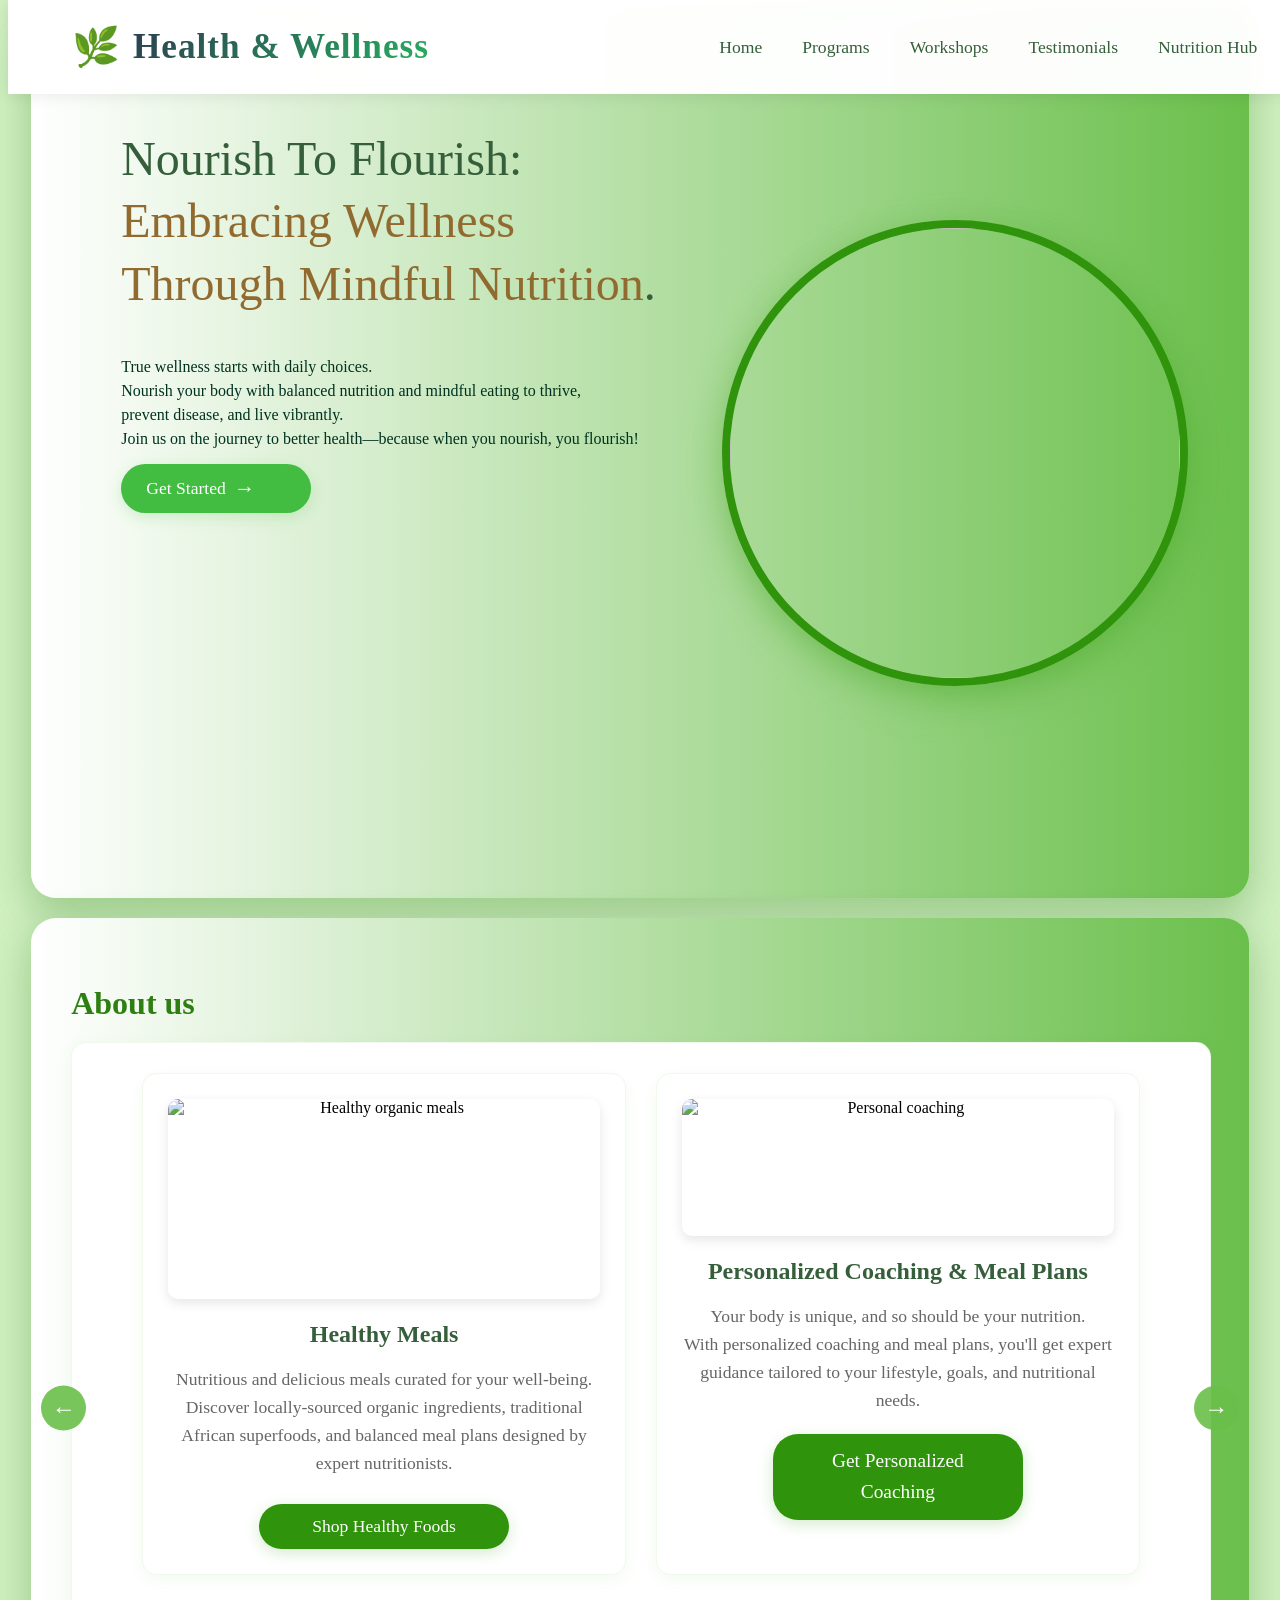
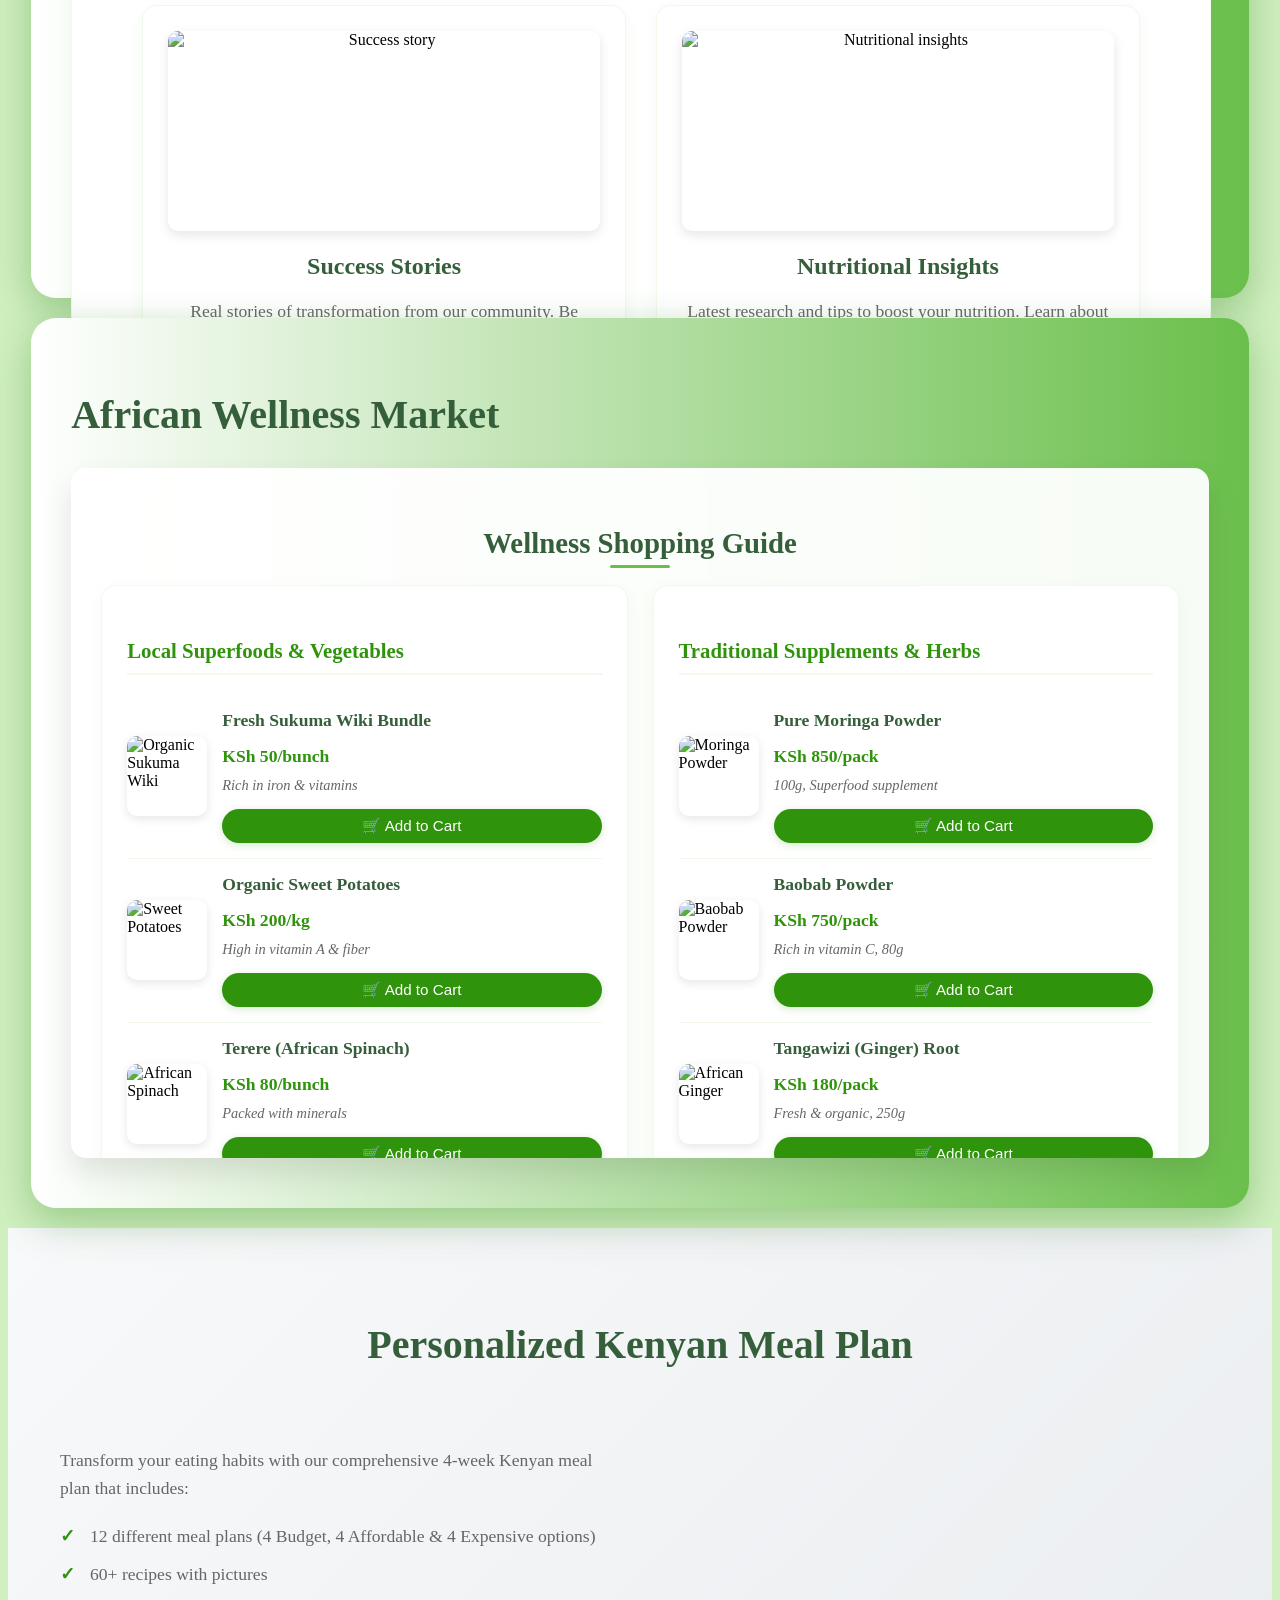
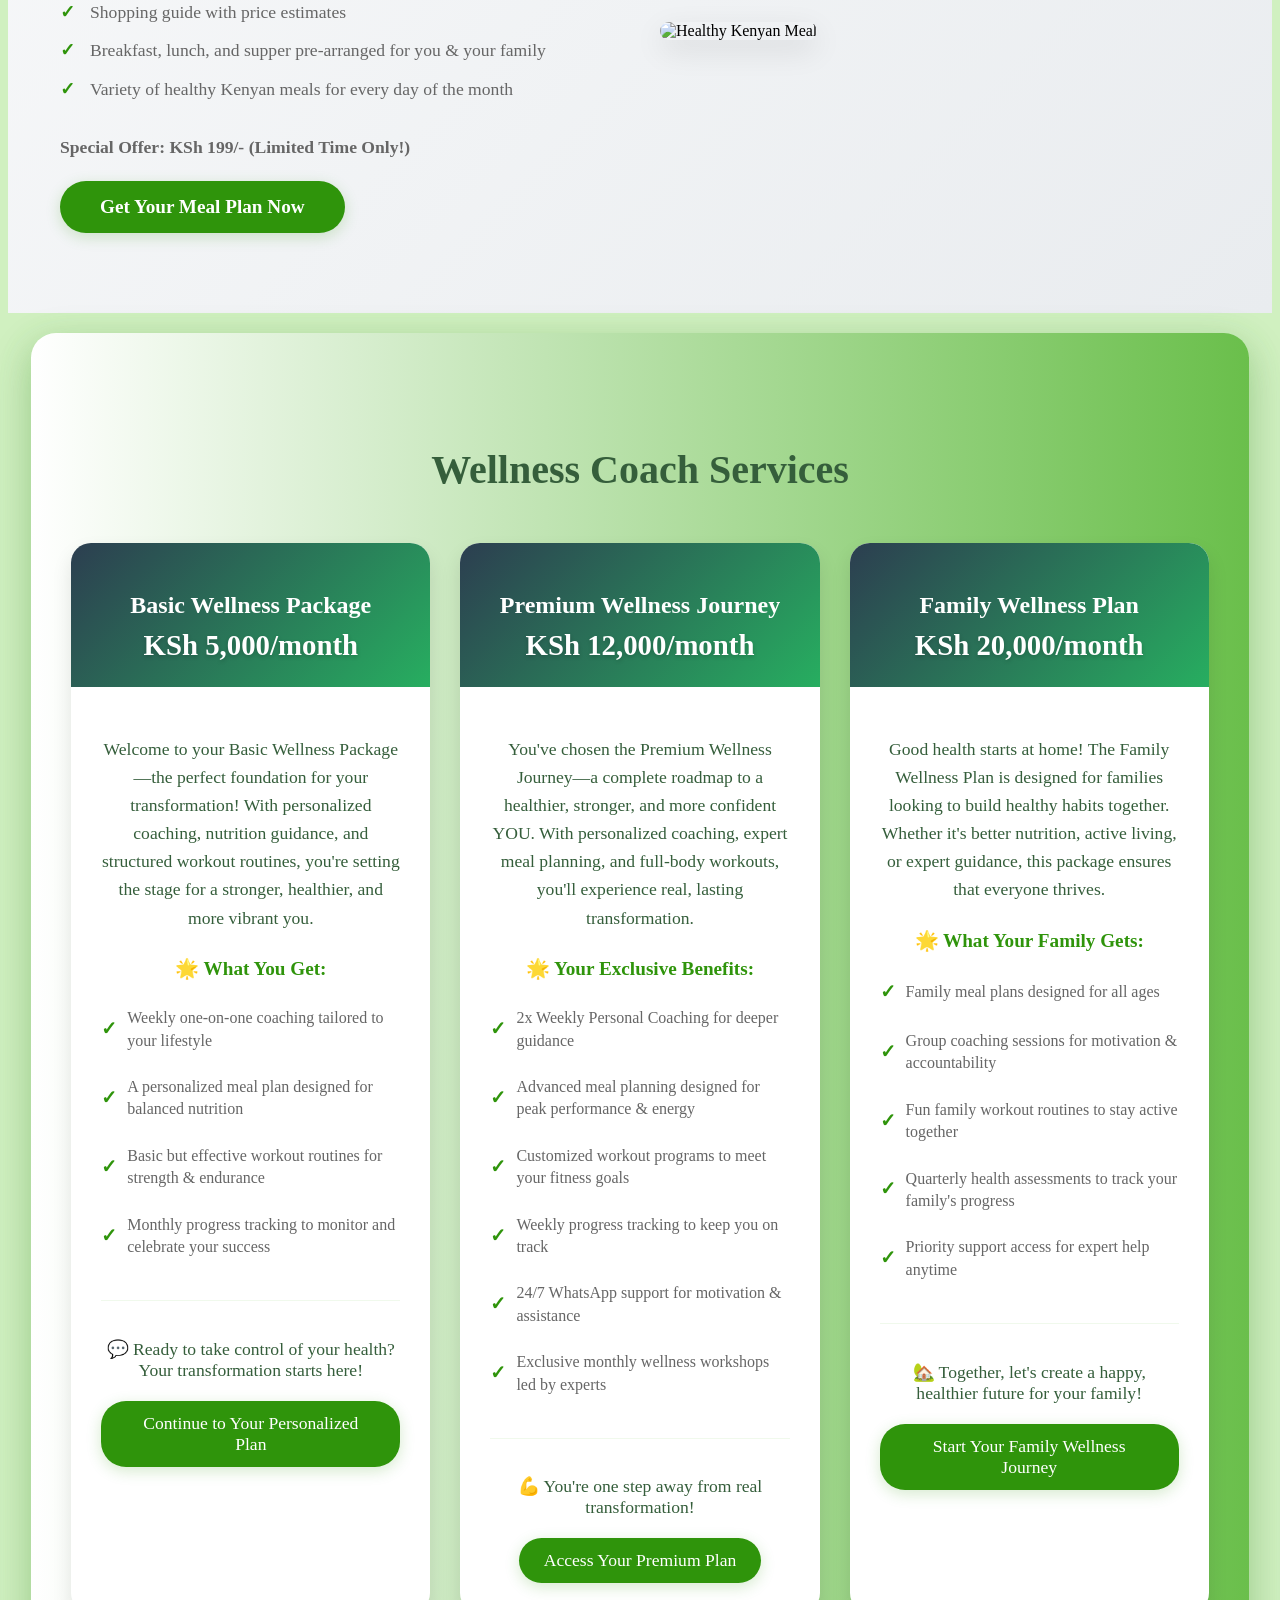
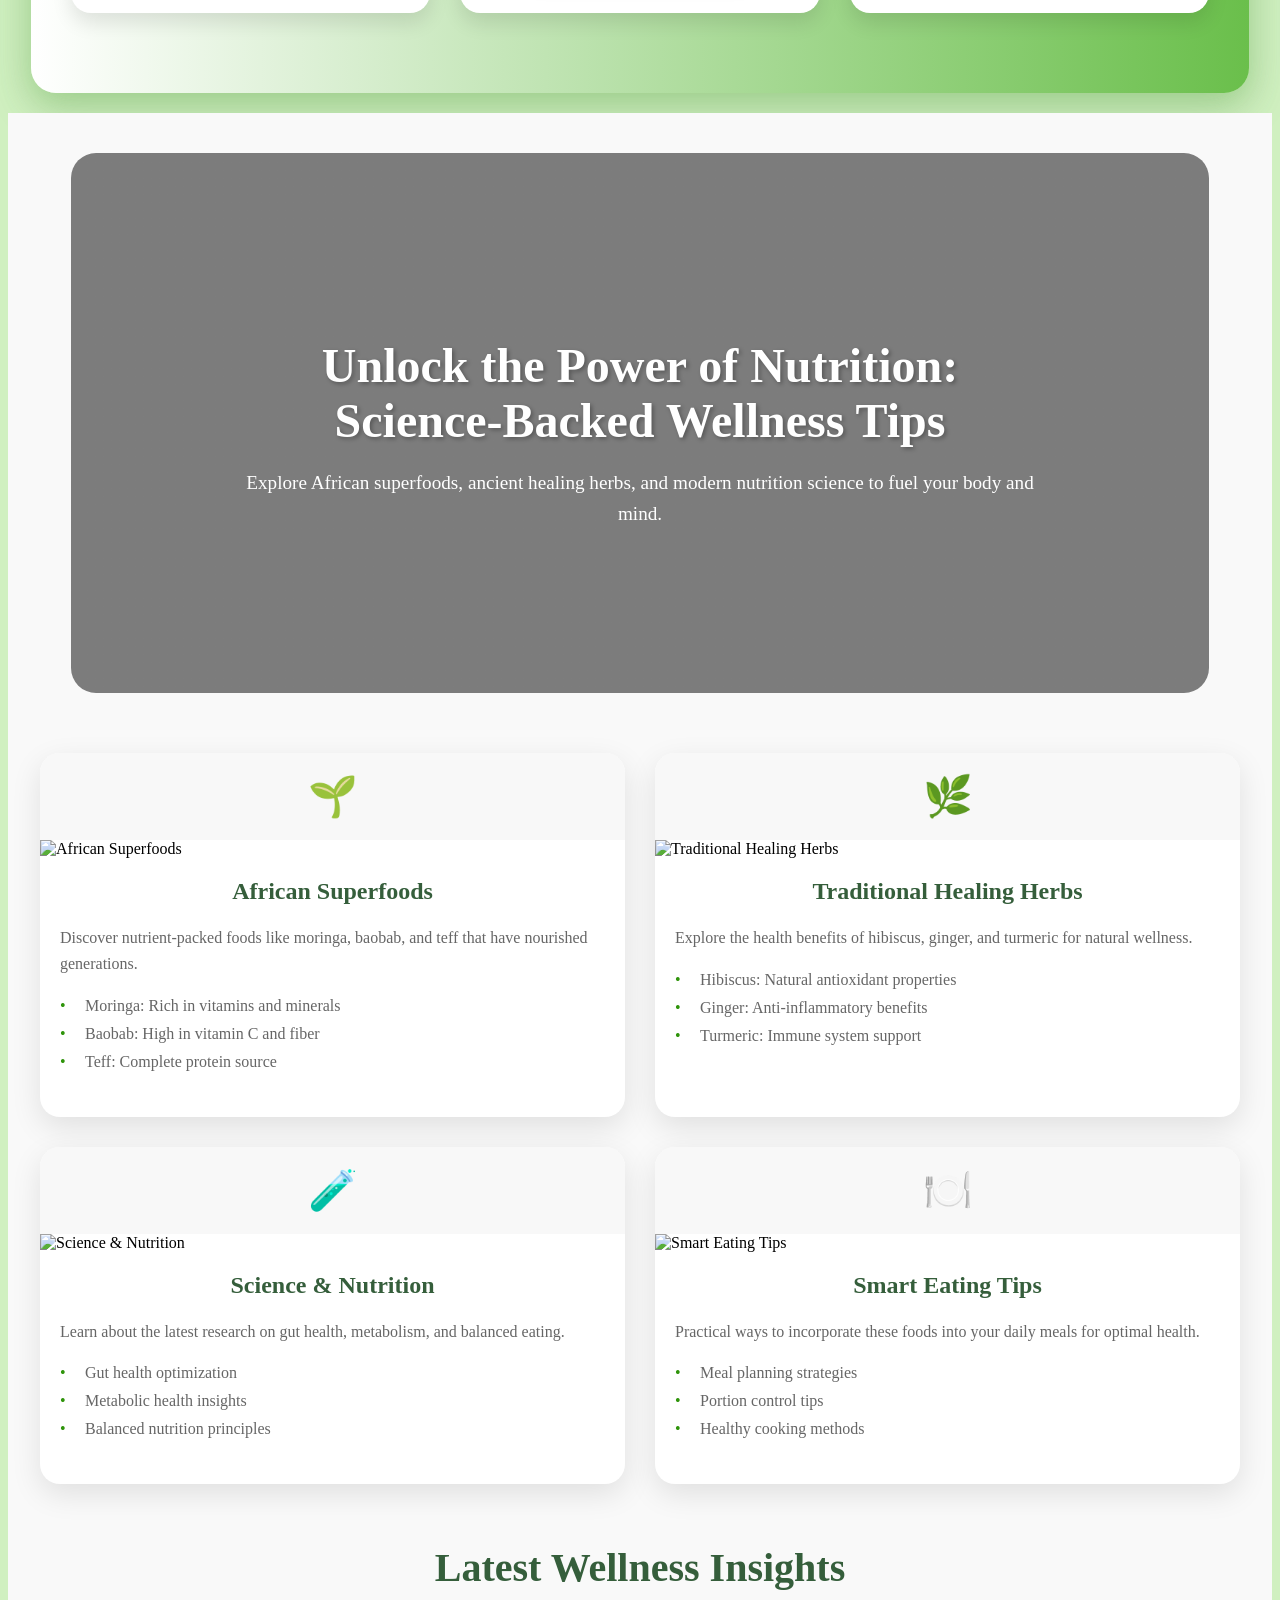
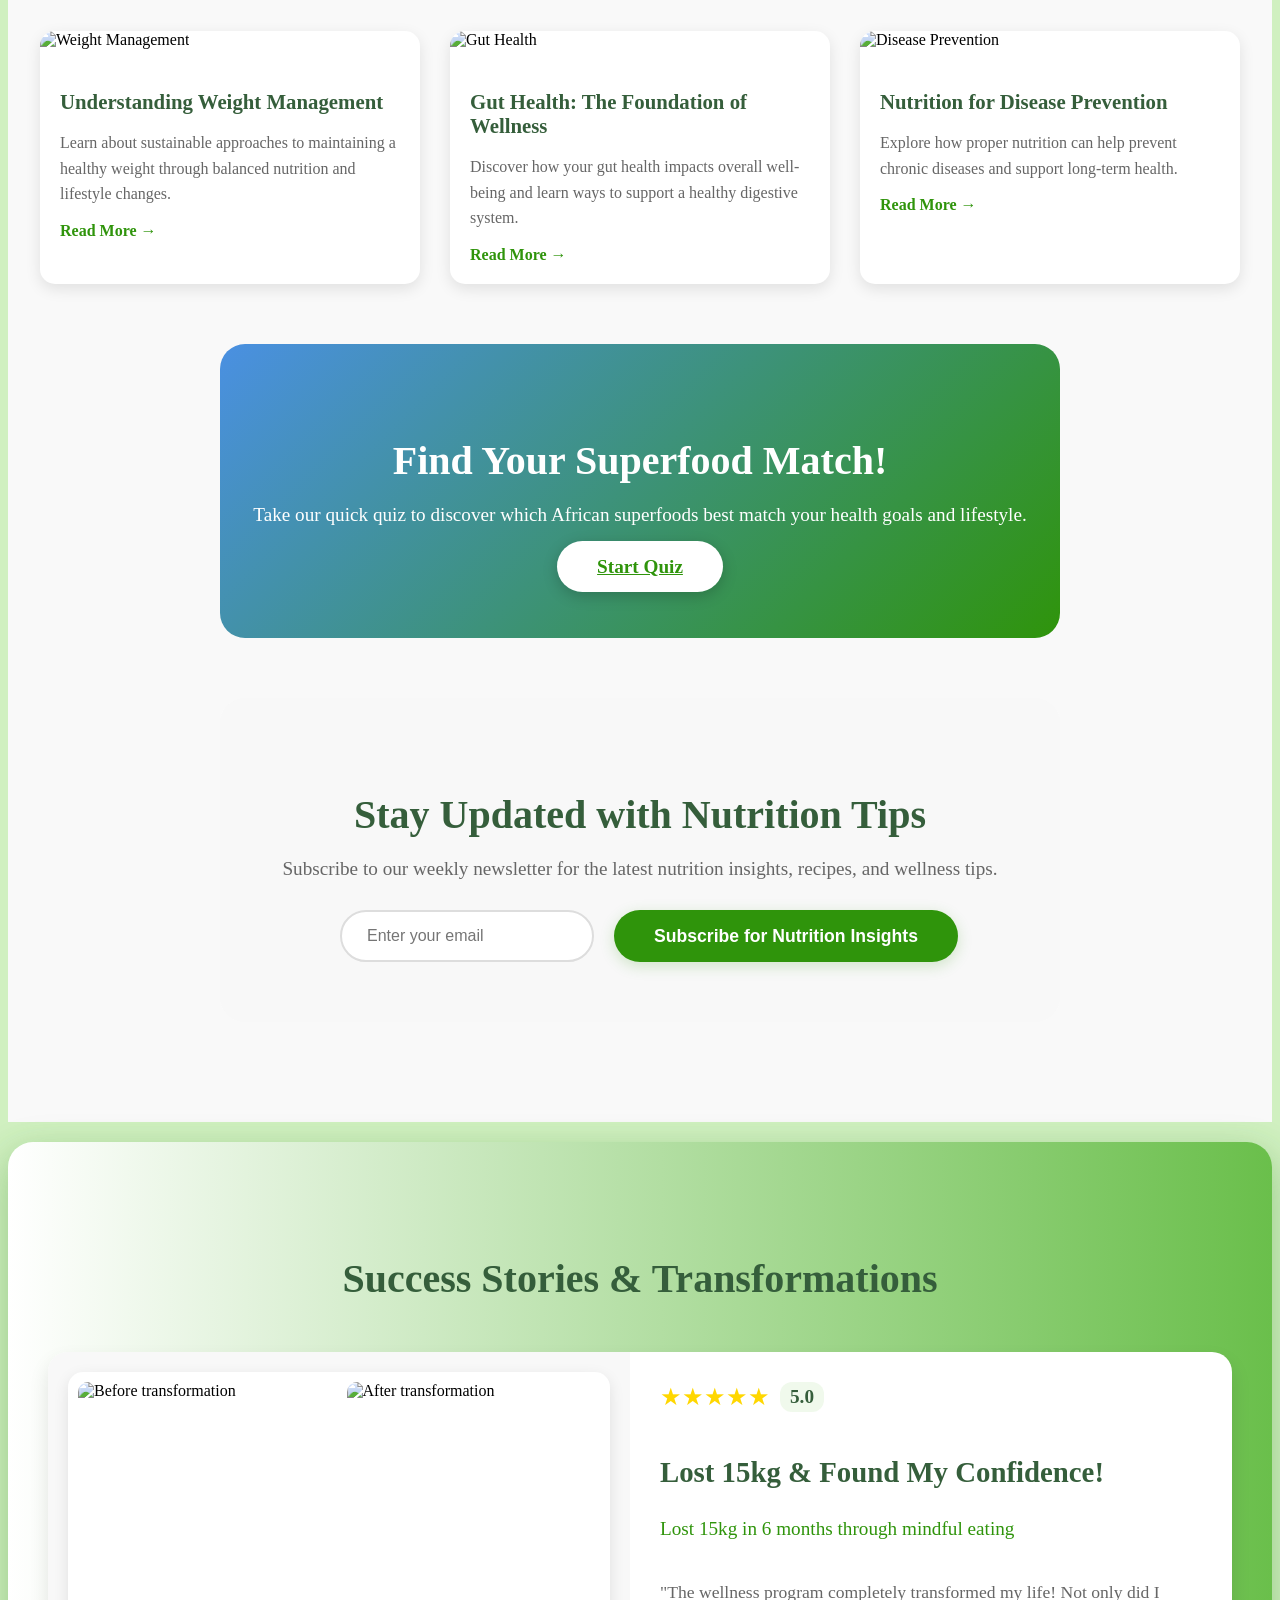
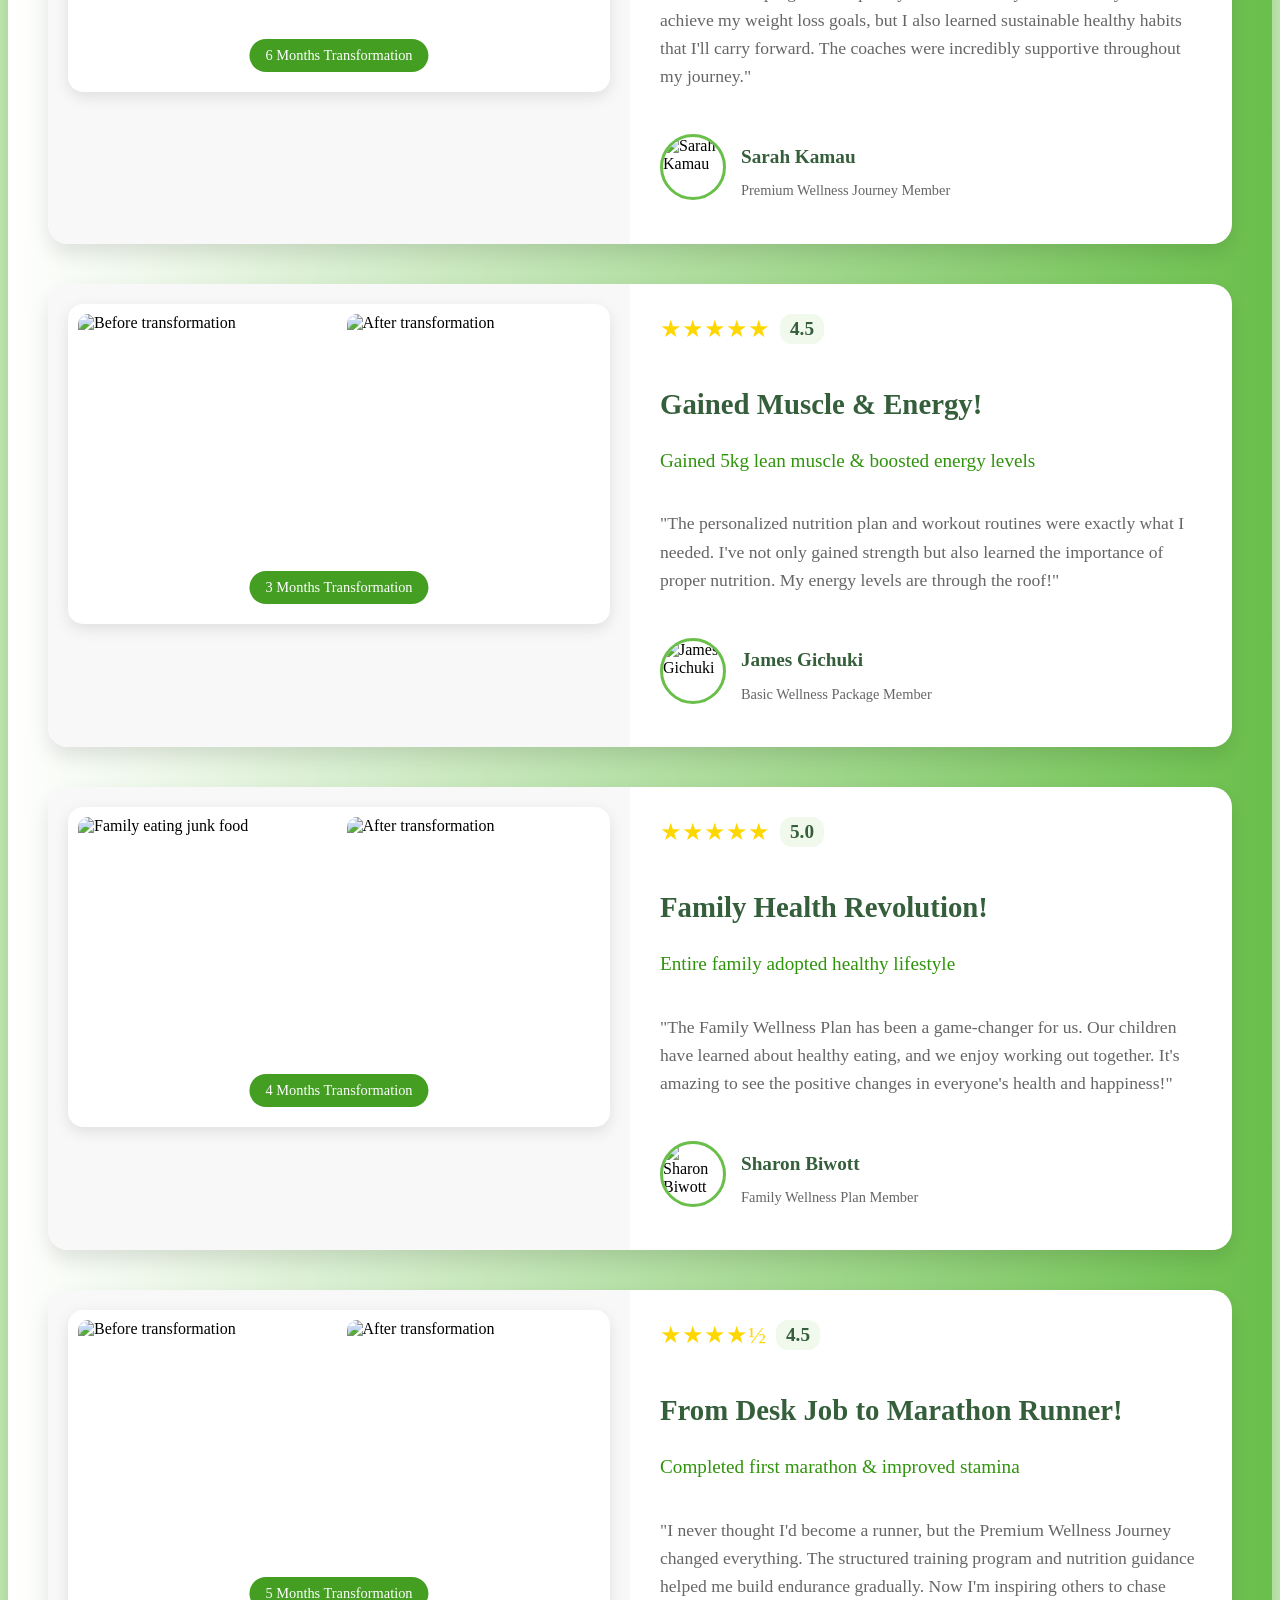
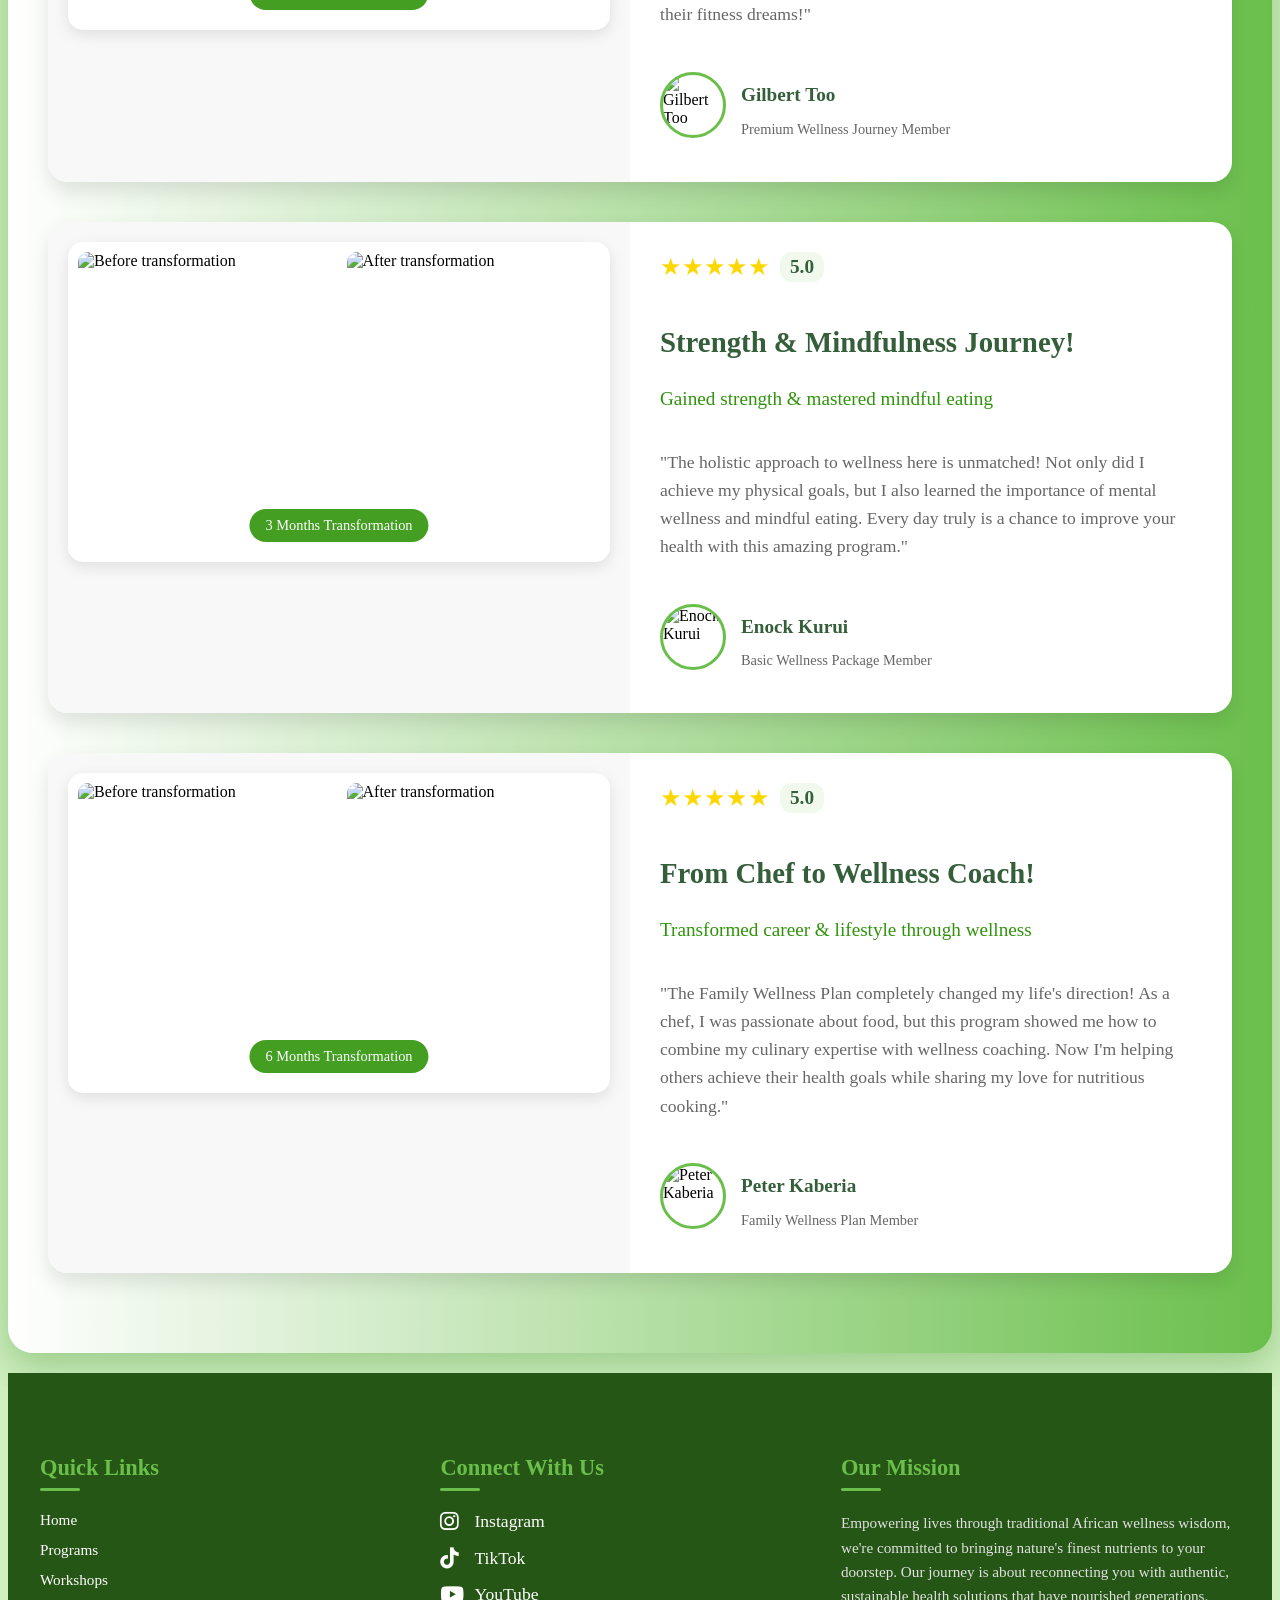
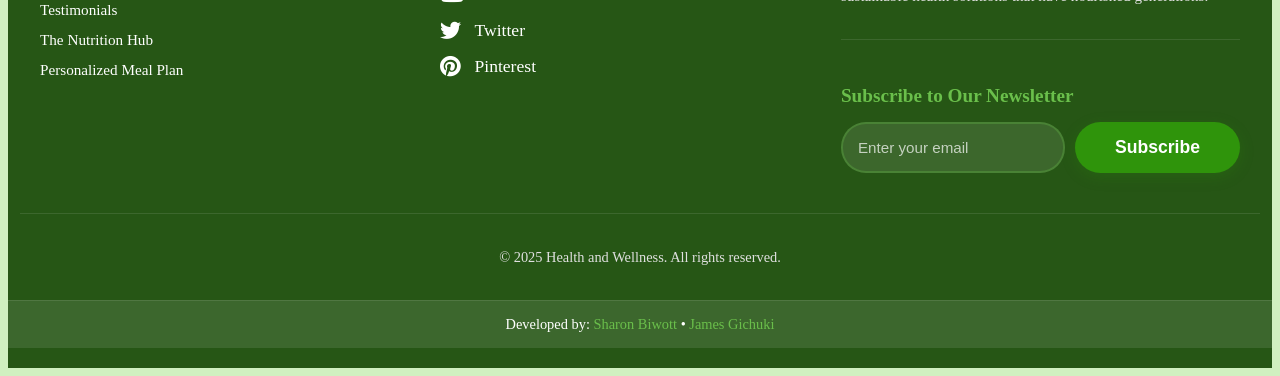
==== commit 18186a73: "Updated some details" ====
--- a/index.html
+++ b/index.html
@@ -247,7 +247,7 @@
                         <li>Variety of healthy Kenyan meals for every day of the month</li>
                     </ul>
                     <p class="price-tag">Special Offer: KSh 199/- (Limited Time Only!)</p>
-                    <a href="https://gobeyondcalories.com/kenyan-meal-plan-google/?gad_source=2&gclid=Cj0KCQjw1um-BhDtARIsABjU5x660SfZP9iy7KJ57xMPK-KL4NeaYVpaAViW85JrmboO3vz3ryv094oaAkddEALw_wcB" target="_blank" class="meal-plan-btn">Get Your Meal Plan Now</a>
+                    <a href="https://gobeyondcalories.com/kenyan-meal-plan-form/?utm_medium=paid&utm_source=ig&utm_id=120220629191060273&utm_content=120220850840230273&utm_term=120220629191050273&utm_campaign=120220629191060273&fbclid=PAZXh0bgNhZW0BMABhZGlkAascOhXJYaEBp_Giafsv0lXsS19L9_P2SsN344Pc8WQq03NI3blfwlwepxMsTSI3HtOOstvJ_aem_PdqQpdPt7xFrTw2J3dIrMQ" target="_blank" class="meal-plan-btn">Get Your Meal Plan Now</a>
                 </div>
                 <div class="meal-plan-image">
                     <img src="https://images.unsplash.com/photo-1546069901-ba9599a7e63c?w=800&auto=format" alt="Healthy Kenyan Meal">
@@ -643,10 +643,7 @@
         <div class="credits-section">
             <p>Developed by: 
                 <a href="https://github.com/Biwott362" target="_blank">Sharon Biwott</a> • 
-                <a href="https://github.com/James-Gichuki2104" target="_blank">James Gichuki</a> • 
-                <a href="https://github.com/Tookip" target="_blank">Gilbert Too</a> •
-                <a href="https://github.com/Enock12-kip" target="_blank">Enock Kurui</a> •
-                <a href="https://github.com/kaberia-peter" target="_blank">Peter Kaberia</a>
+                <a href="https://github.com/James-Gichuki2104" target="_blank">James Gichuki</a> 
             </p>
         </div>
     </footer>
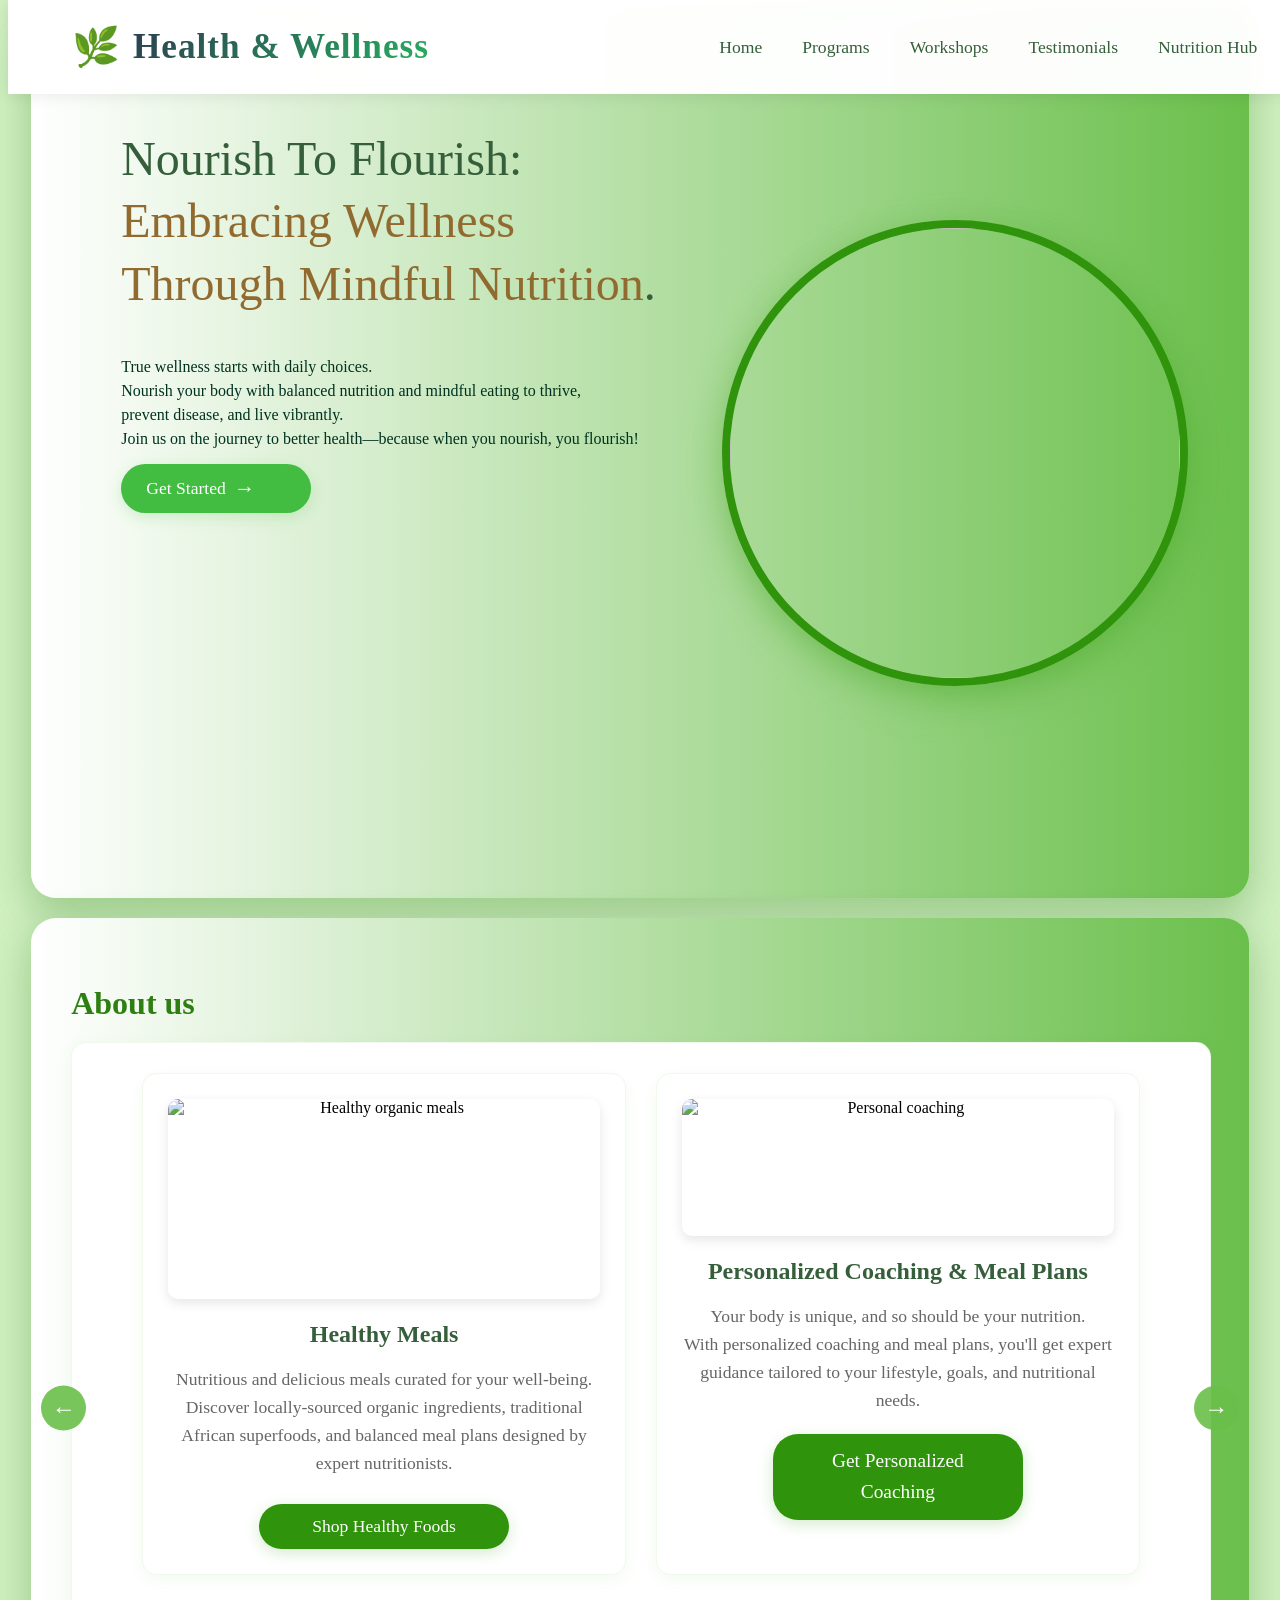
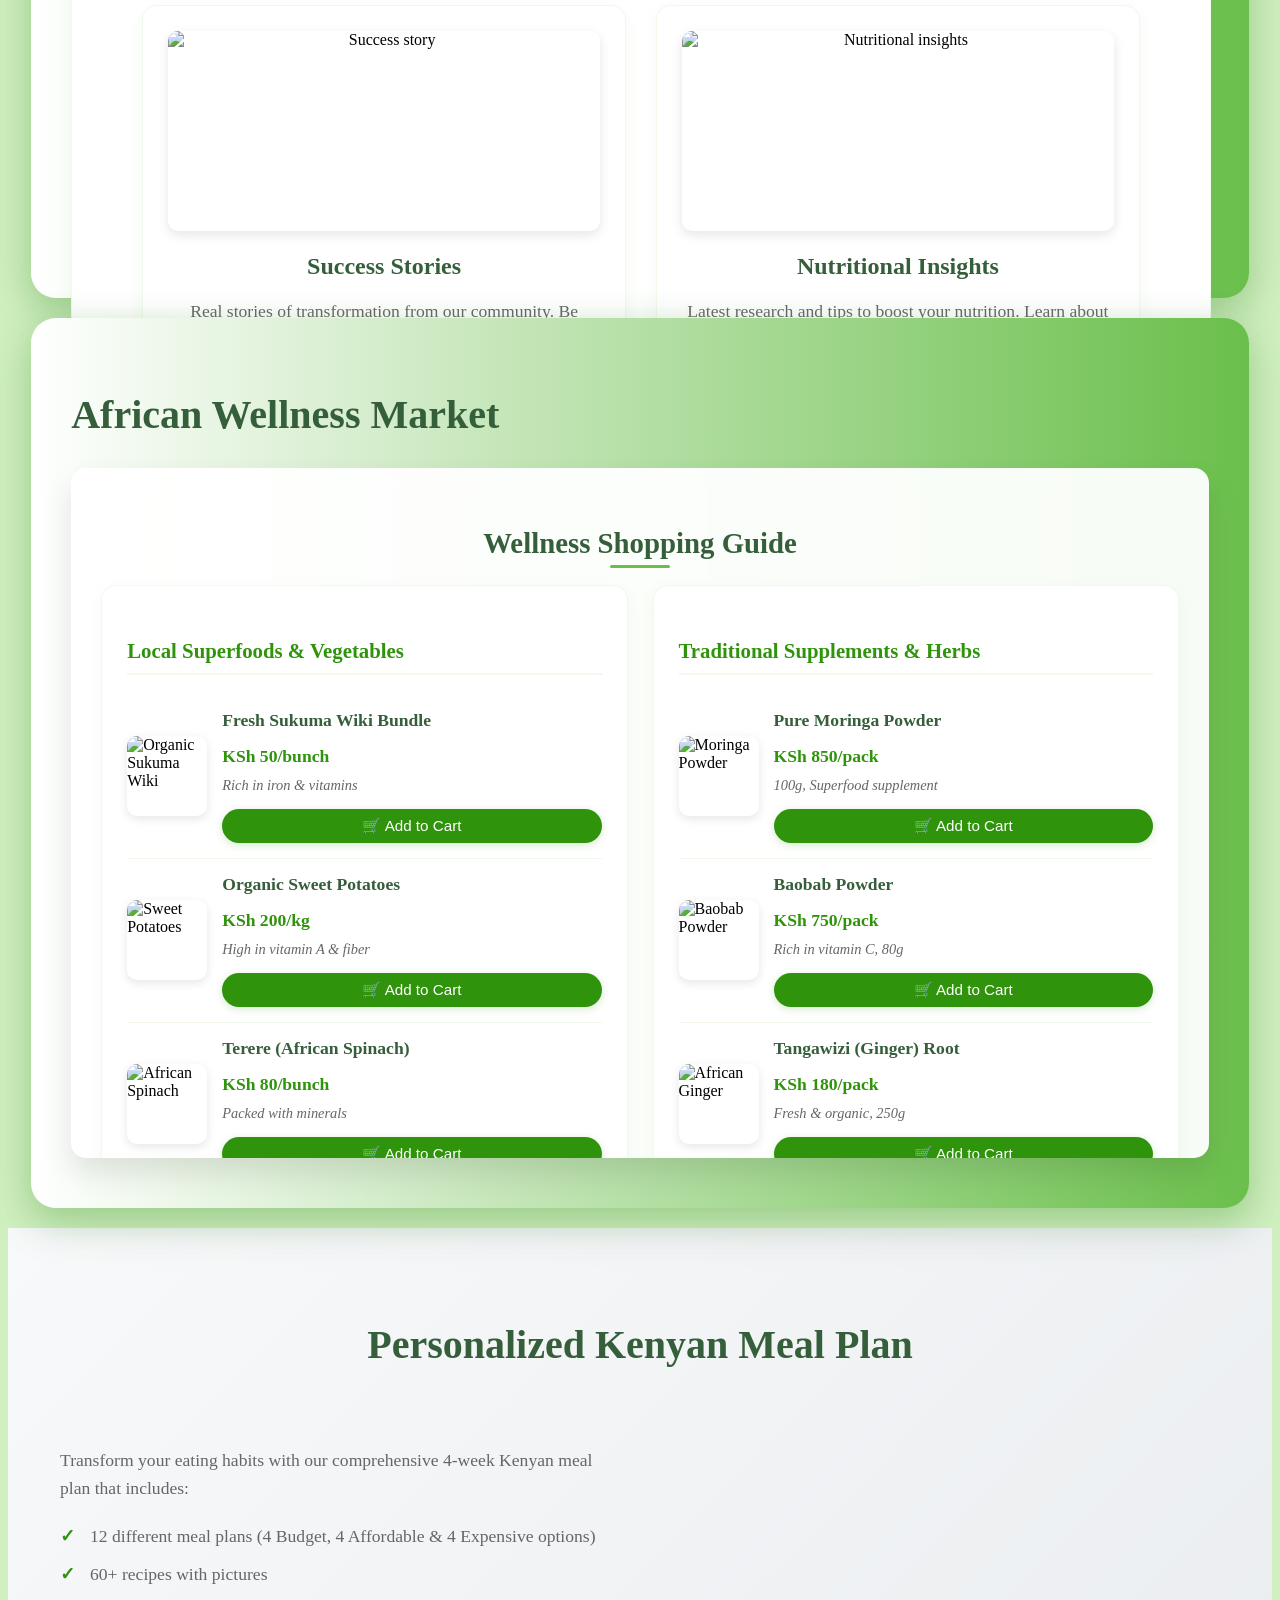
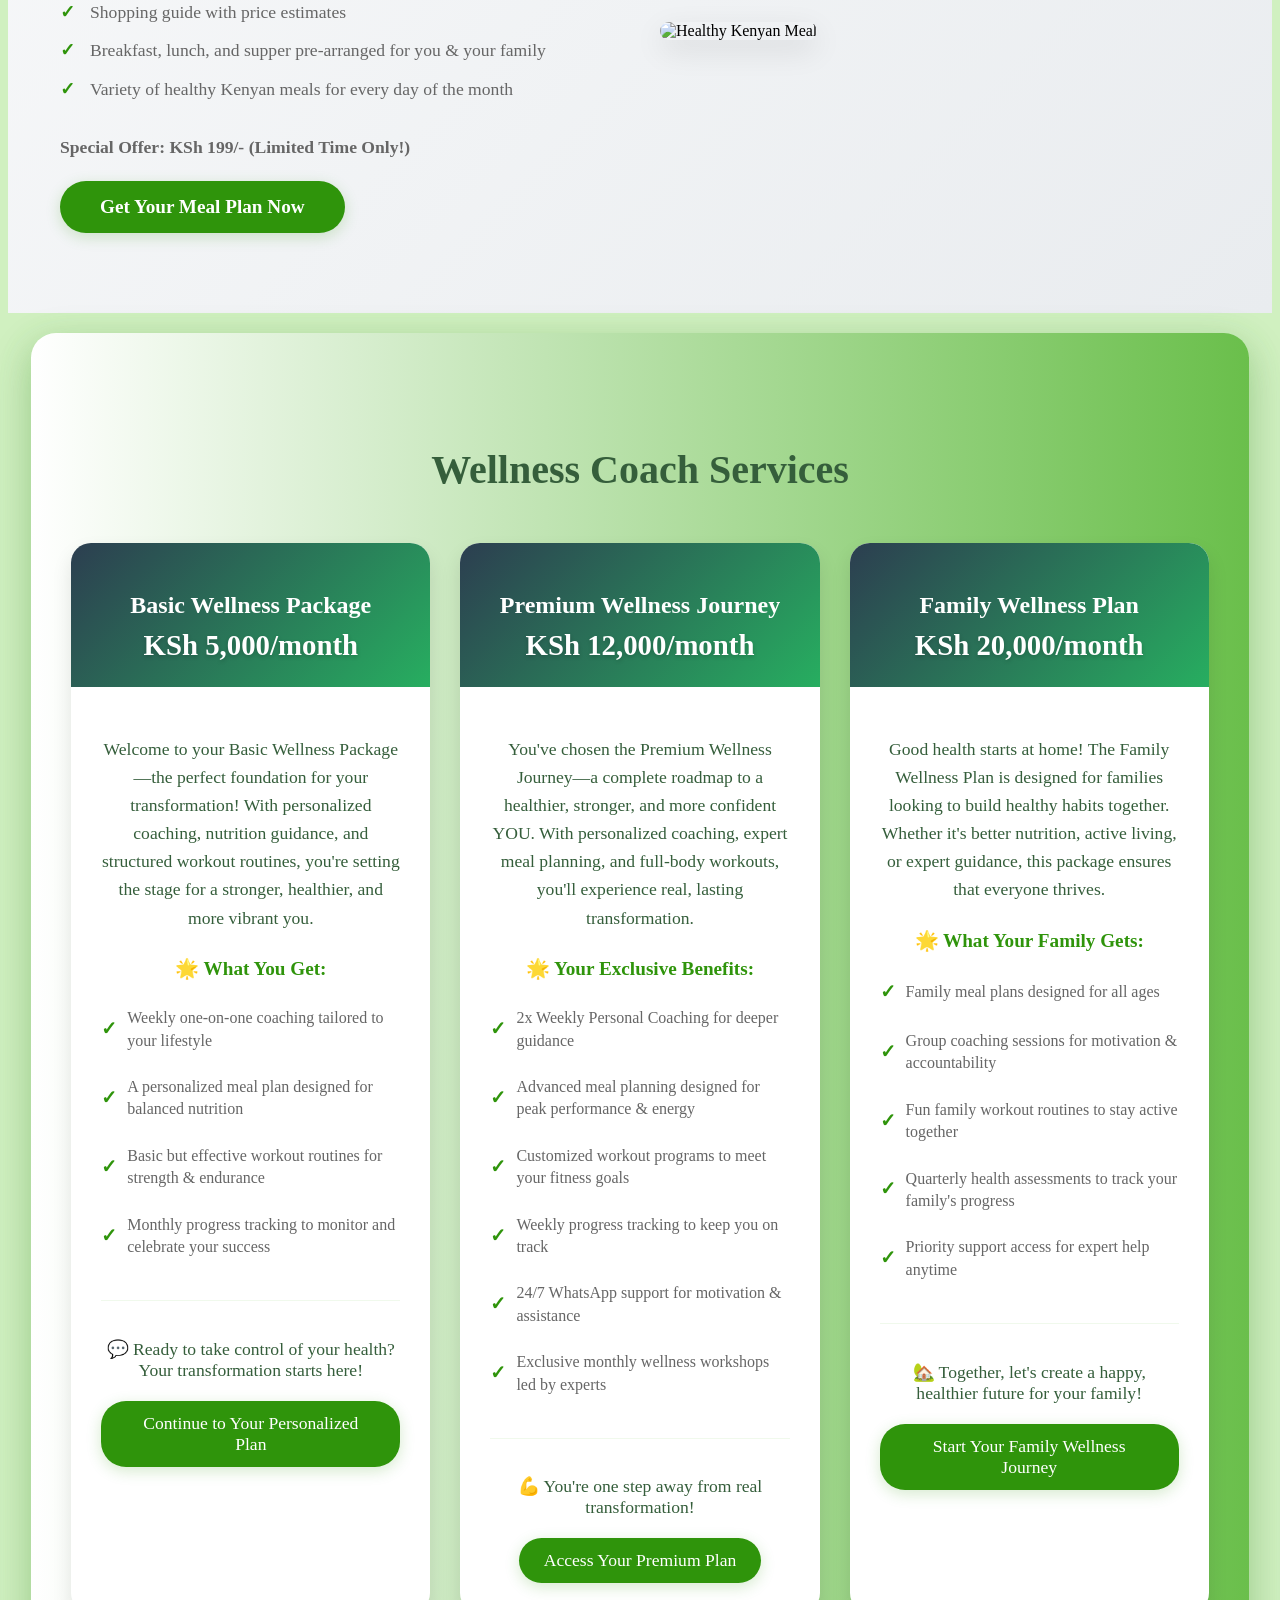
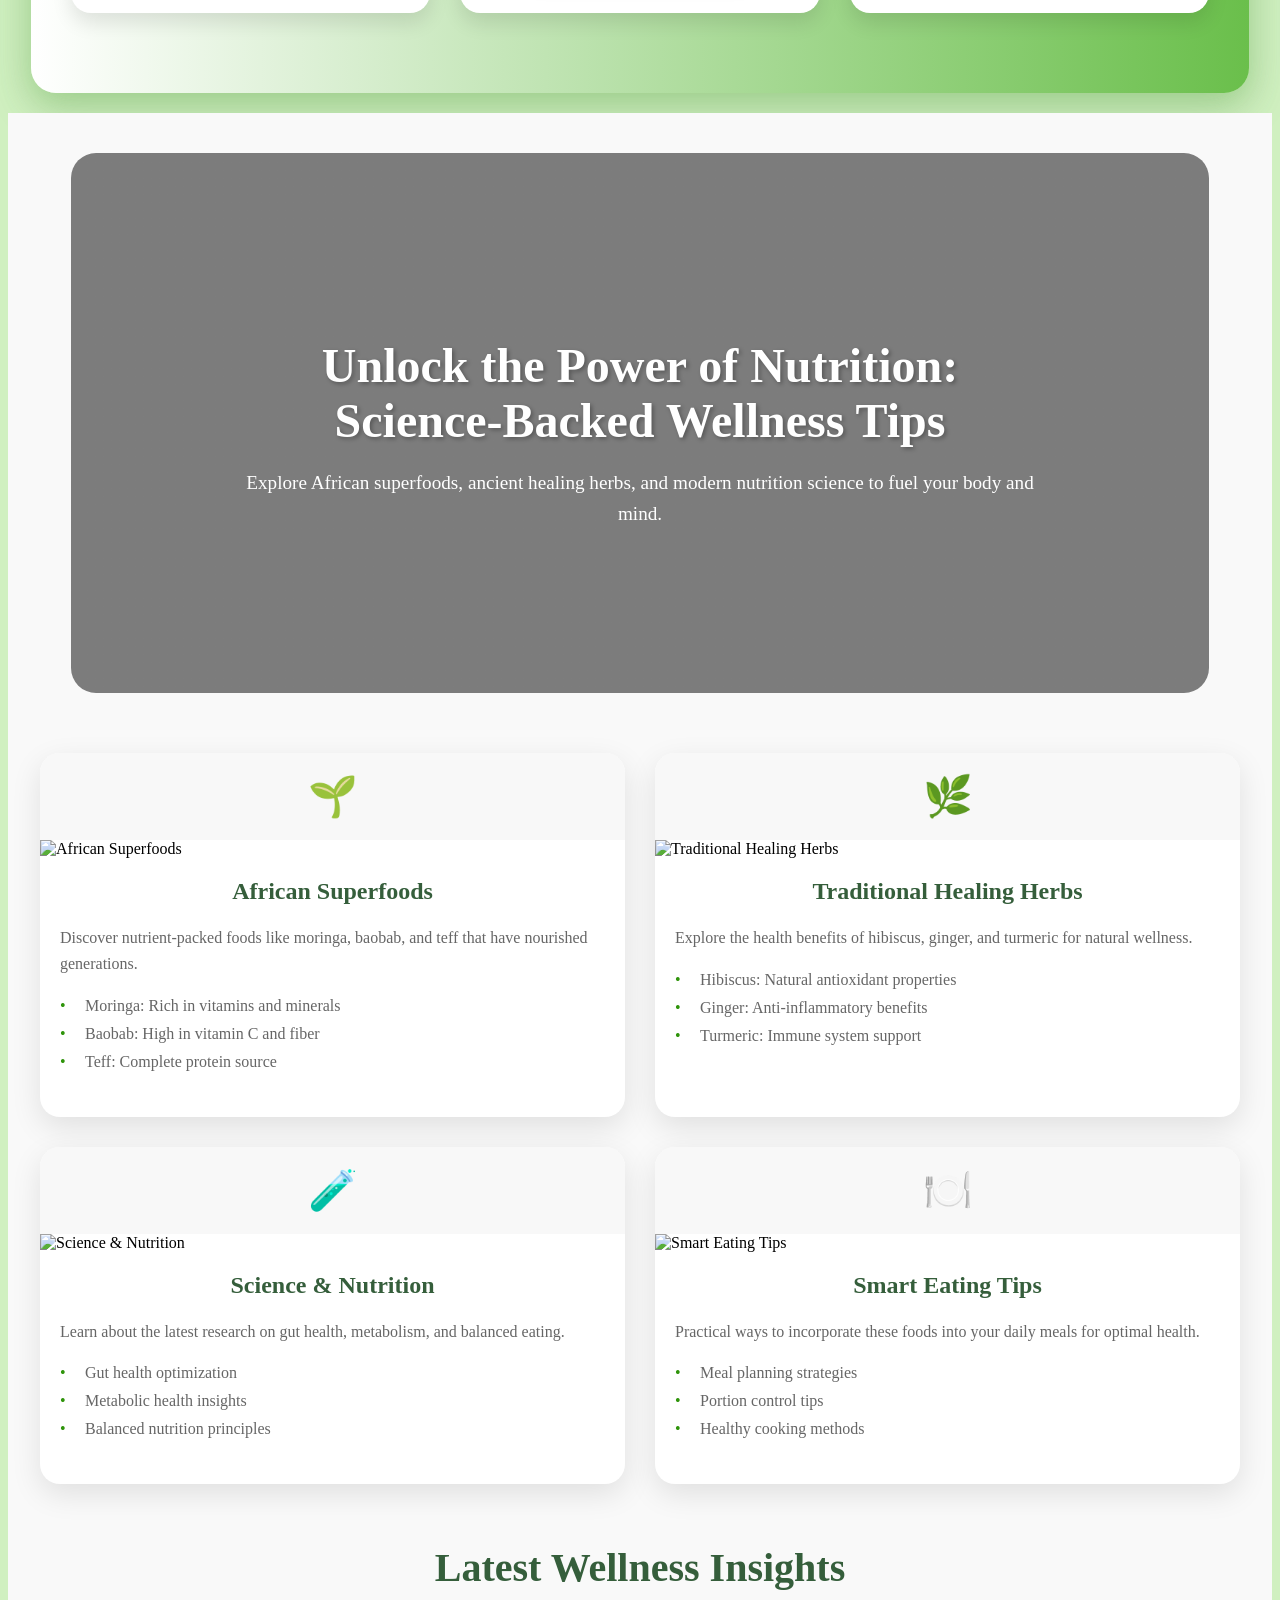
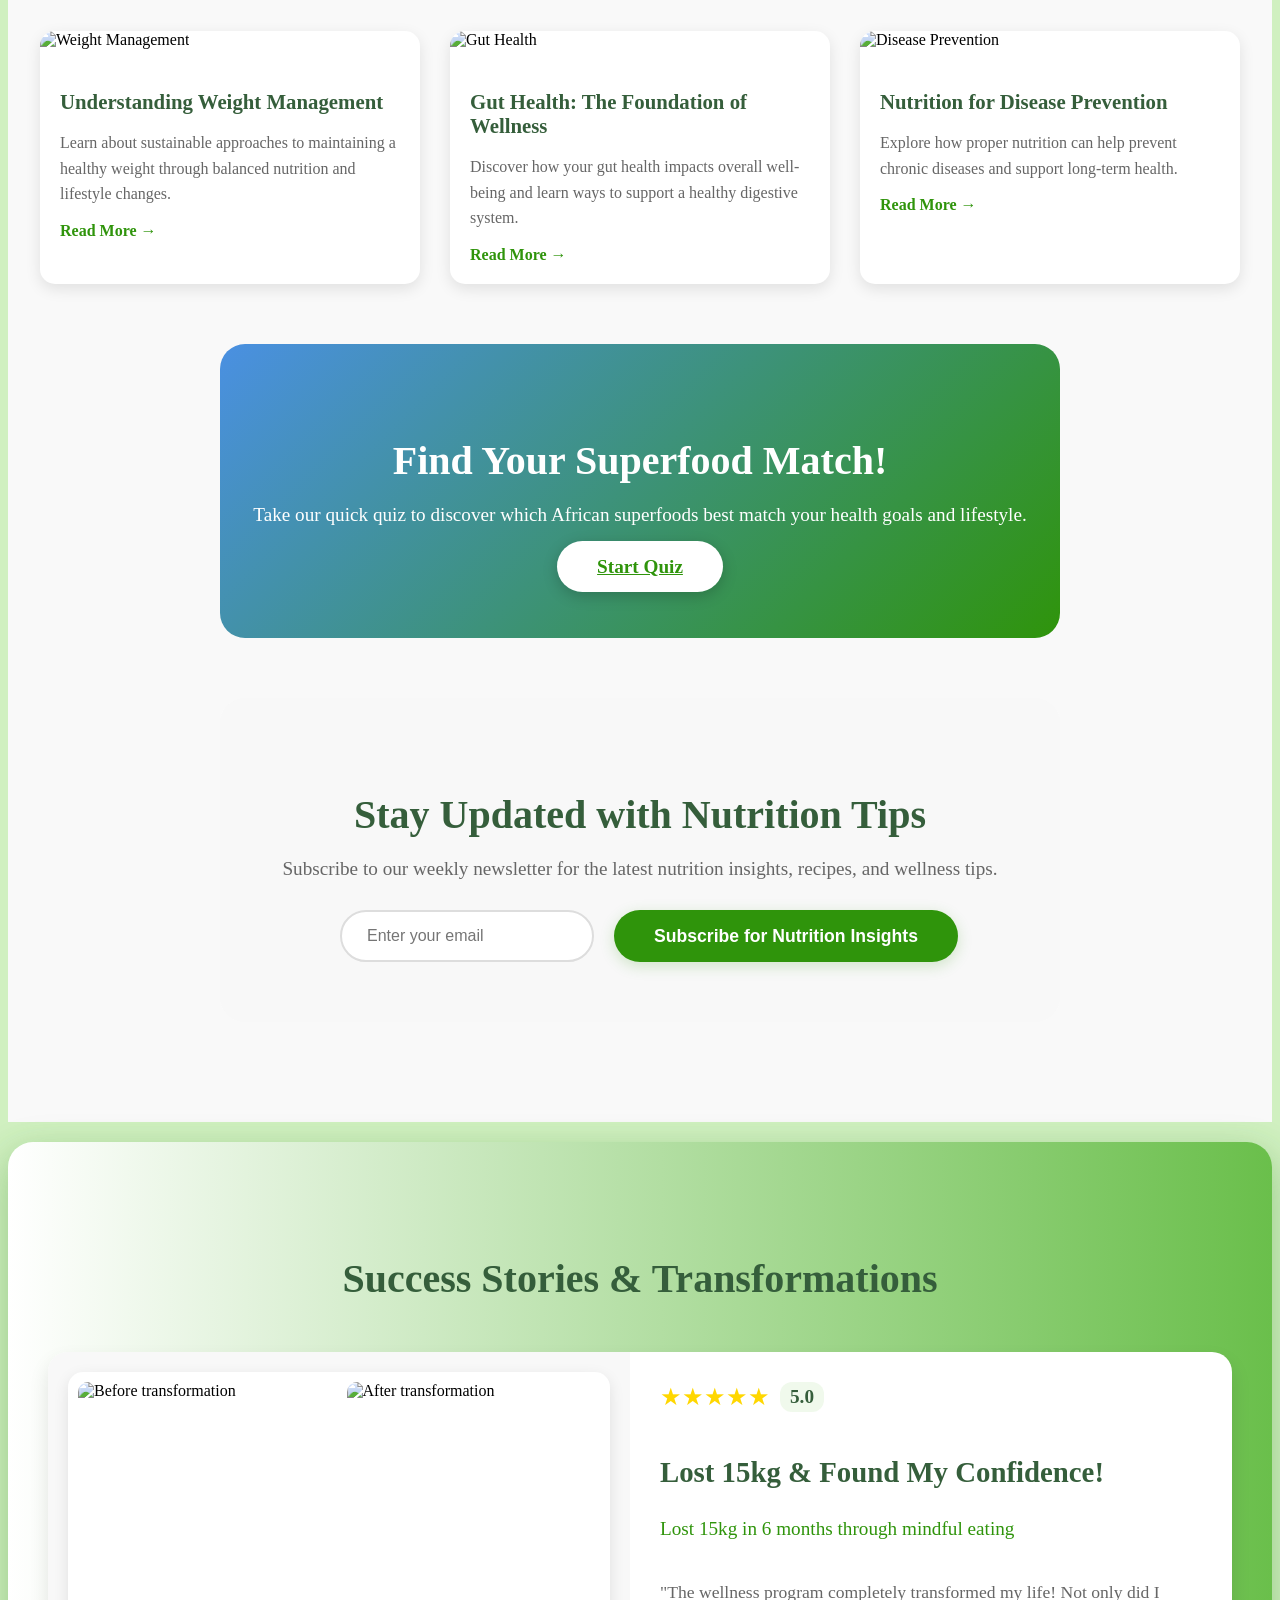
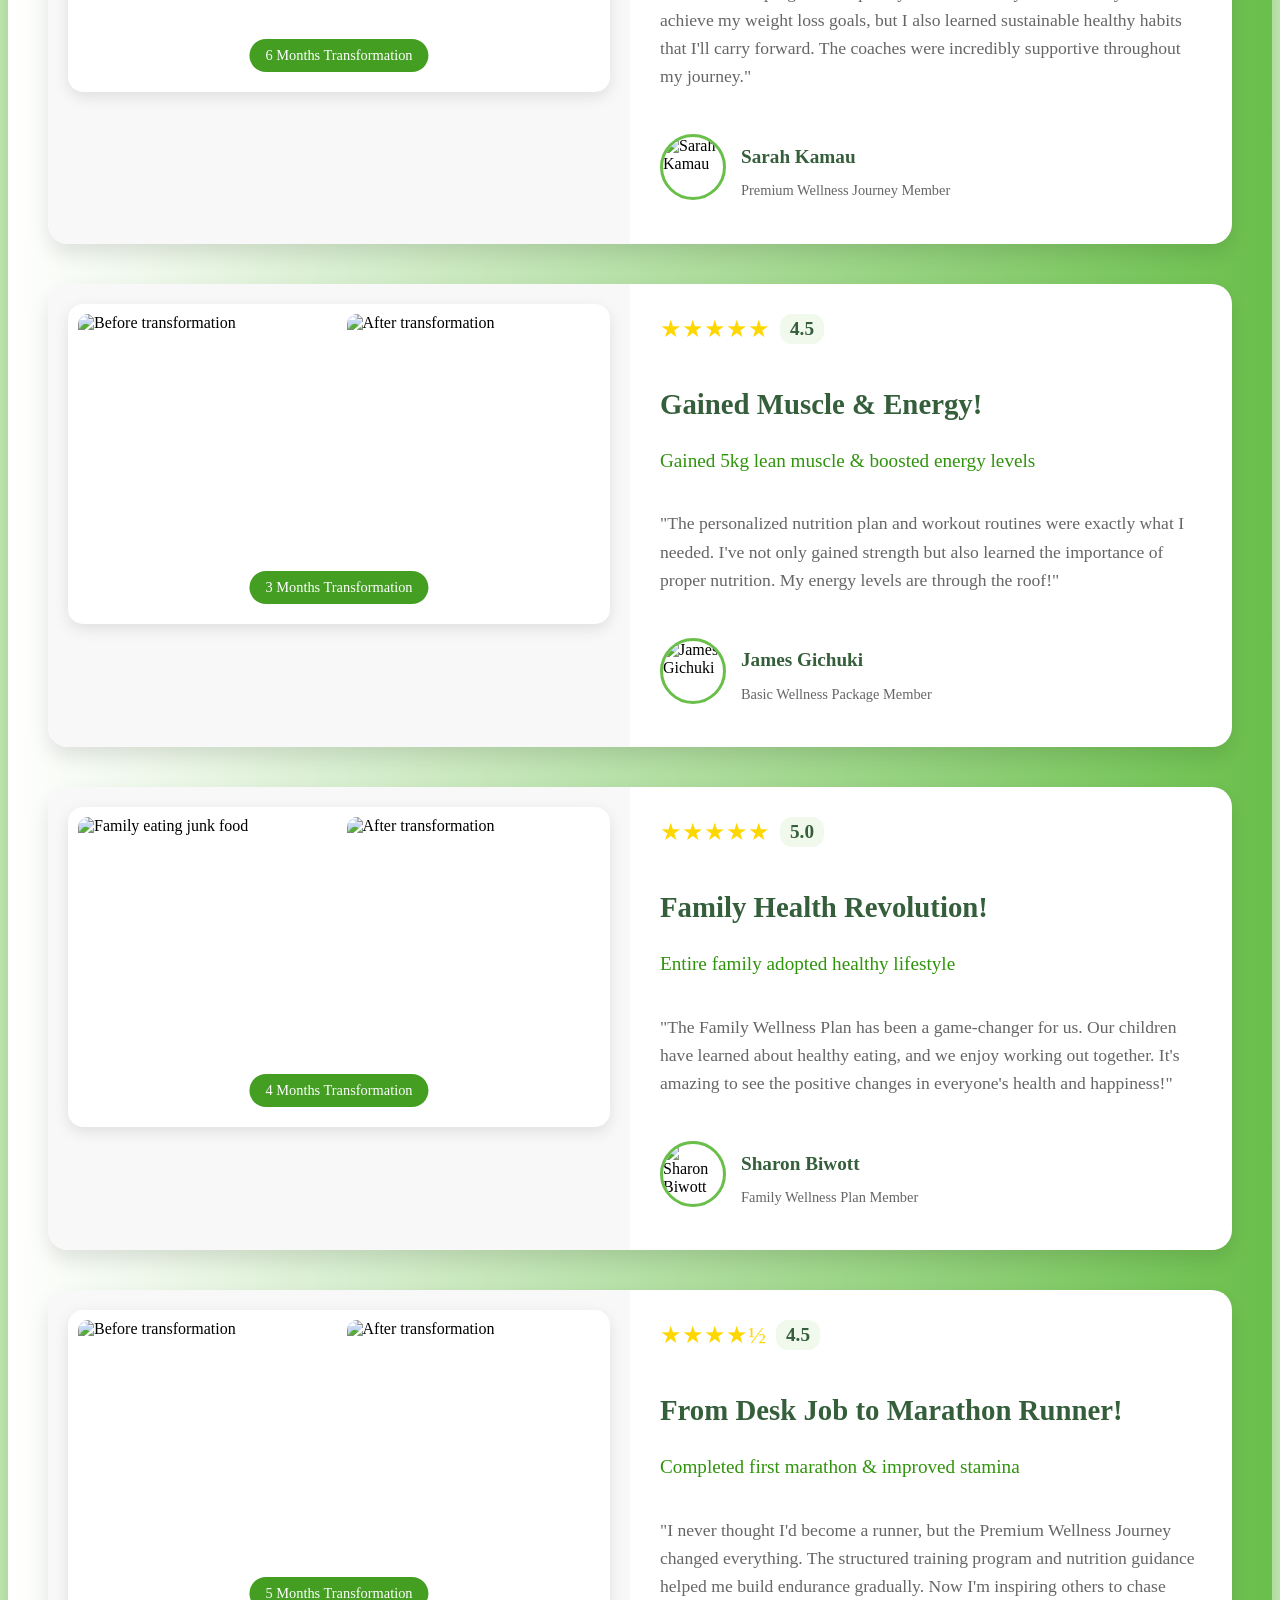
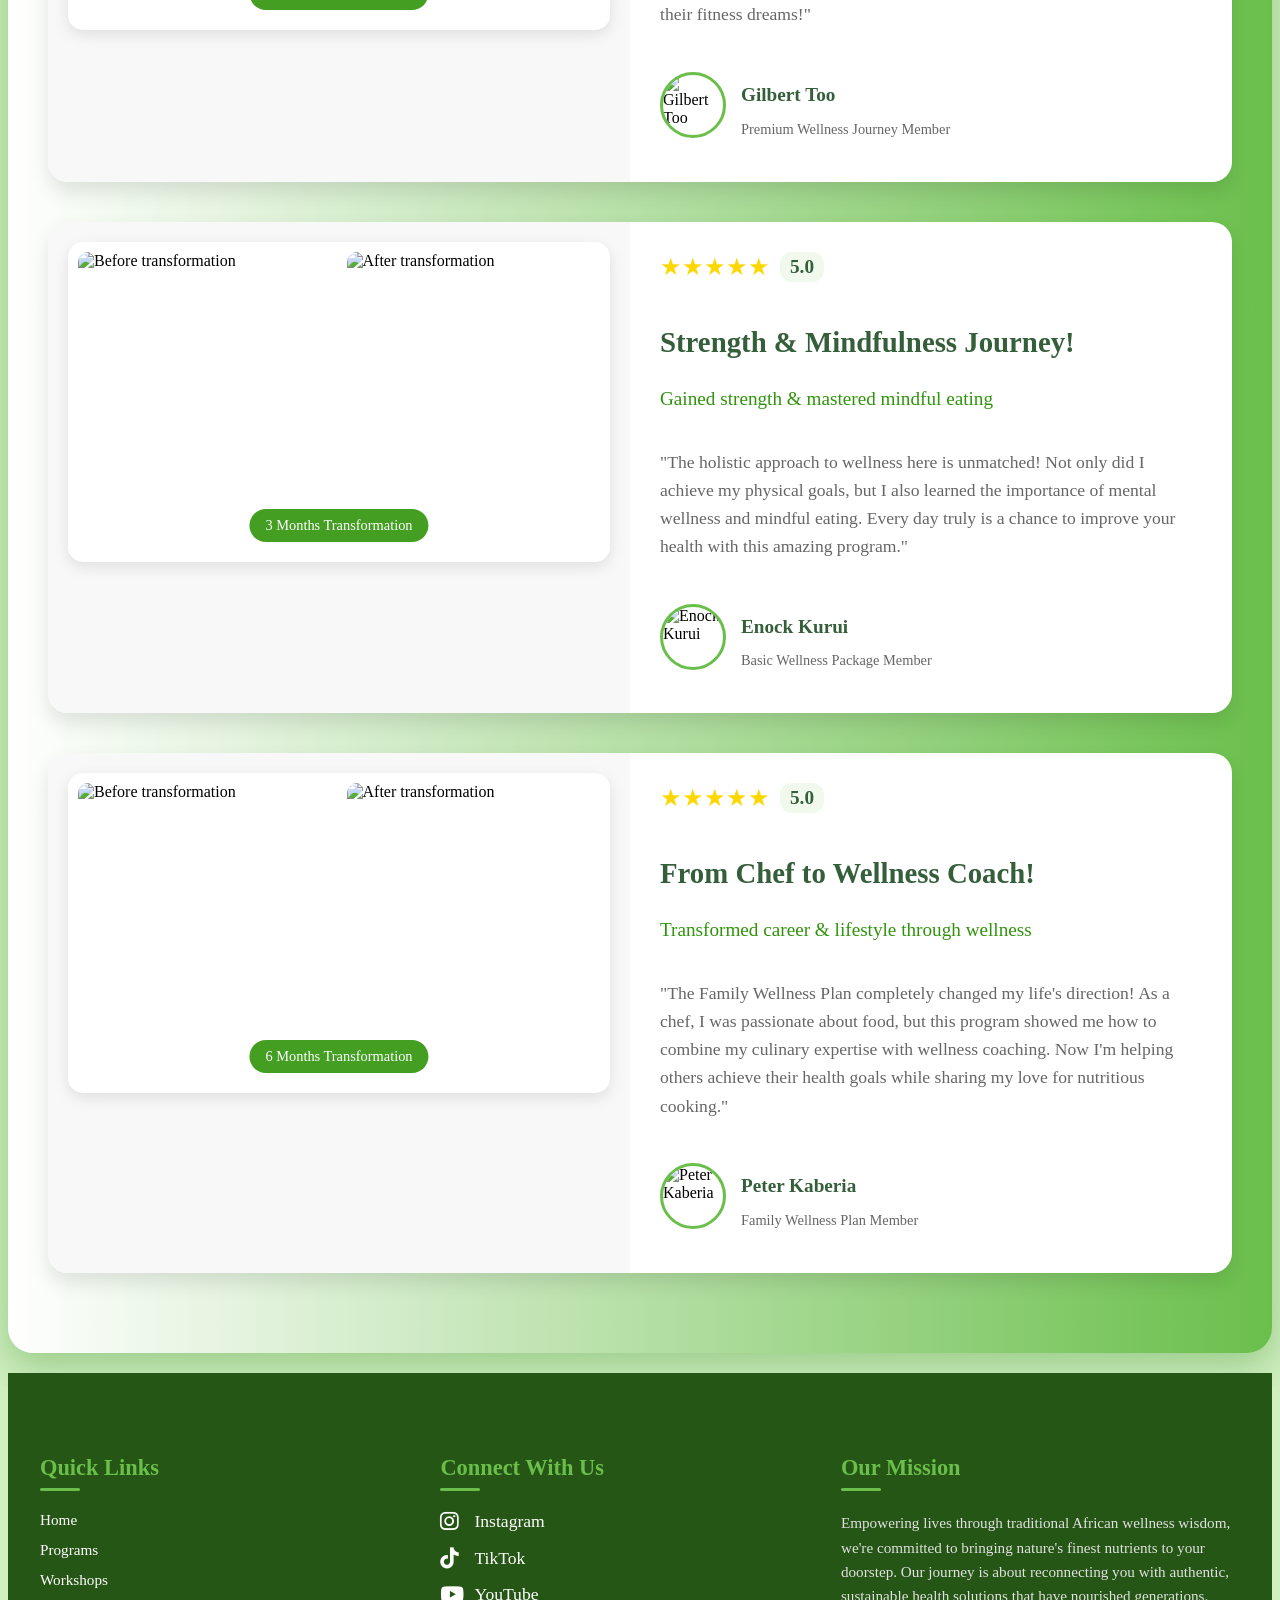
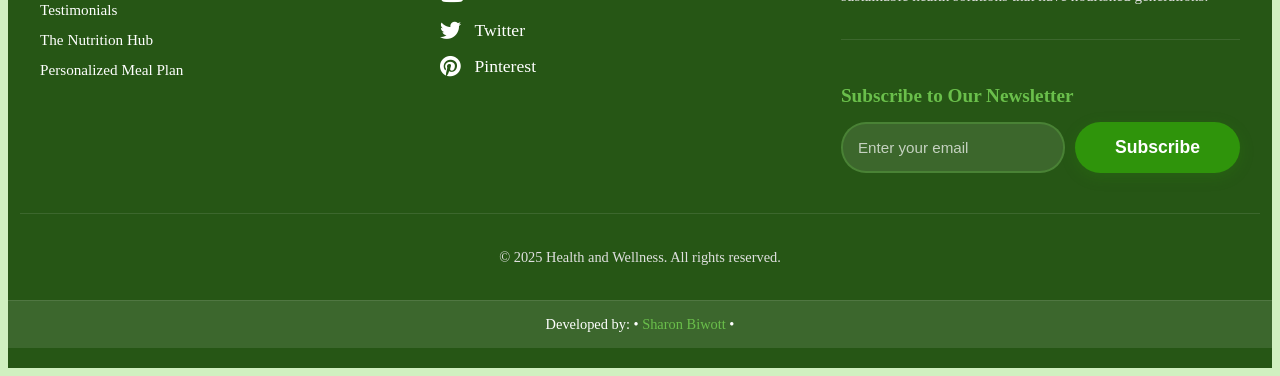
==== commit 6ad8fa3b: "Named the owner" ====
--- a/index.html
+++ b/index.html
@@ -642,8 +642,8 @@
         </div>
         <div class="credits-section">
             <p>Developed by: 
-                <a href="https://github.com/Biwott362" target="_blank">Sharon Biwott</a> • 
-                <a href="https://github.com/James-Gichuki2104" target="_blank">James Gichuki</a> 
+                 • <a href="https://github.com/Biwott362" target="_blank">Sharon Biwott</a> • 
+     
             </p>
         </div>
     </footer>
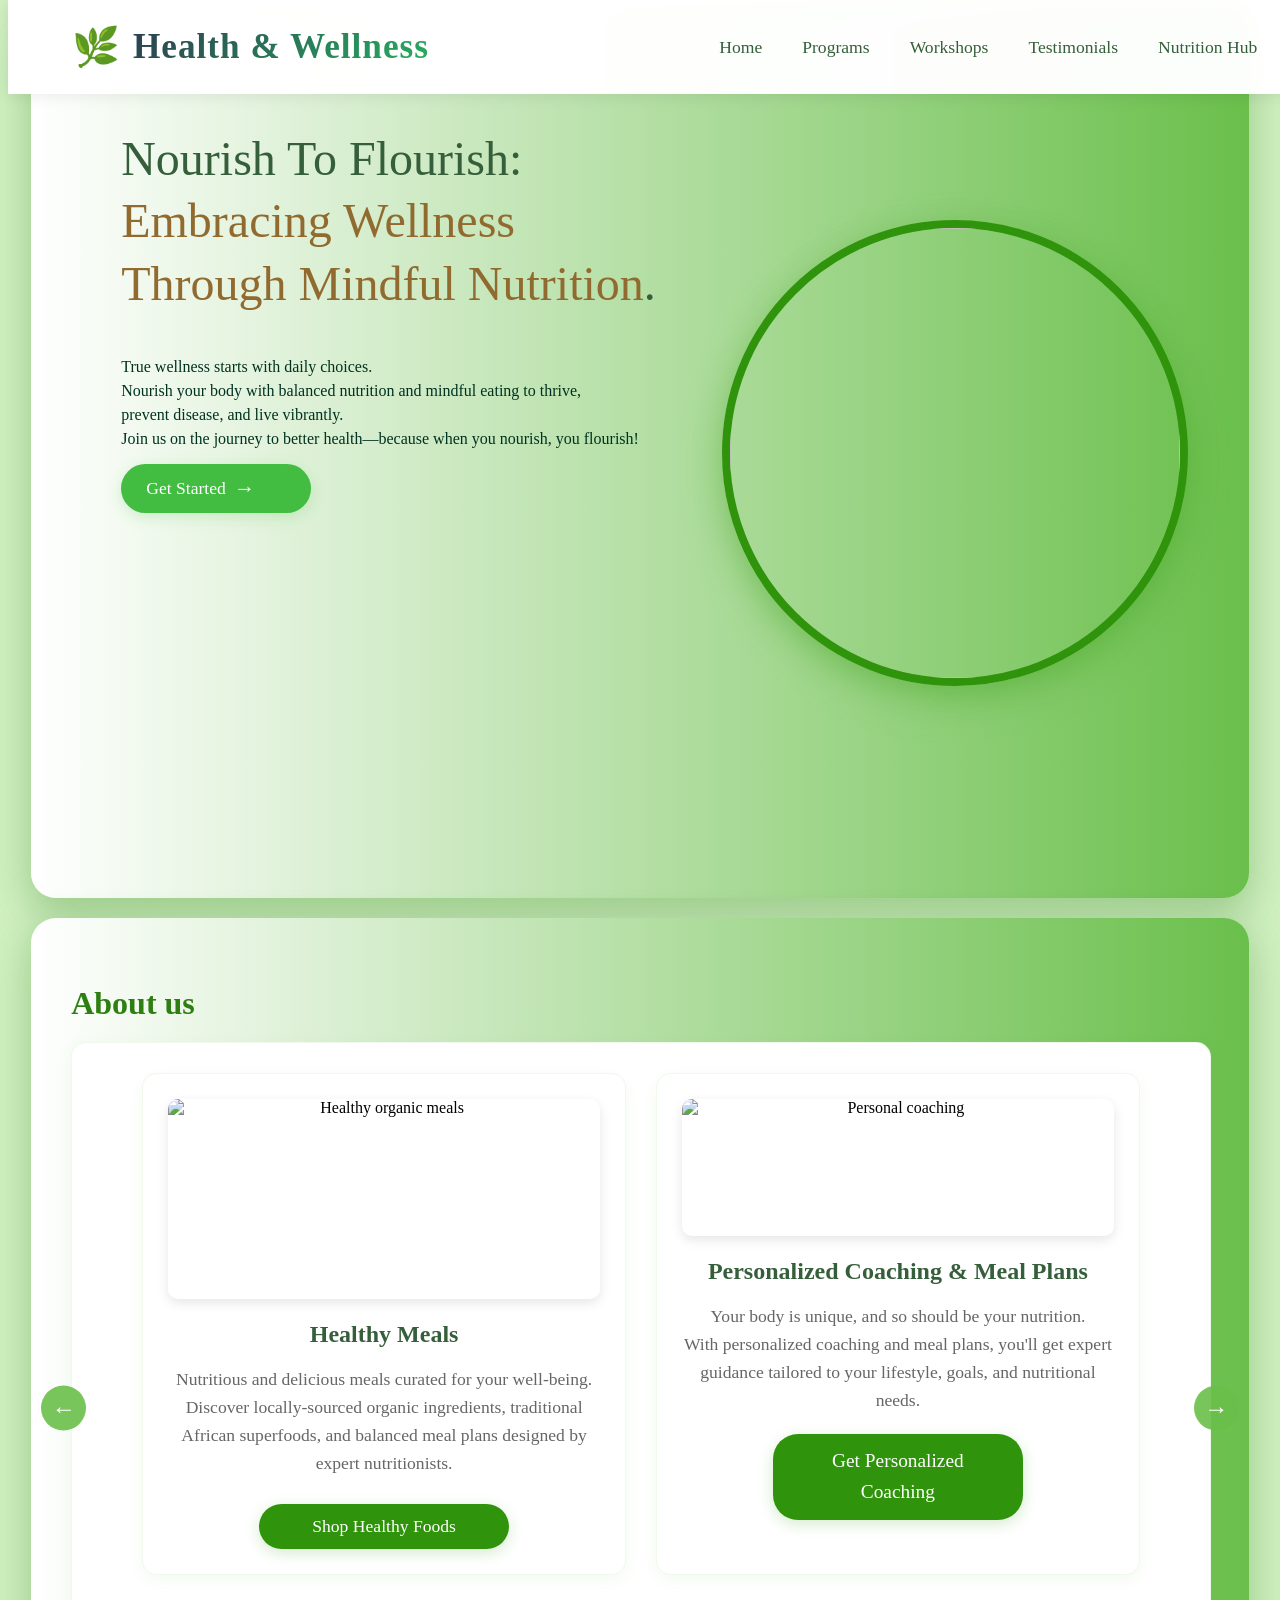
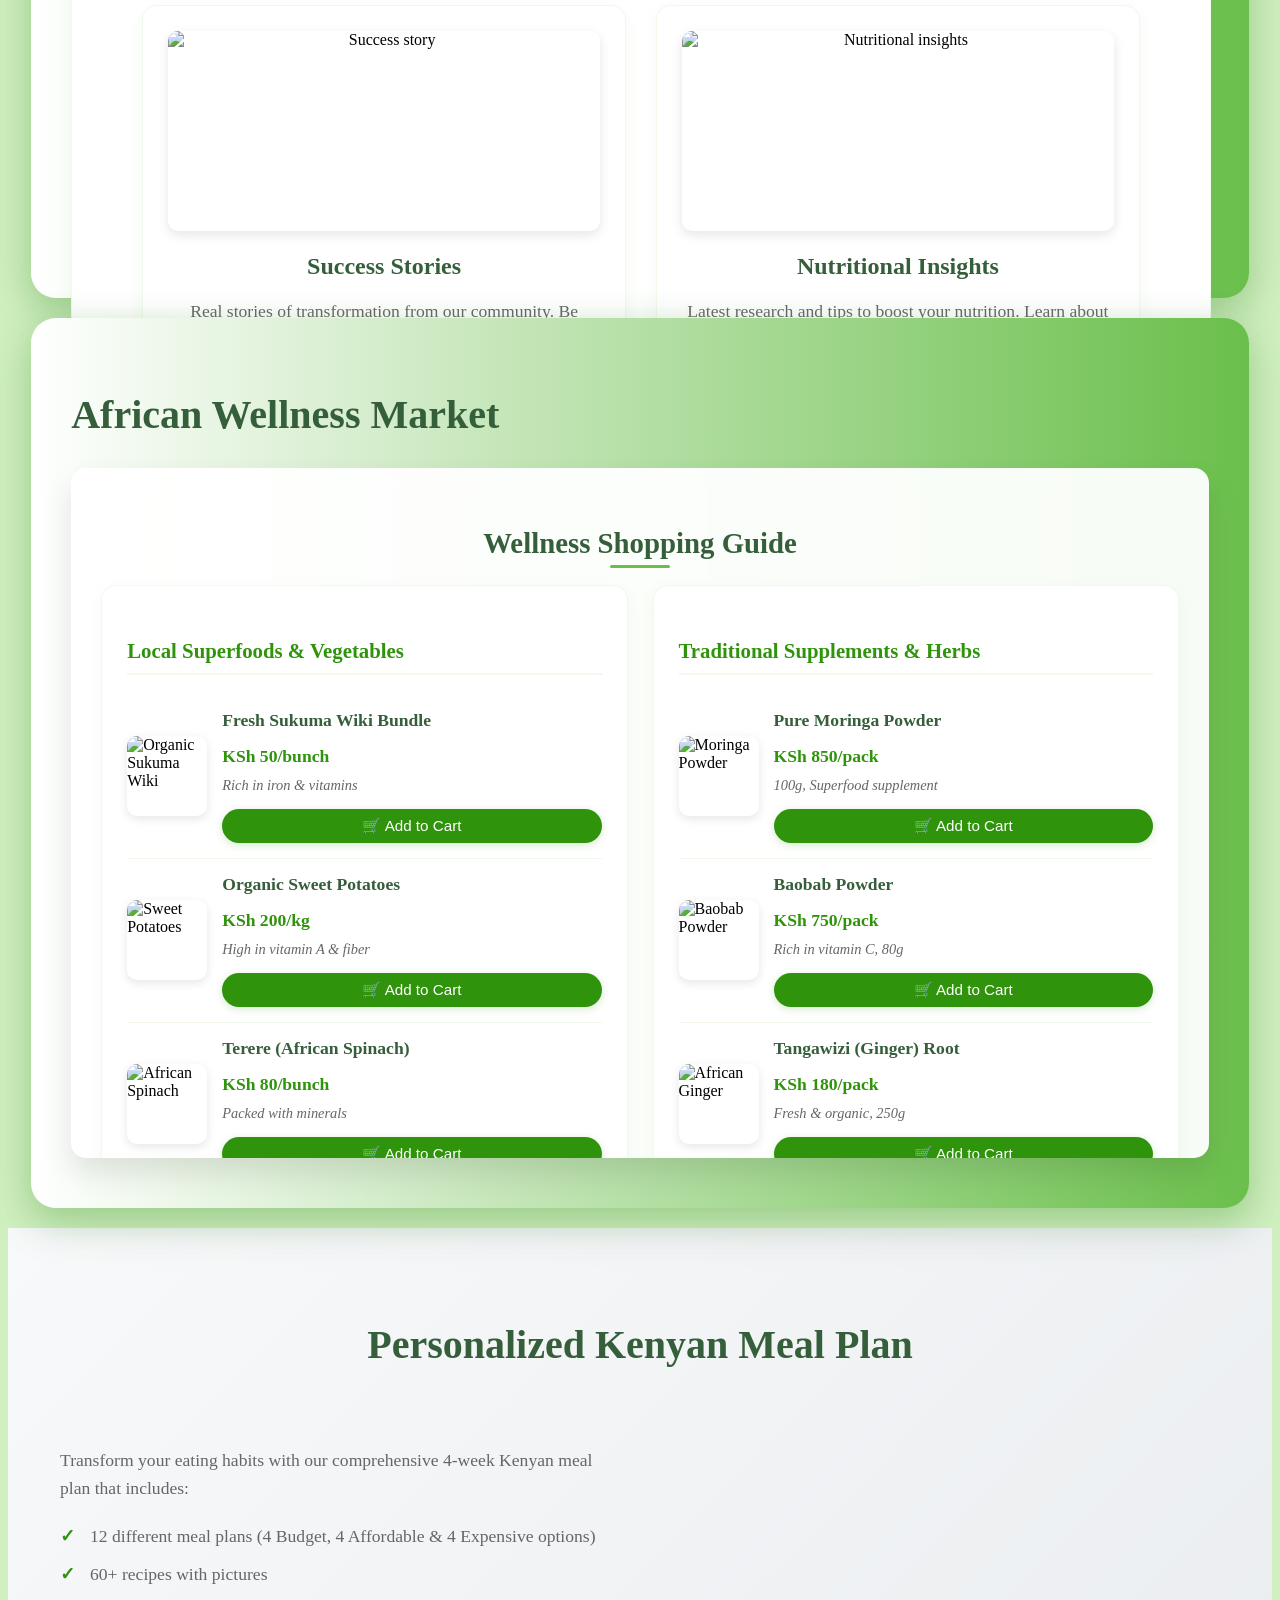
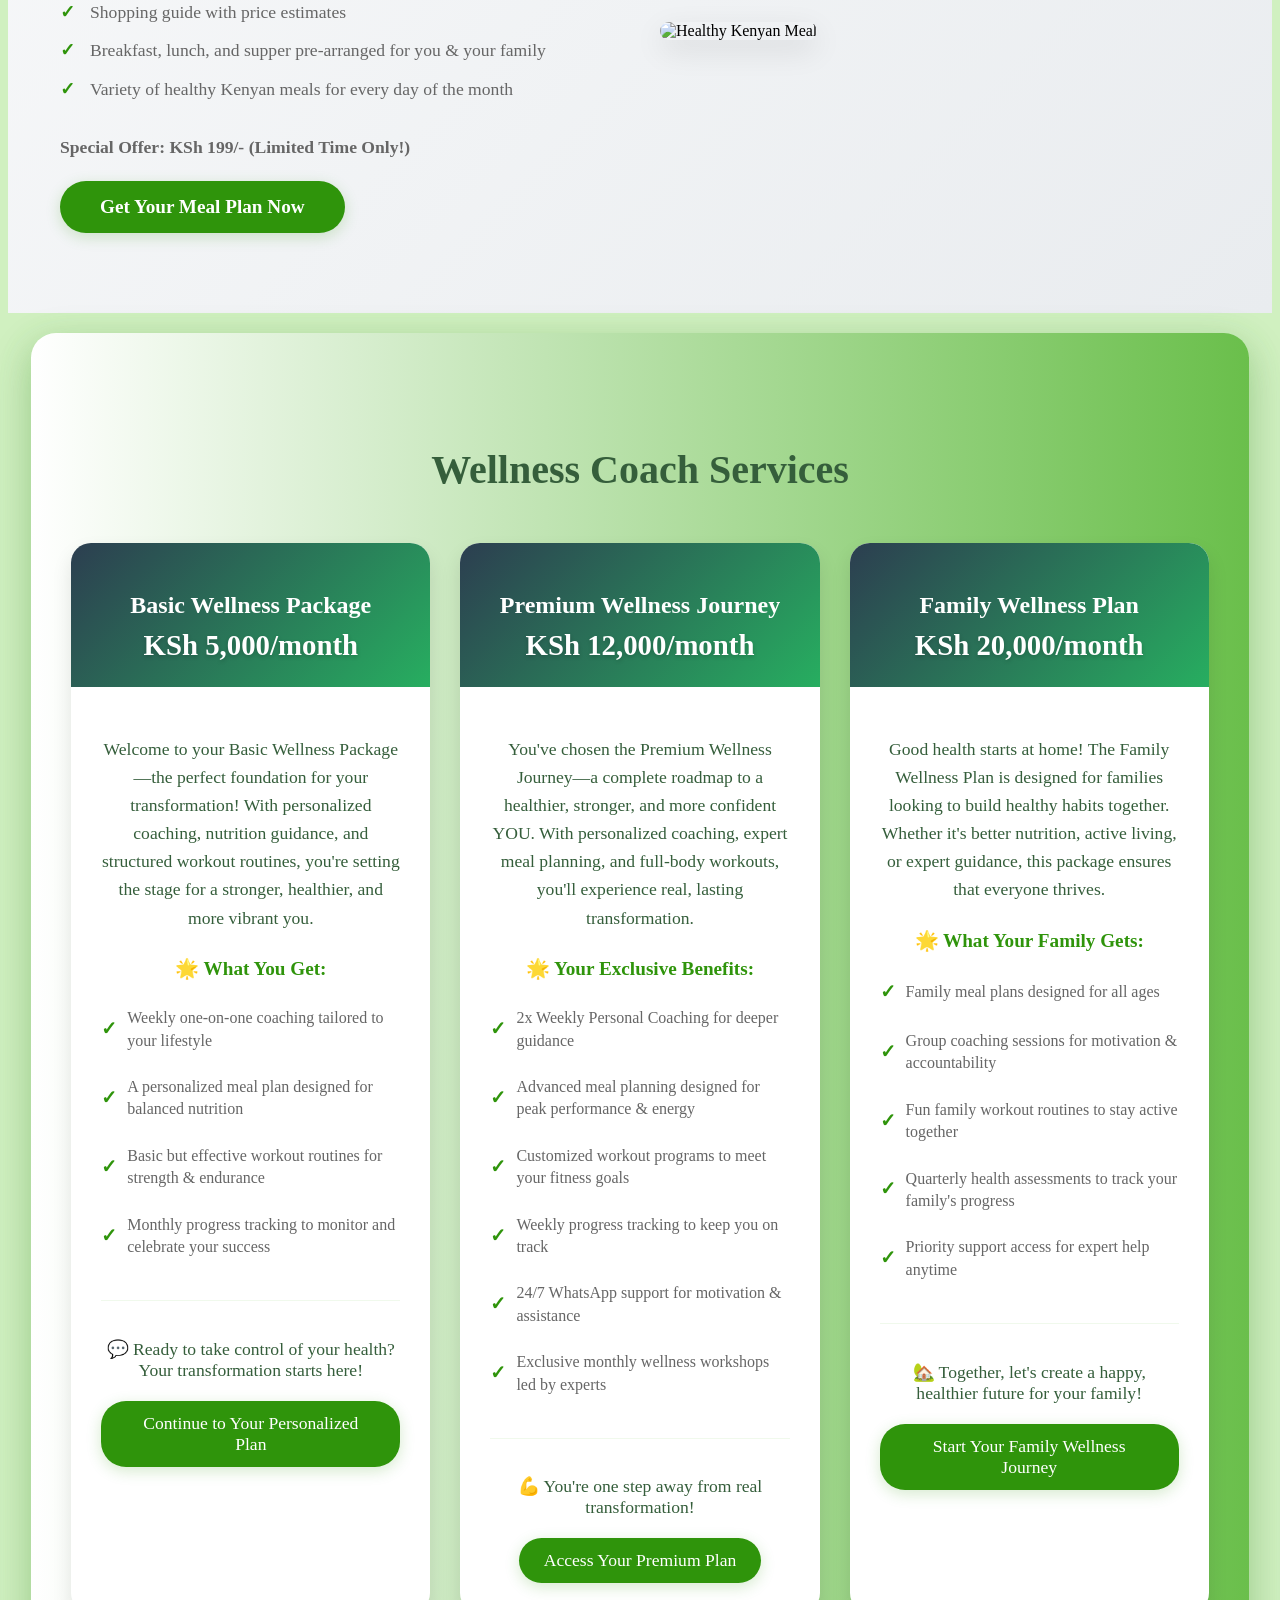
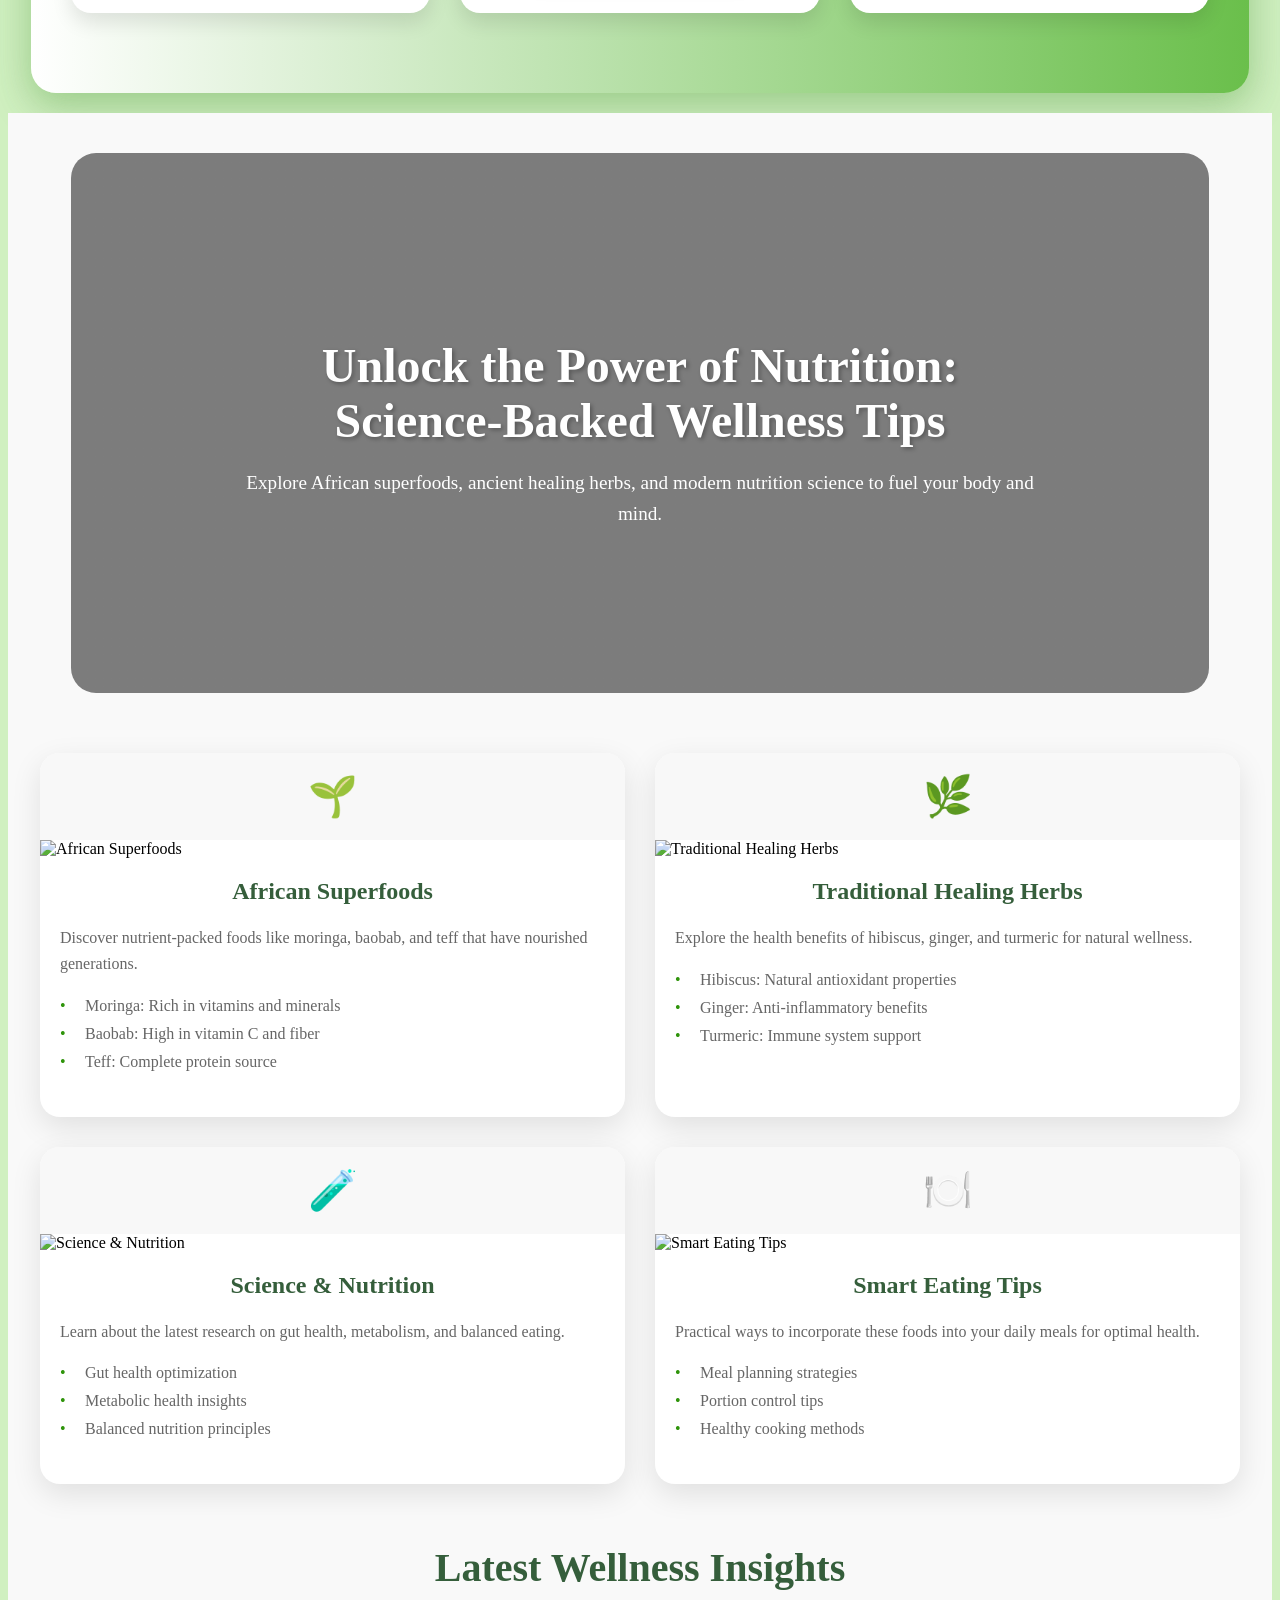
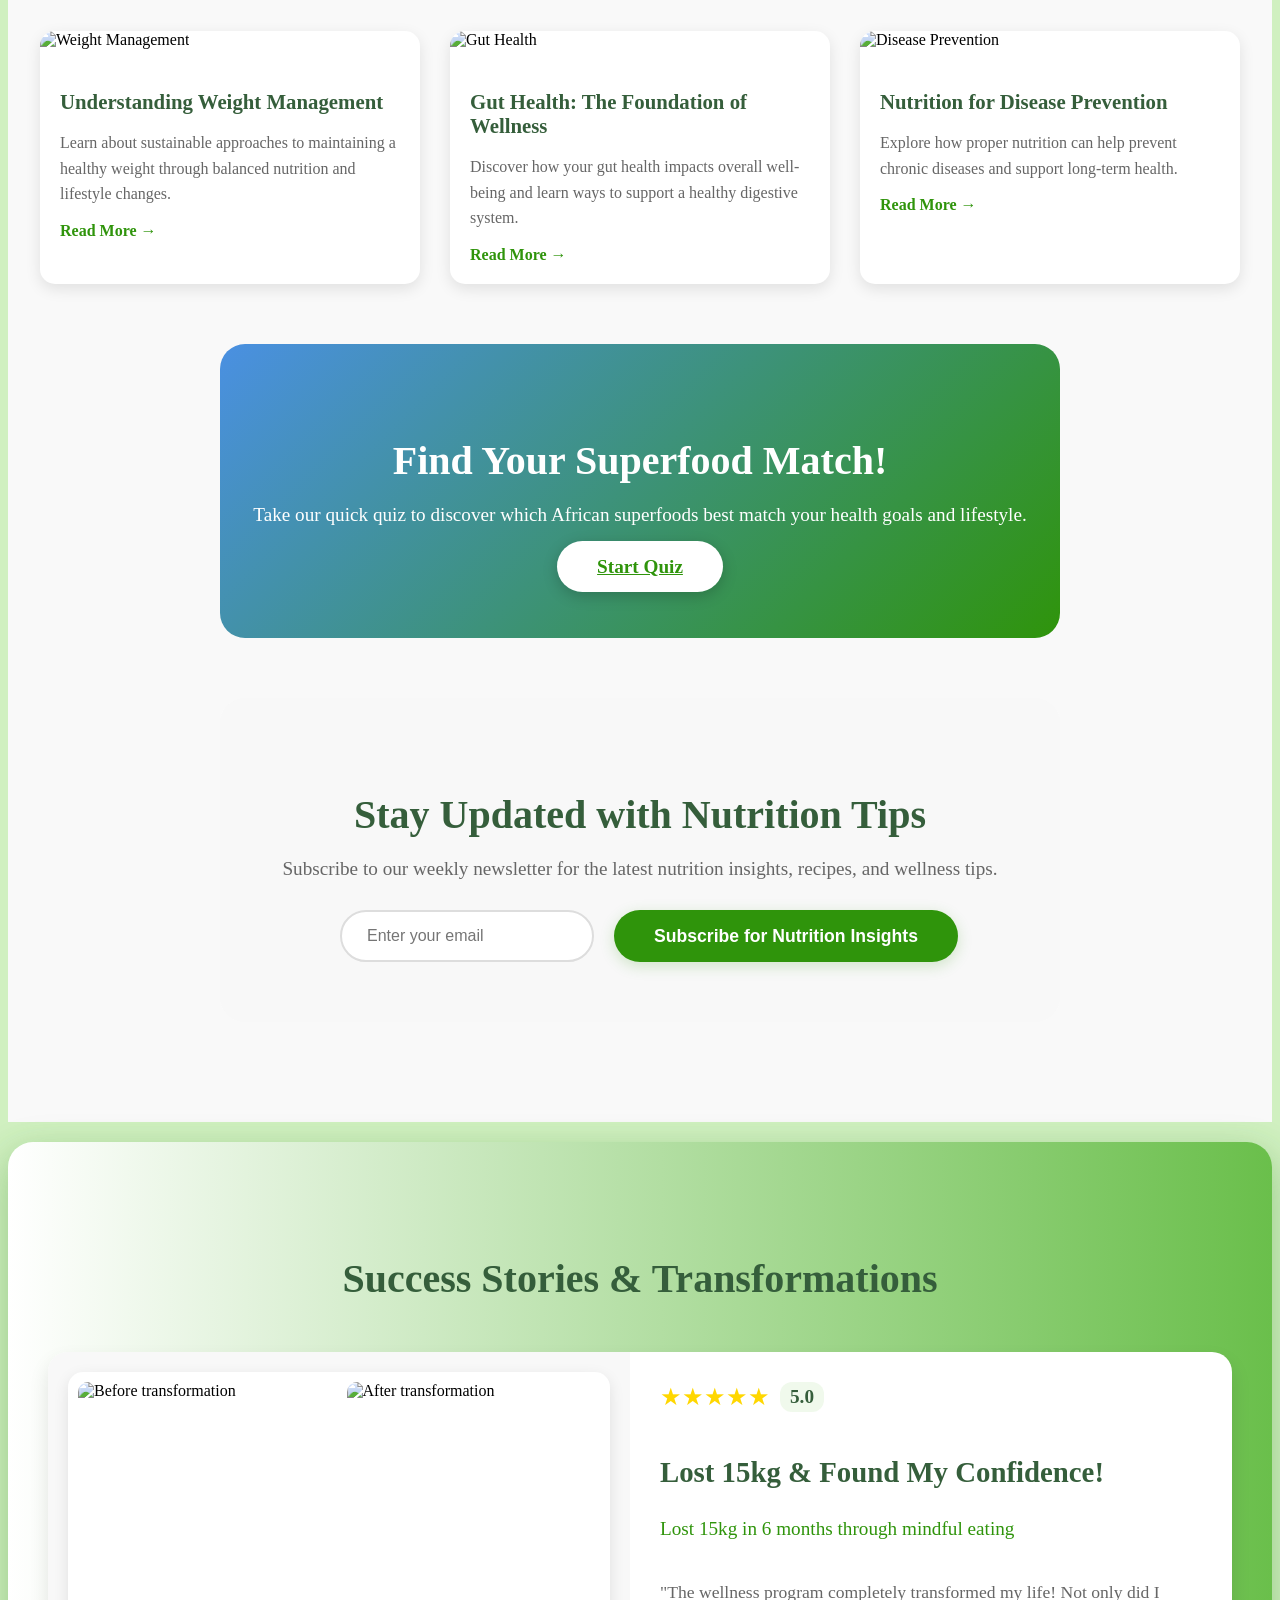
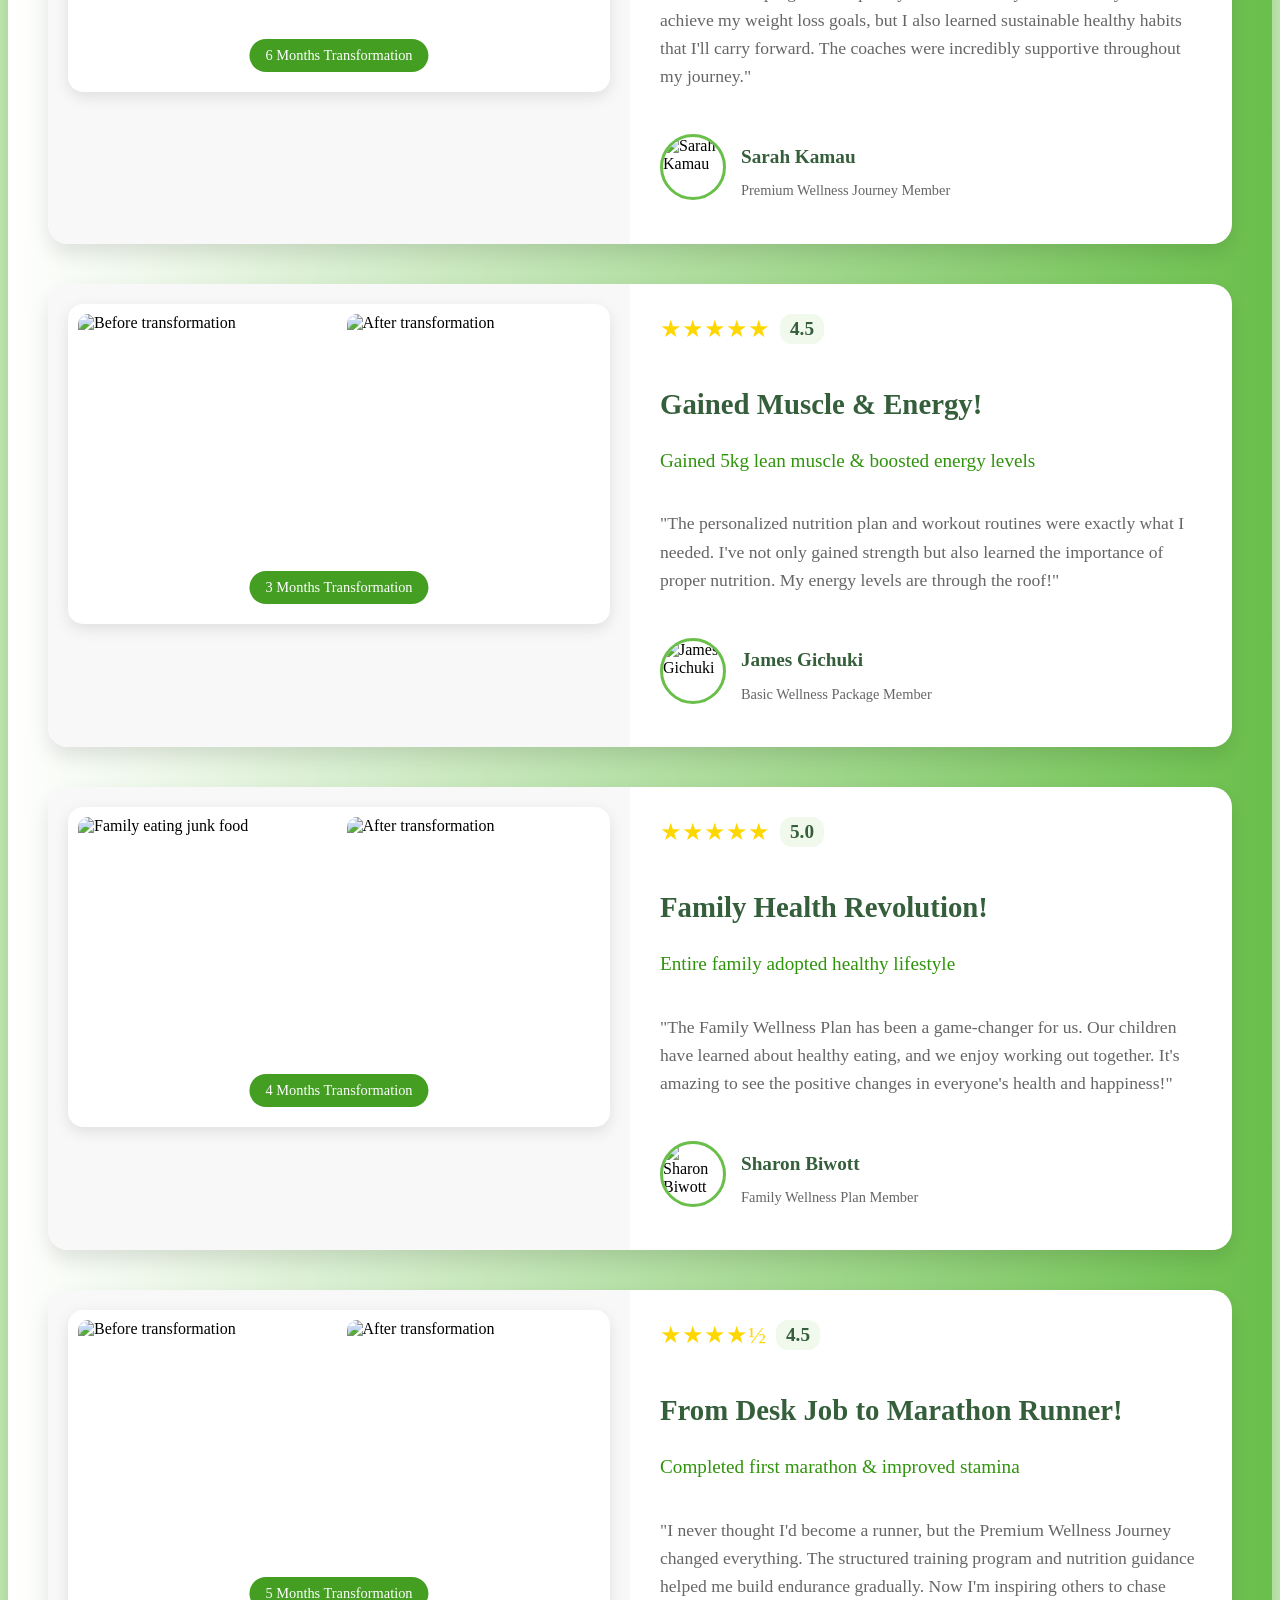
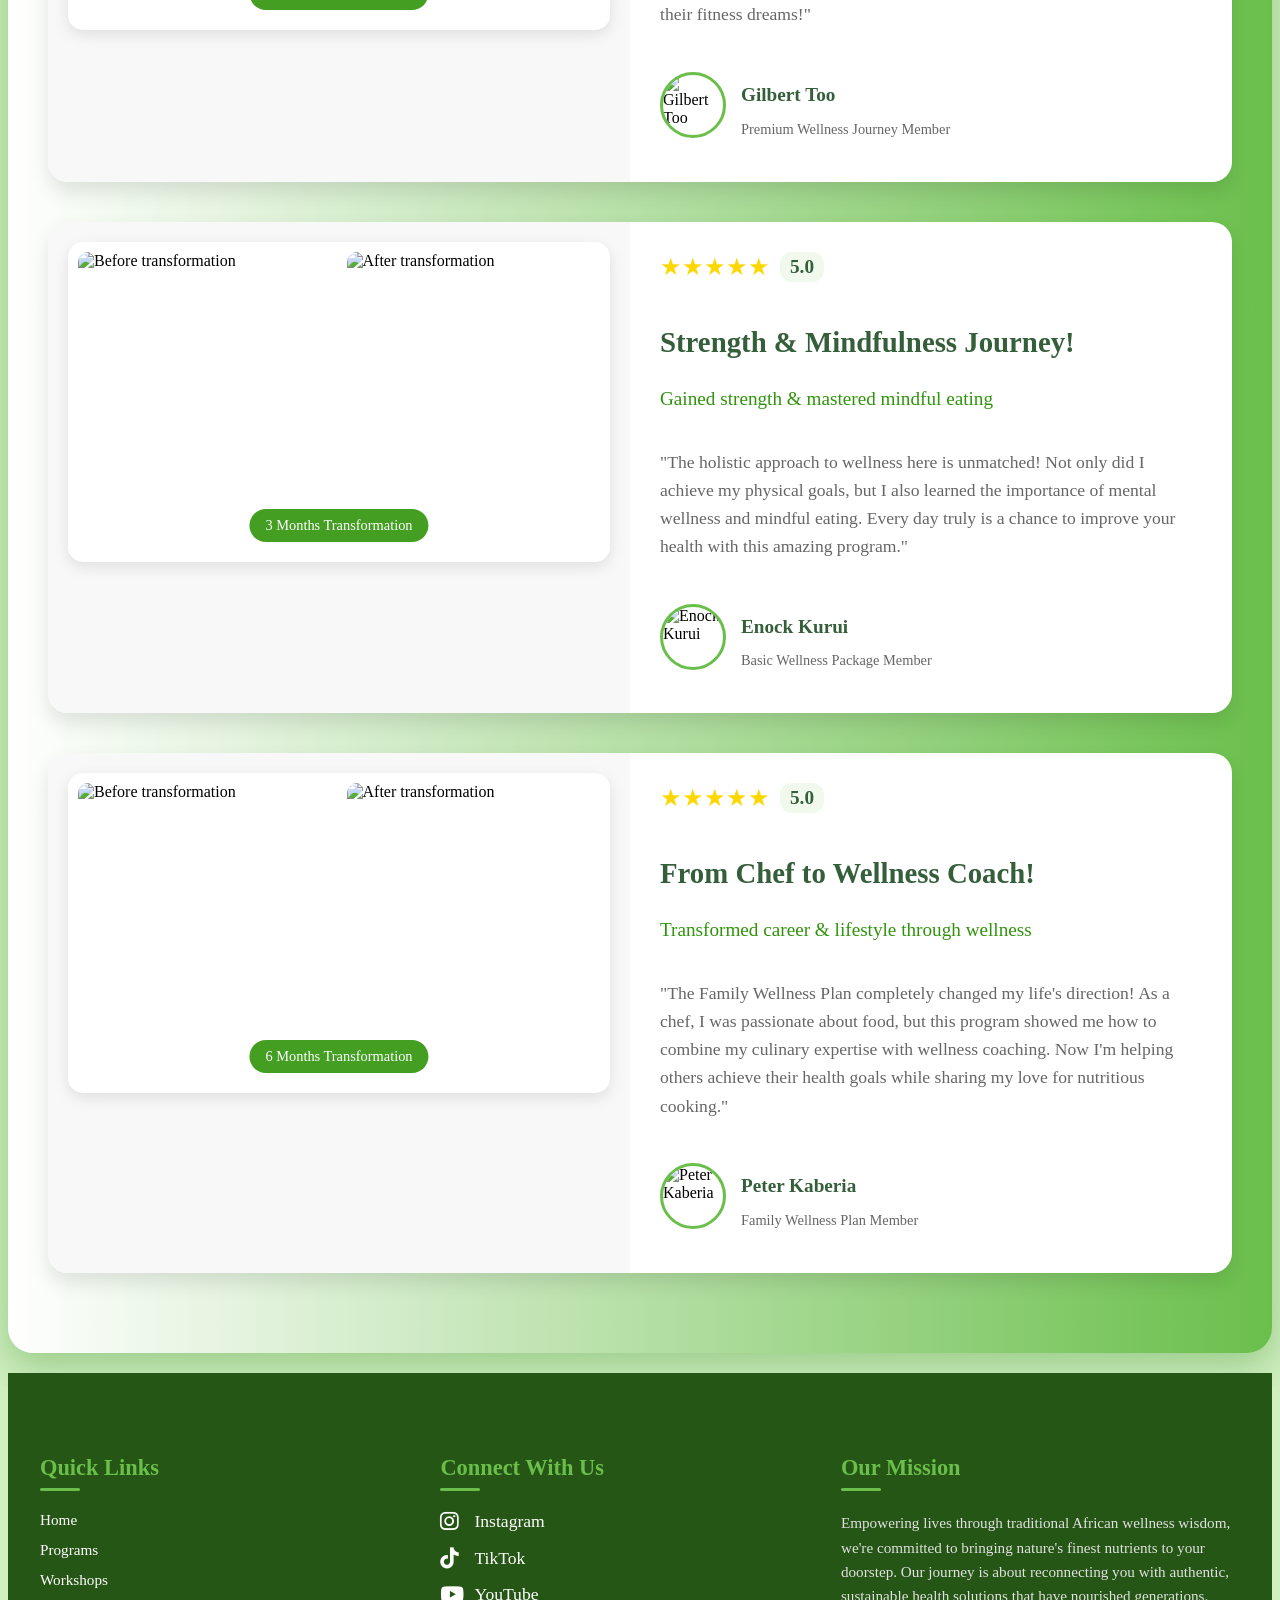
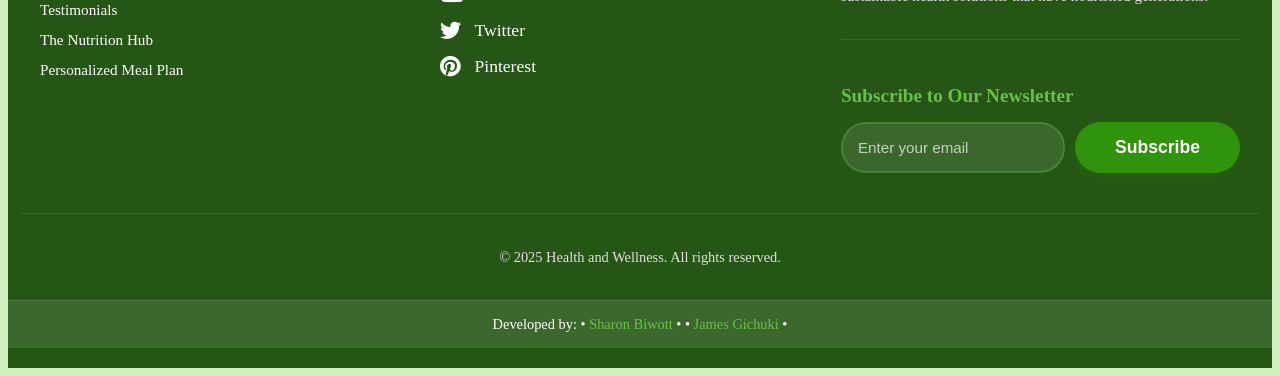
==== commit 3d4e2d23: "Updated name" ====
--- a/index.html
+++ b/index.html
@@ -643,6 +643,7 @@
         <div class="credits-section">
             <p>Developed by: 
                  • <a href="https://github.com/Biwott362" target="_blank">Sharon Biwott</a> • 
+                • <a href="https://github.com/Biwott362" target="_blank">James Gichuki</a> • 
      
             </p>
         </div>
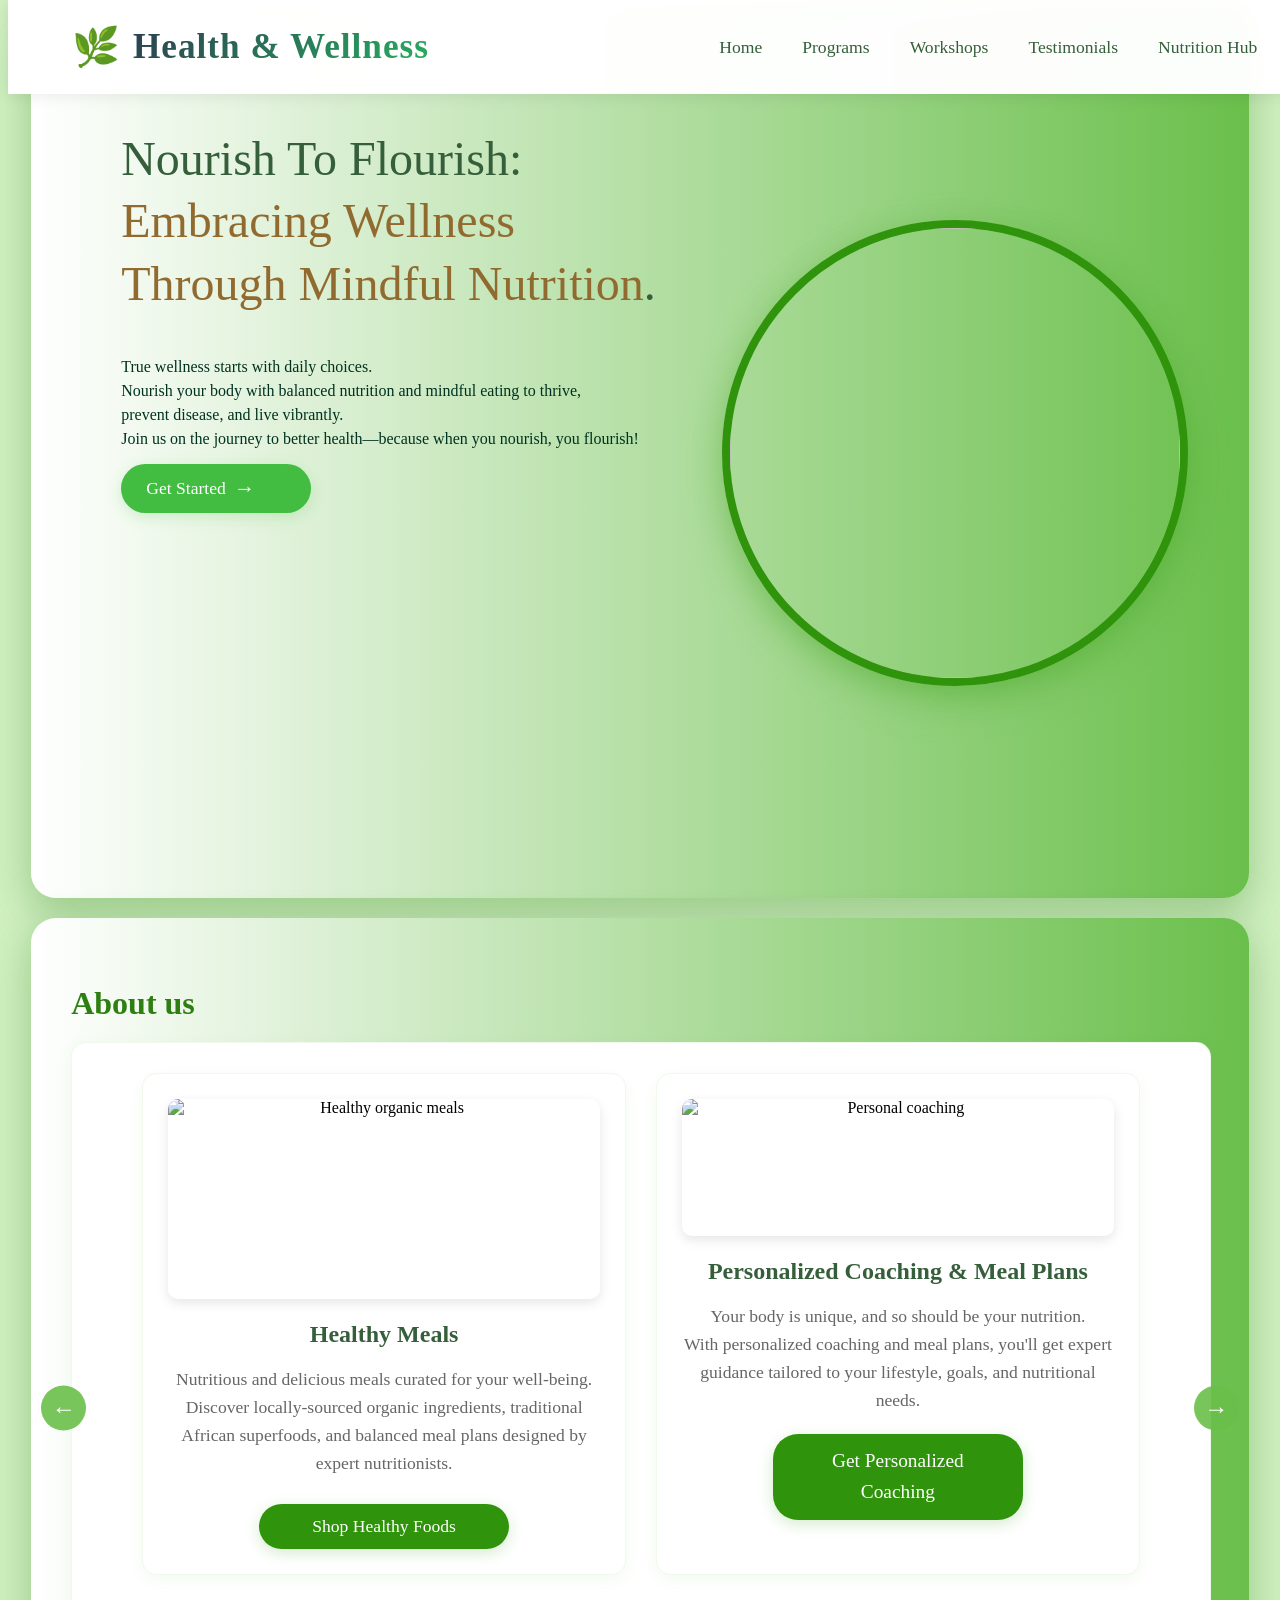
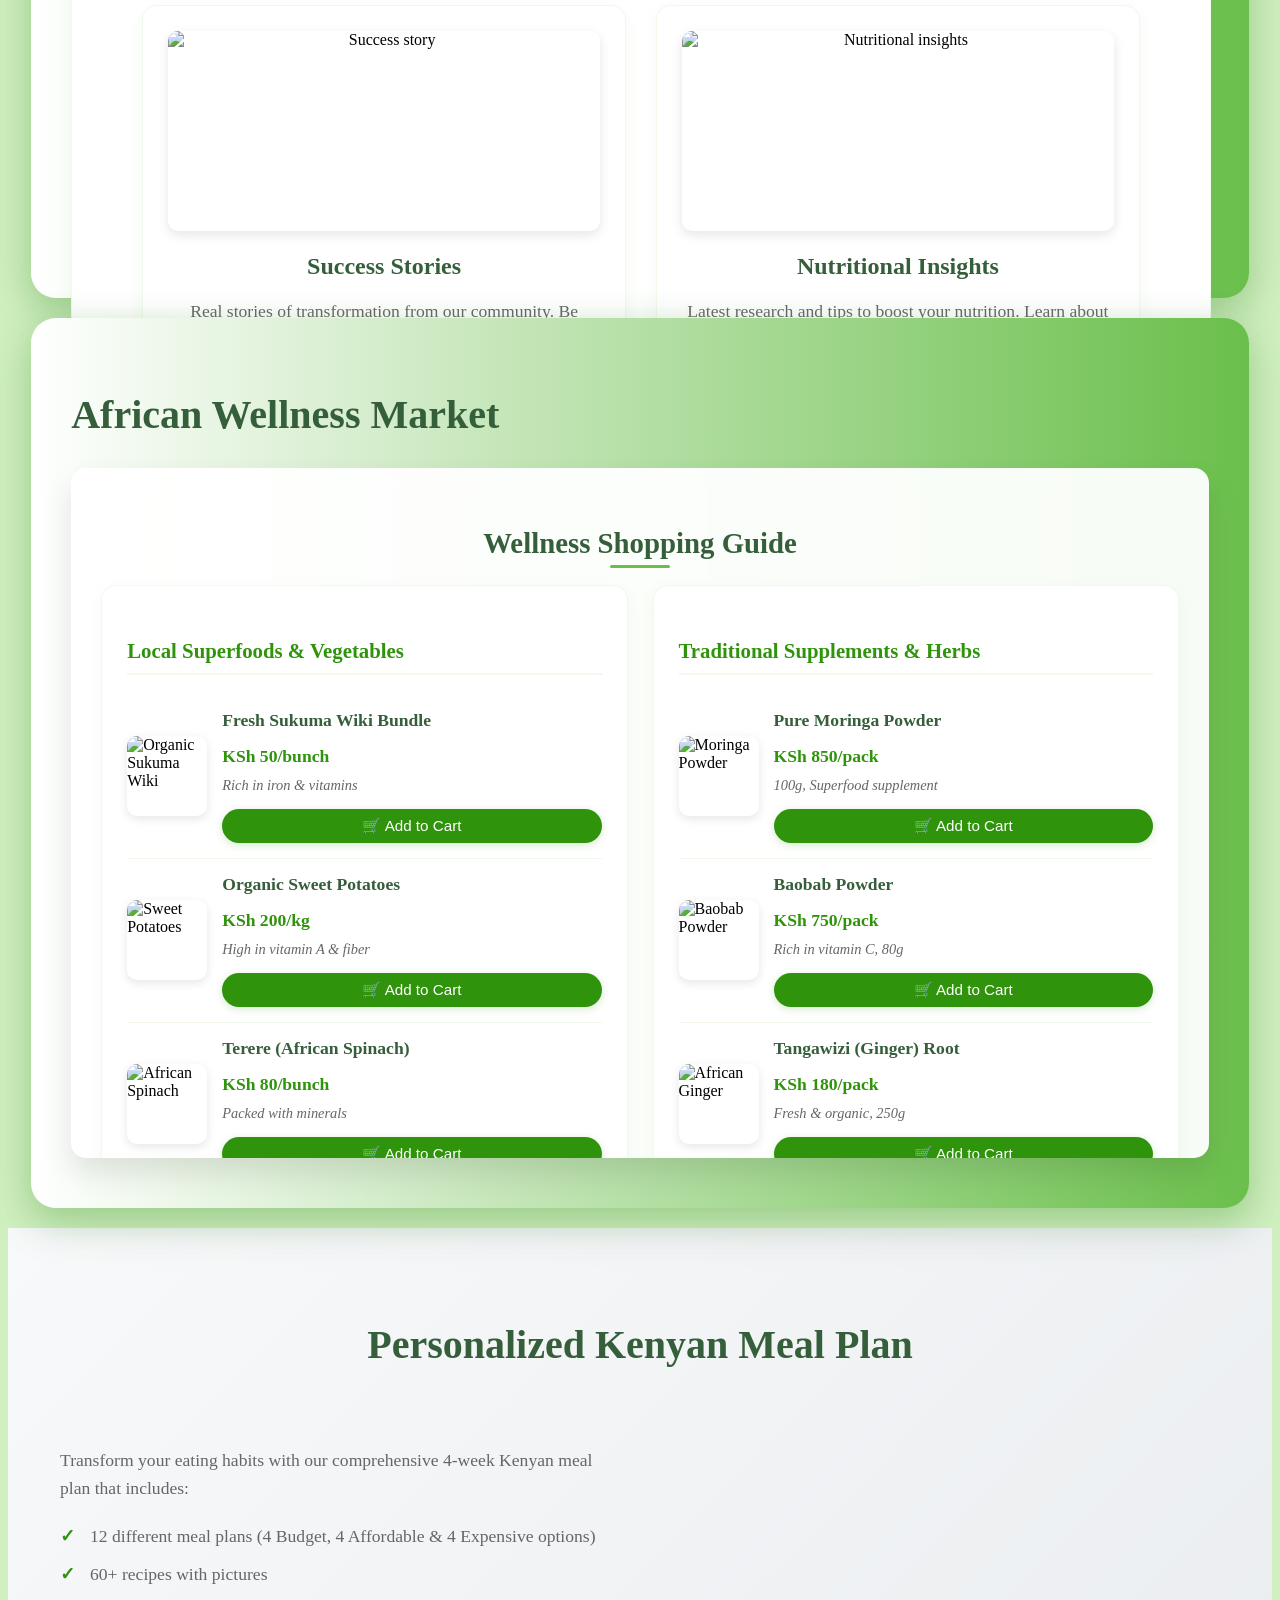
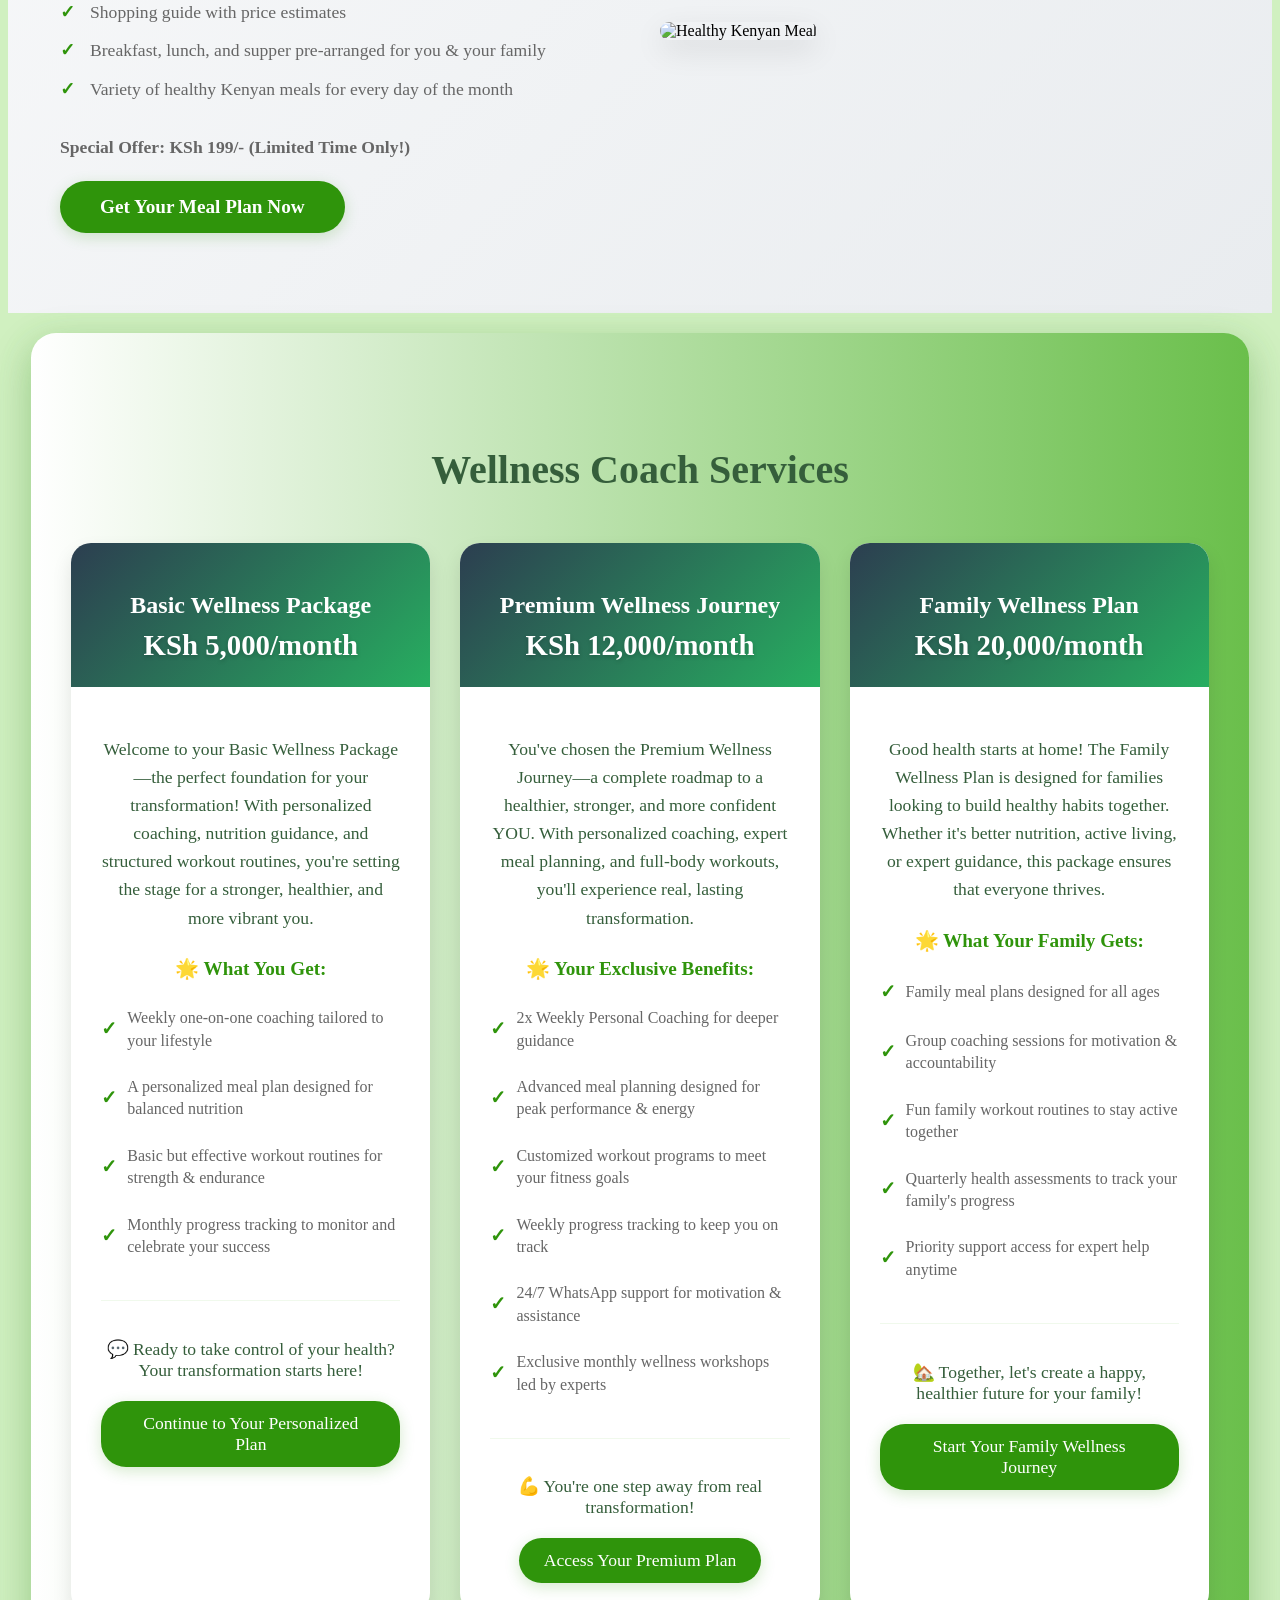
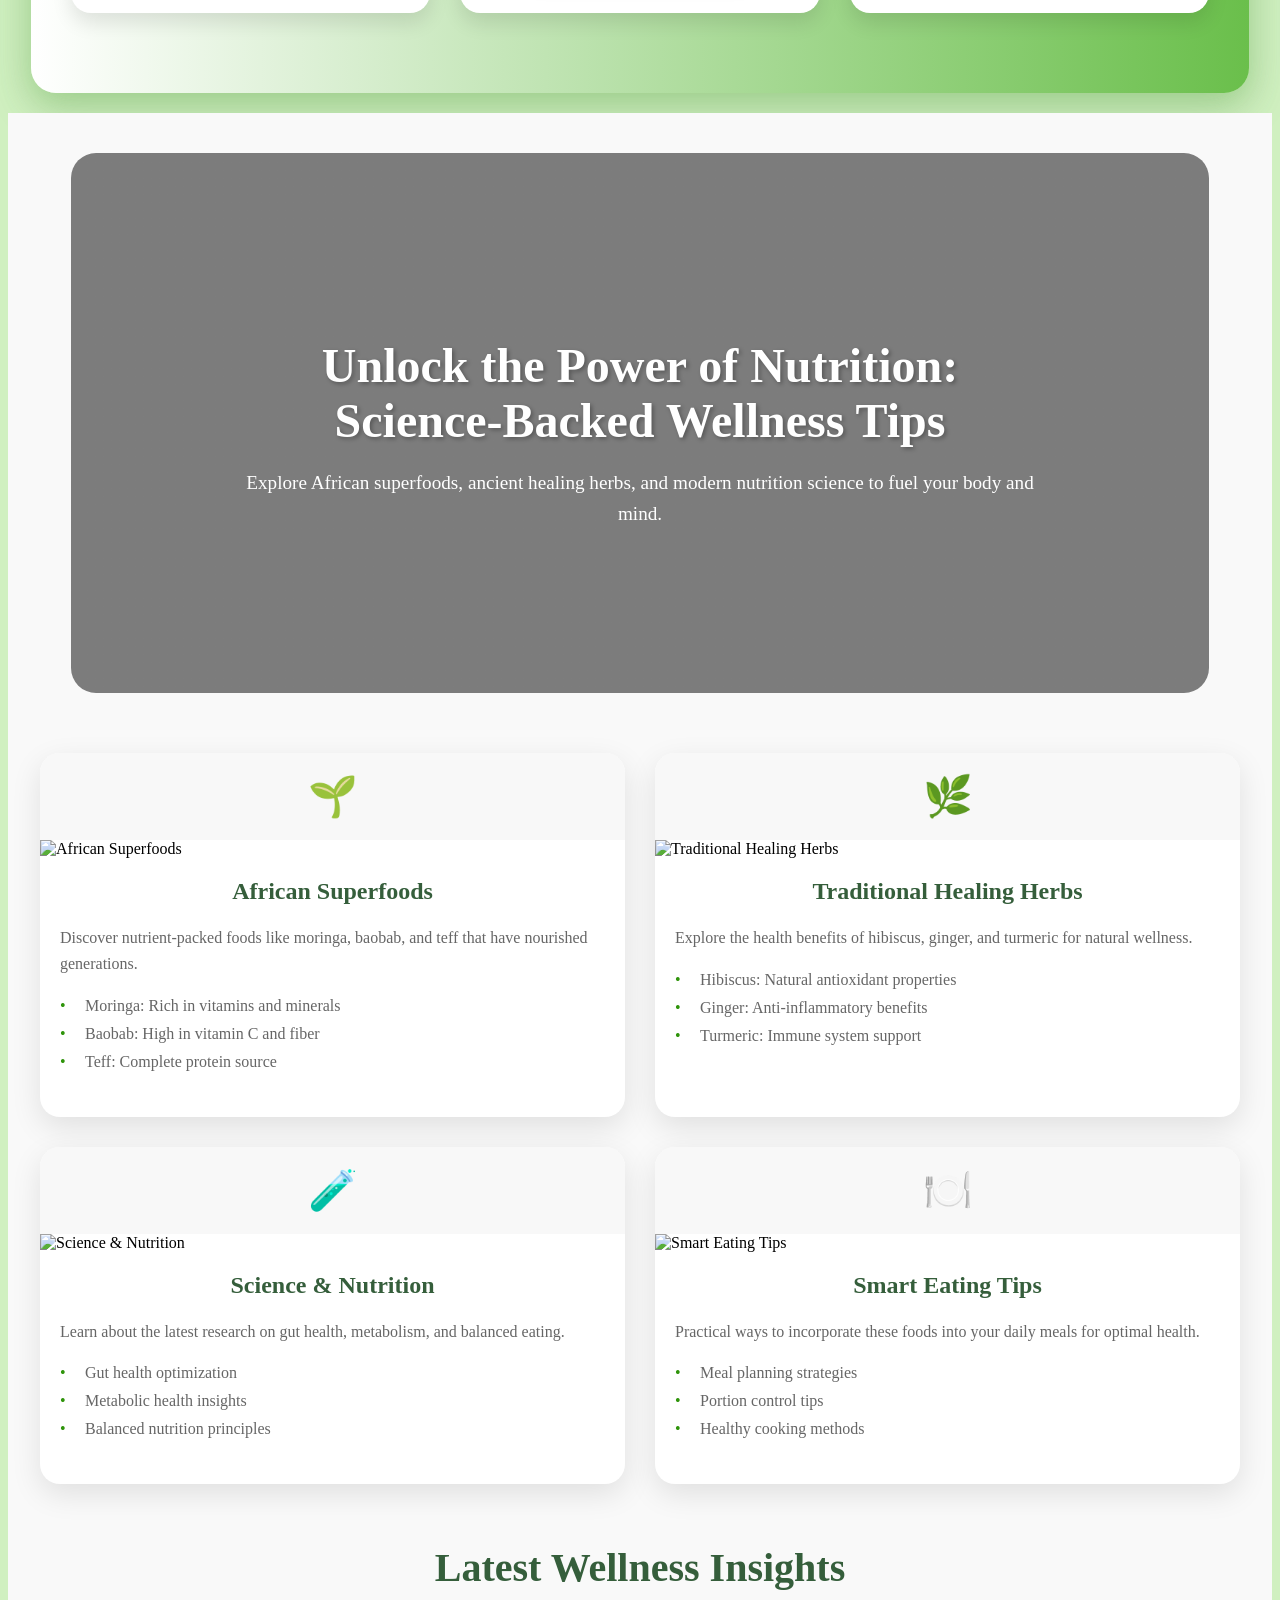
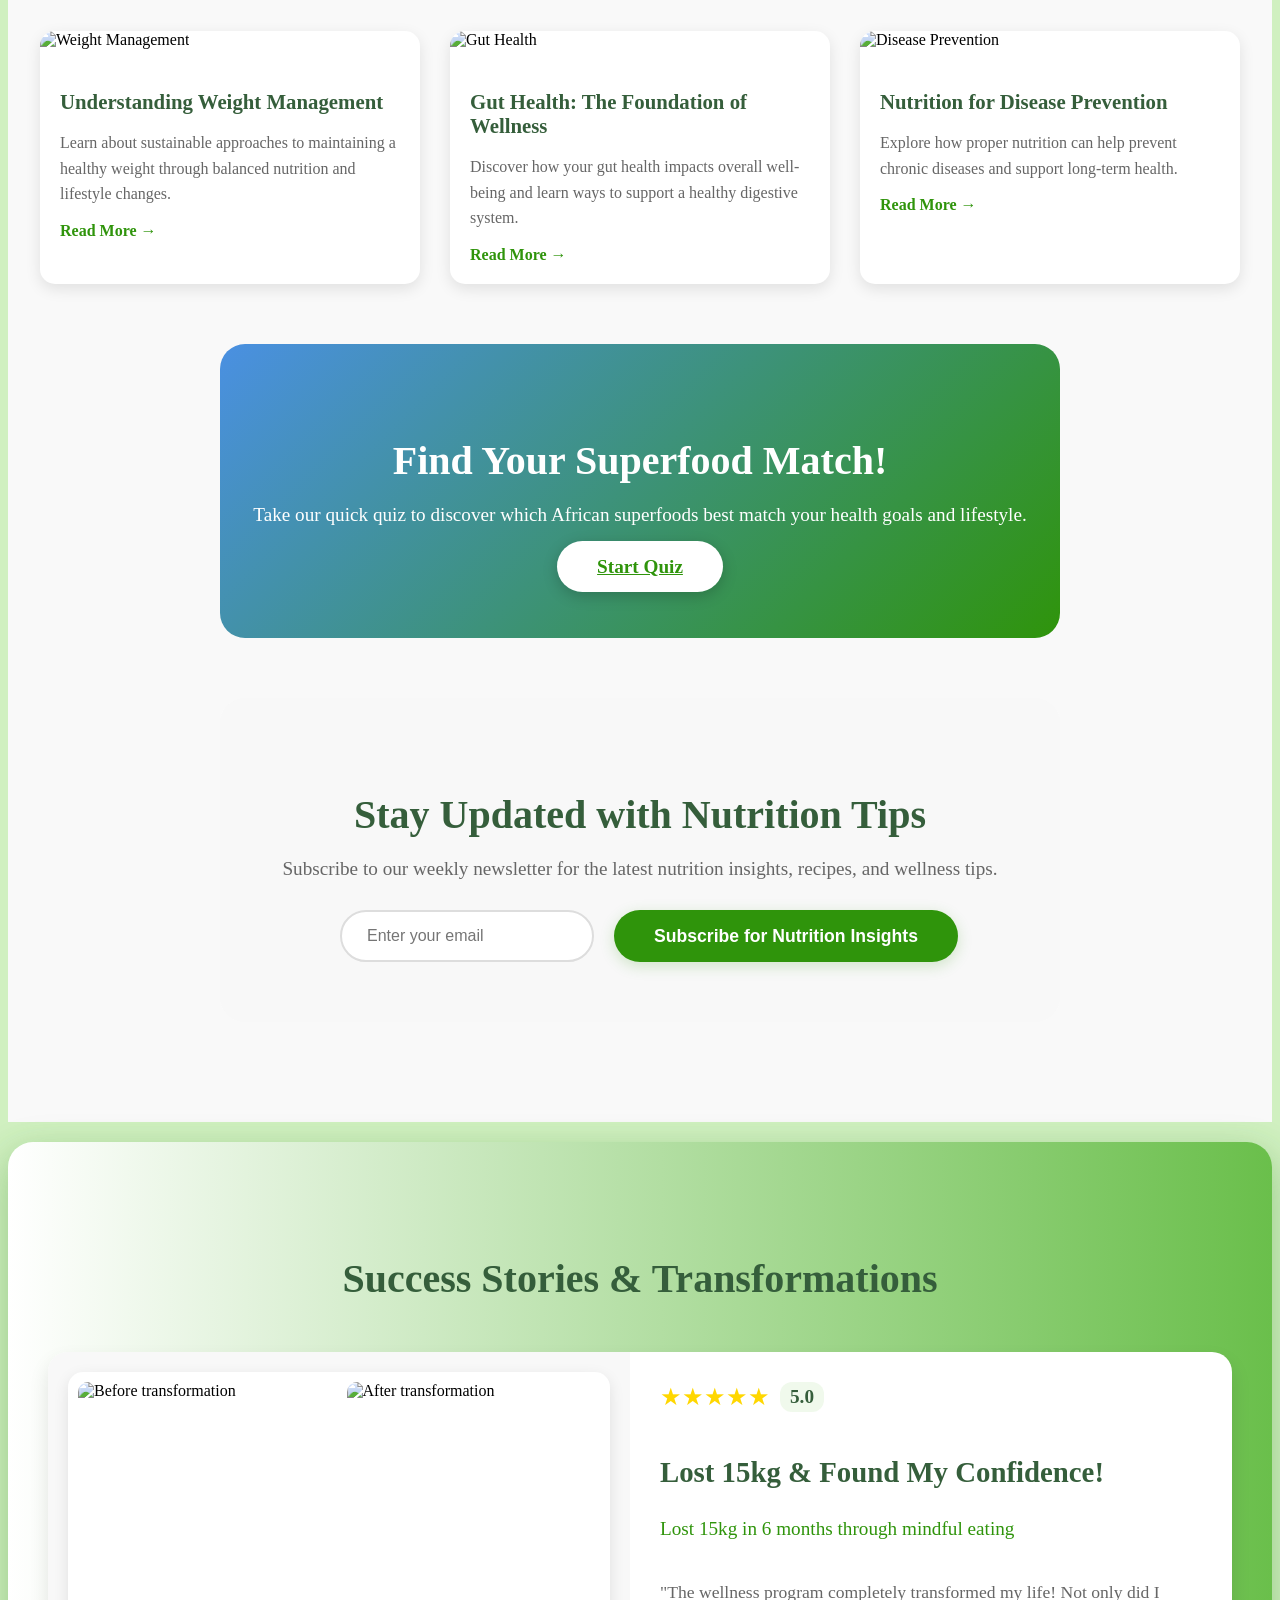
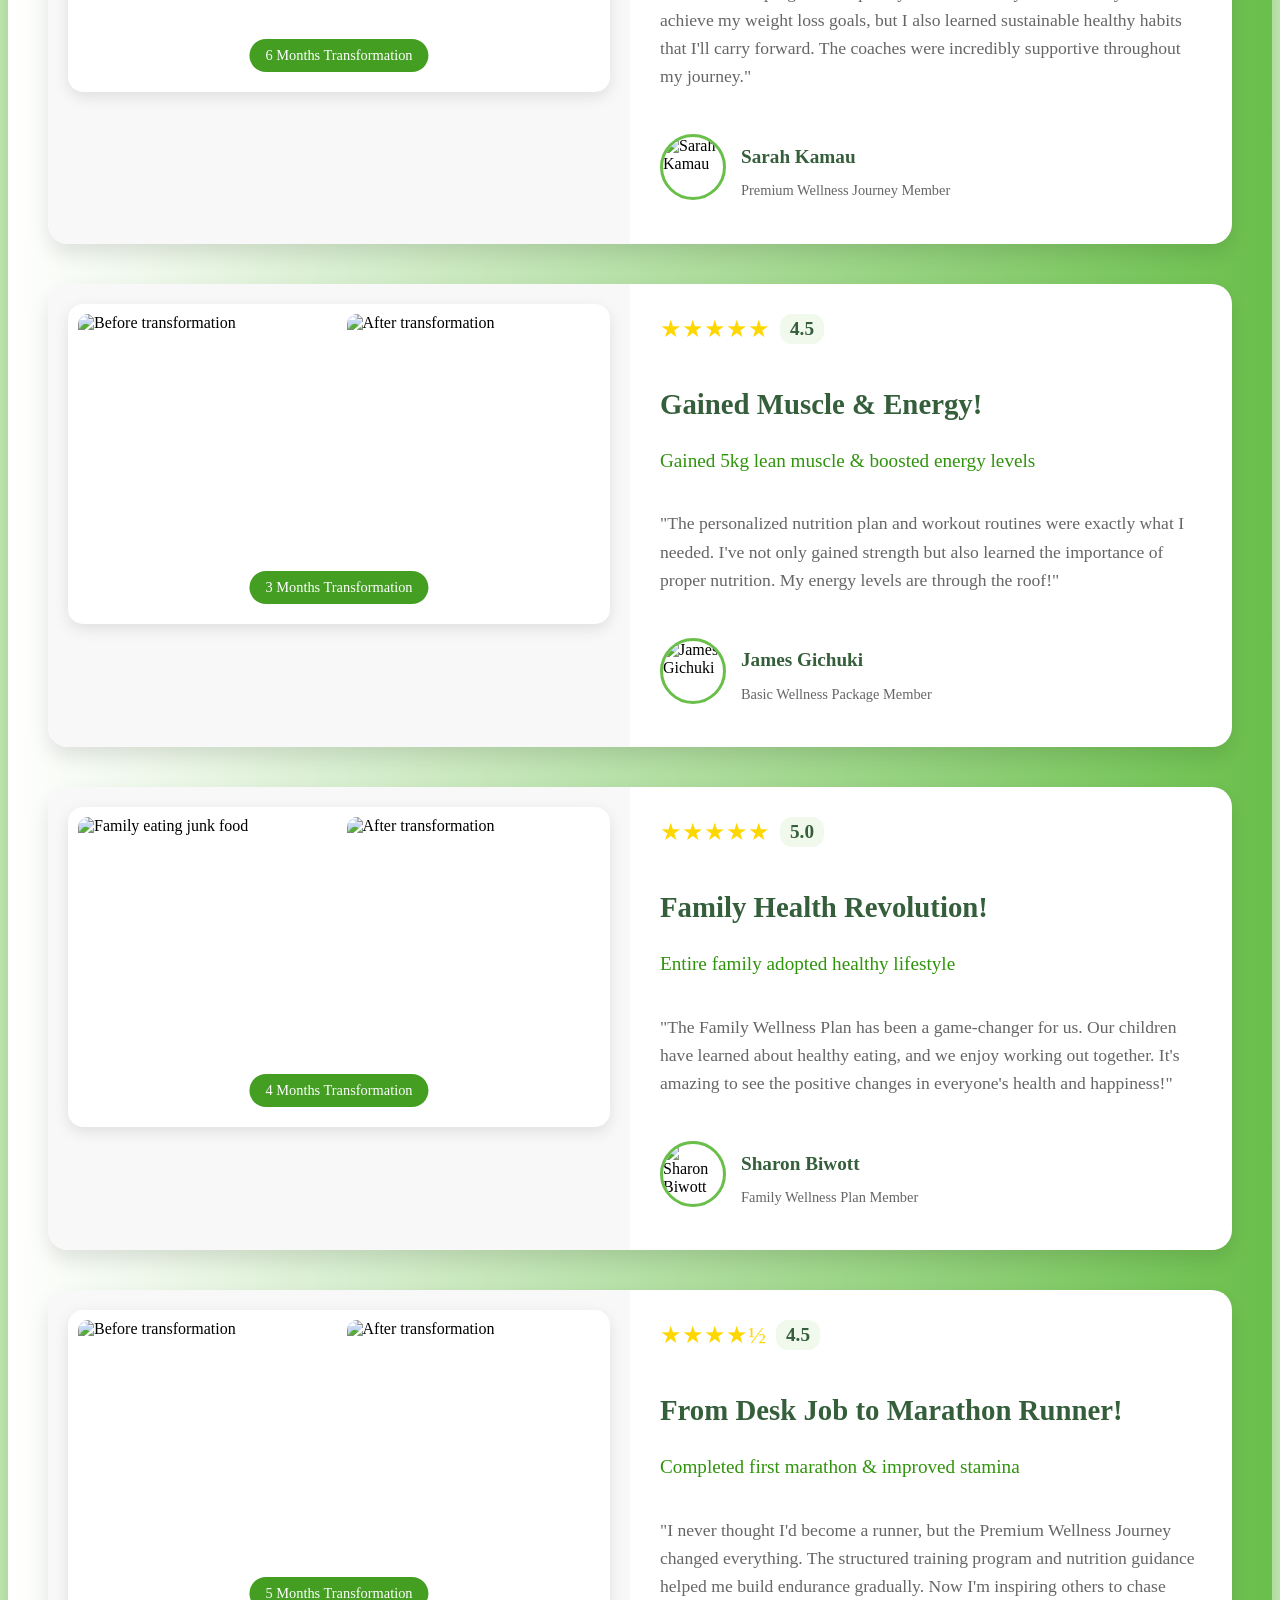
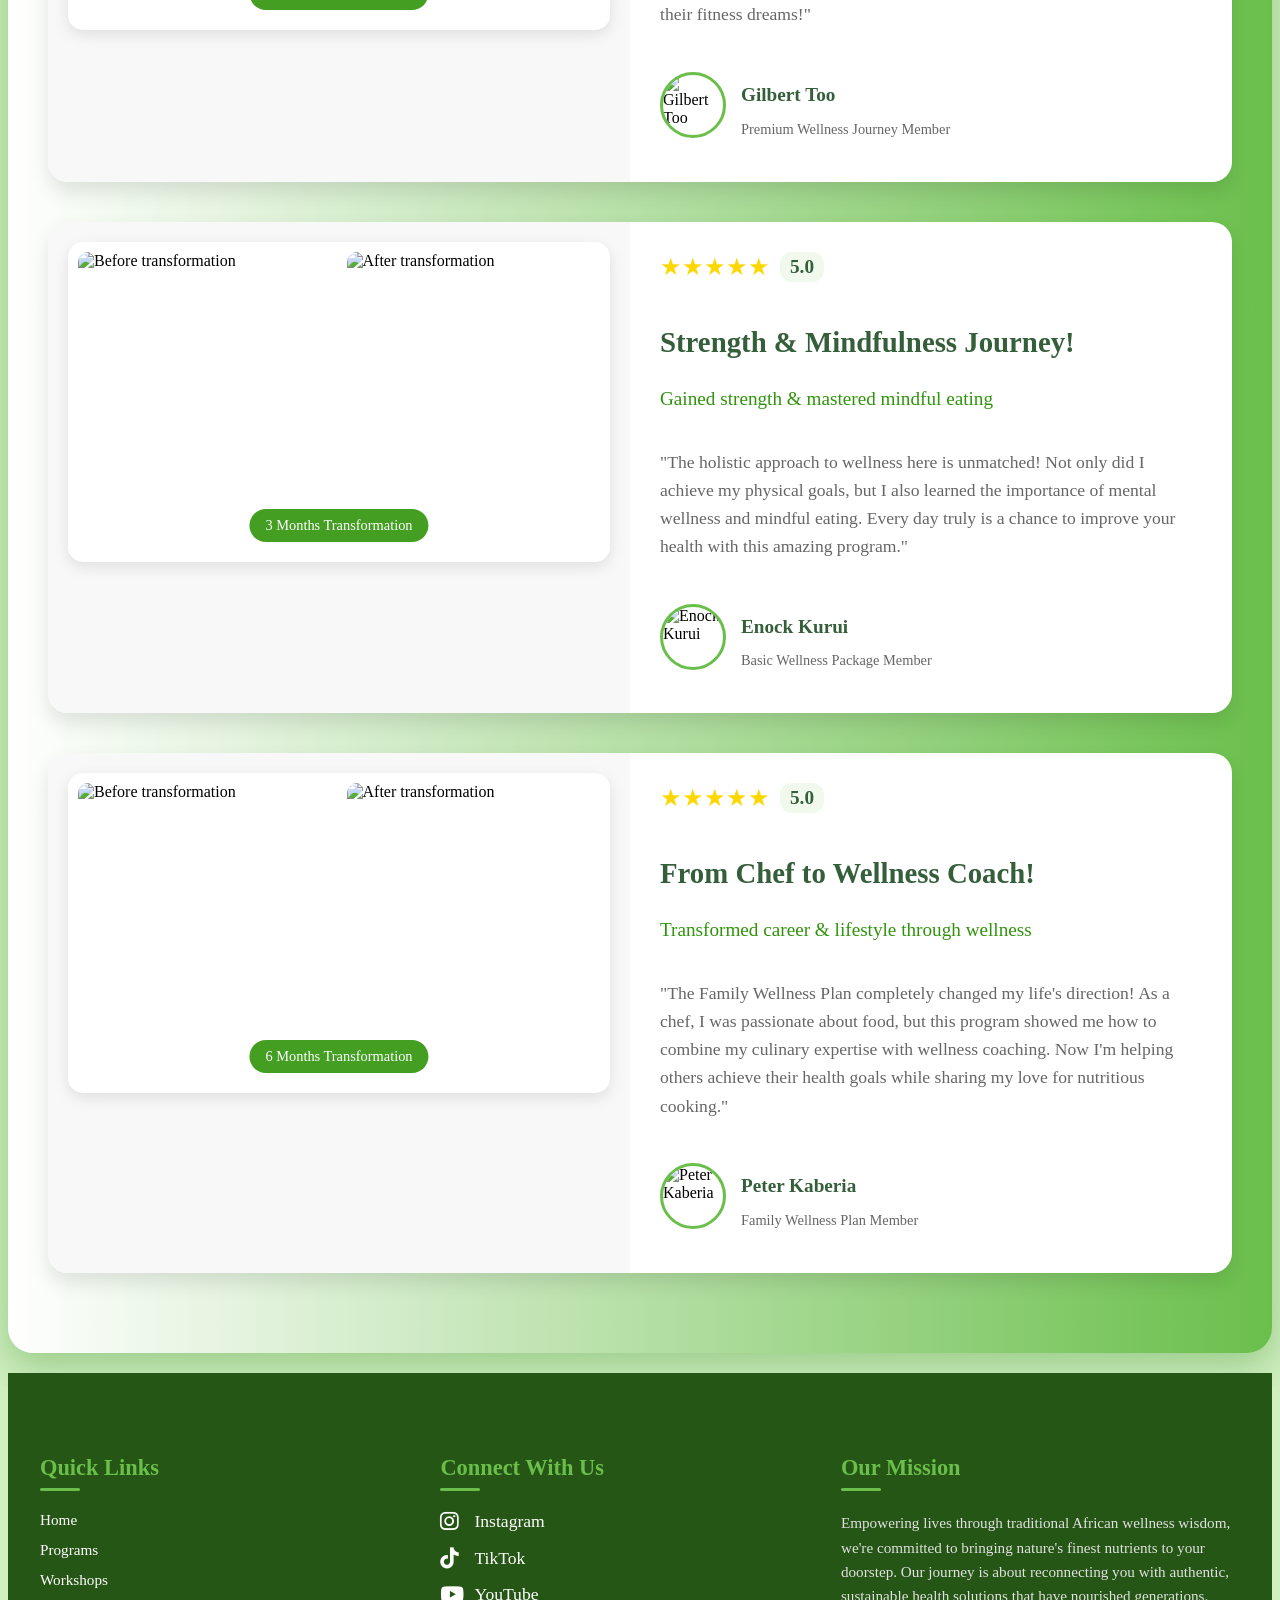
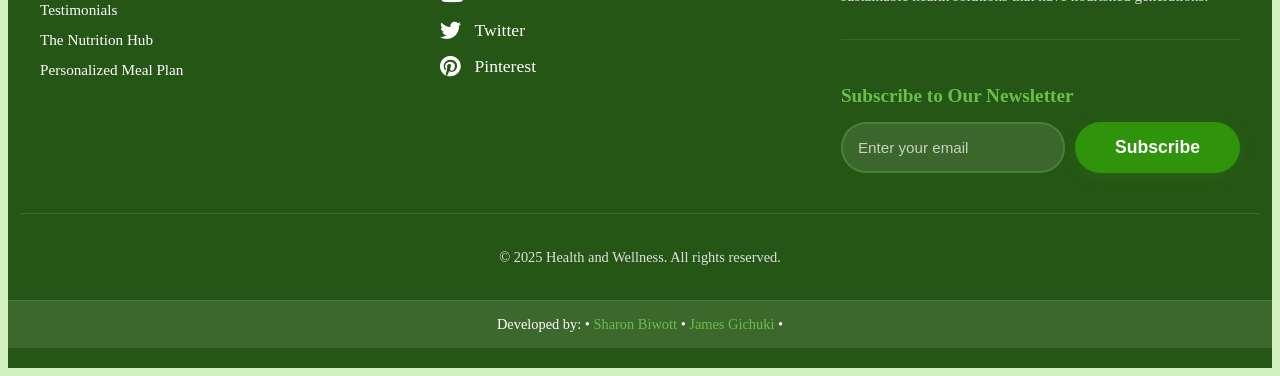
==== commit 27cbed1c: "removed a dot" ====
--- a/index.html
+++ b/index.html
@@ -643,7 +643,7 @@
         <div class="credits-section">
             <p>Developed by: 
                  • <a href="https://github.com/Biwott362" target="_blank">Sharon Biwott</a> • 
-                • <a href="https://github.com/Biwott362" target="_blank">James Gichuki</a> • 
+                 <a href="https://github.com/Biwott362" target="_blank">James Gichuki</a> • 
      
             </p>
         </div>
